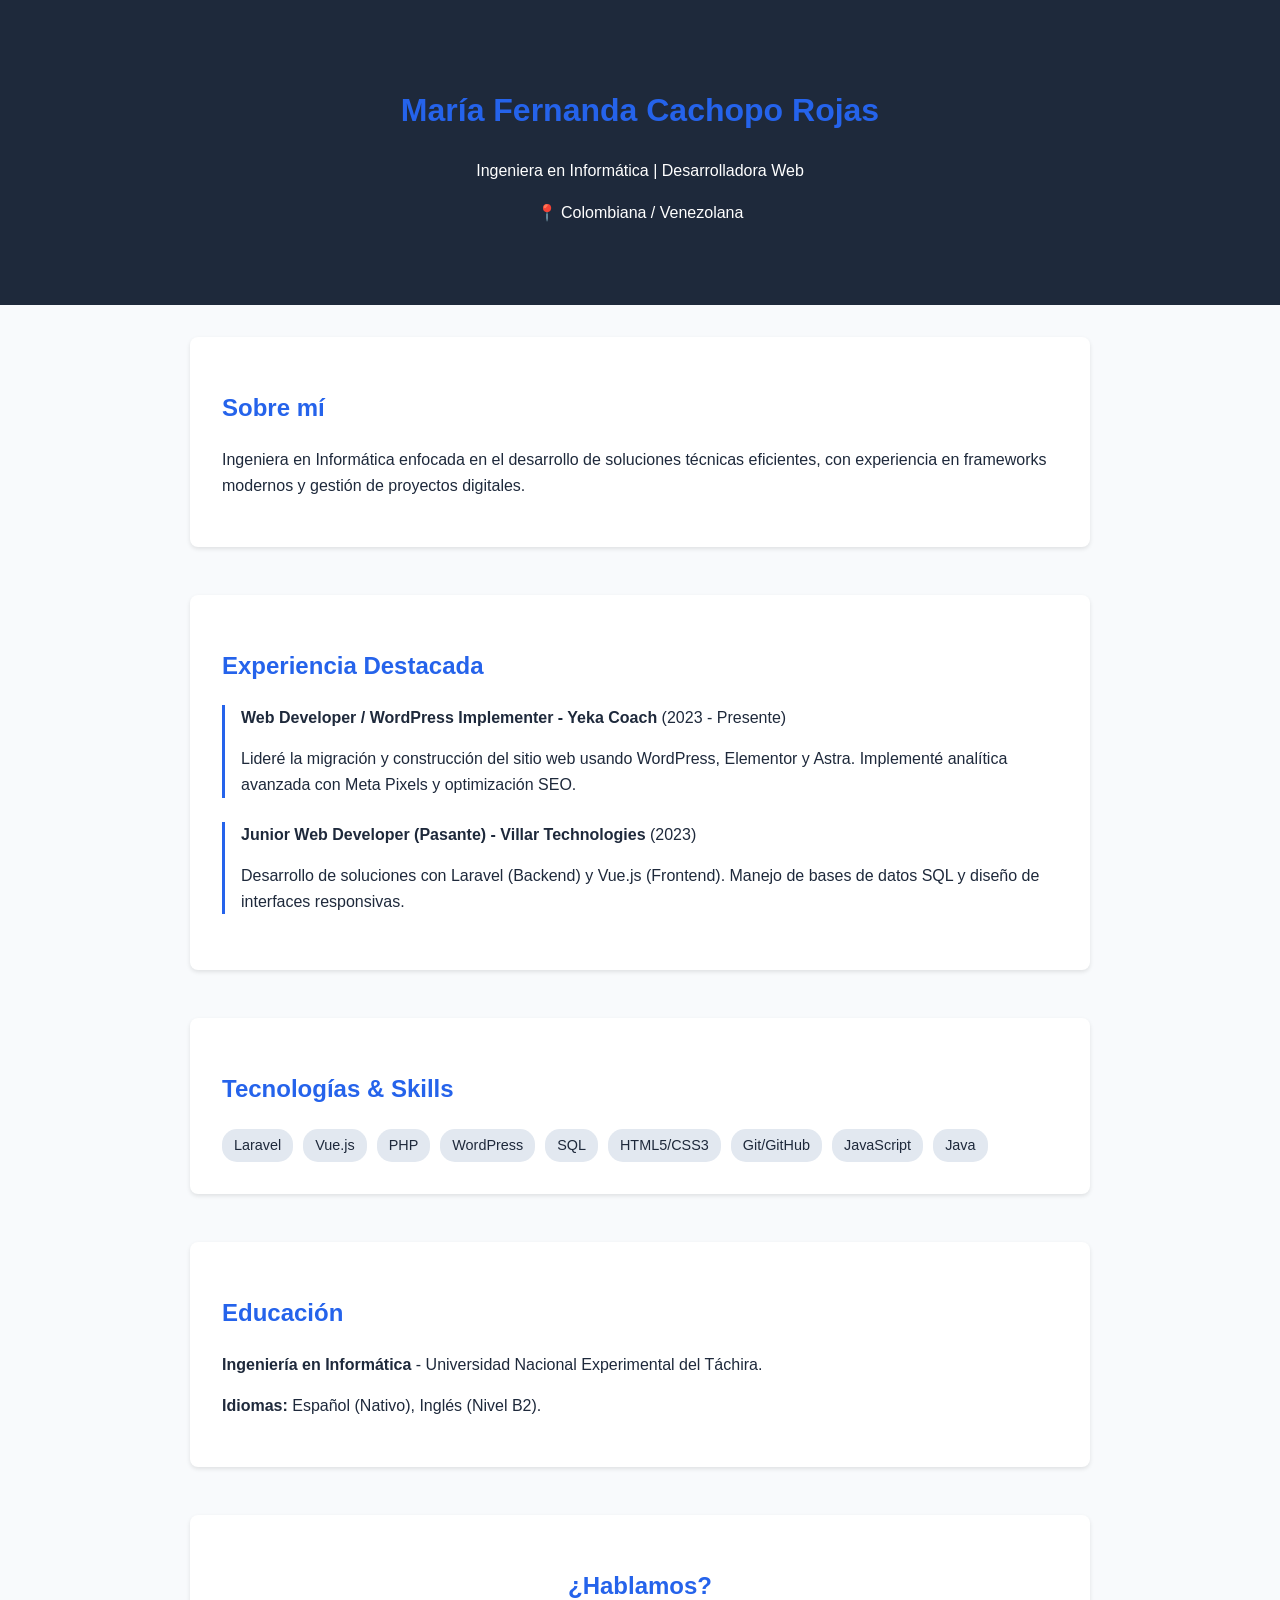
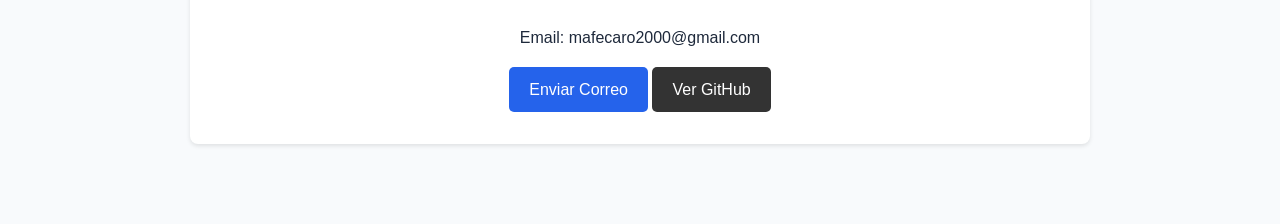
==== index.html @ ff7562c5 "adding Index" ====
<!DOCTYPE html>
<html lang="es">
<head>
    <meta charset="UTF-8">
    <meta name="viewport" content="width=device-width, initial-scale=1.0">
    <title>María Fernanda Cachopo - Portafolio</title>
    <style>
        :root { --primary: #2563eb; --dark: #1e293b; --light: #f8fafc; }
        body { font-family: 'Segoe UI', sans-serif; line-height: 1.6; margin: 0; background: var(--light); color: var(--dark); }
        header { background: var(--dark); color: white; padding: 4rem 2rem; text-align: center; }
        .container { max-width: 900px; margin: auto; padding: 2rem; }
        .section { margin-bottom: 3rem; background: white; padding: 2rem; border-radius: 8px; box-shadow: 0 2px 4px rgba(0,0,0,0.1); }
        h1, h2 { color: var(--primary); }
        .skills { display: flex; flex-wrap: wrap; gap: 10px; }
        .tag { background: #e2e8f0; padding: 5px 12px; border-radius: 15px; font-size: 0.9rem; }
        .exp-item { border-left: 3px solid var(--primary); padding-left: 1rem; margin-bottom: 1.5rem; }
        .contact-btn { display: inline-block; background: var(--primary); color: white; padding: 10px 20px; text-decoration: none; border-radius: 5px; }
    </style>
</head>
<body>

<header>
    <h1>María Fernanda Cachopo Rojas</h1>
    <p>Ingeniera en Informática | Desarrolladora Web</p>
    <p>📍 Colombiana / Venezolana</p>
</header>

<div class="container">
    <section class="section">
        <h2>Sobre mí</h2>
        <p>Ingeniera en Informática enfocada en el desarrollo de soluciones técnicas eficientes, con experiencia en frameworks modernos y gestión de proyectos digitales.</p>
    </section>

    <section class="section">
        <h2>Experiencia Destacada</h2>
        
        <div class="exp-item">
            <strong>Web Developer / WordPress Implementer - Yeka Coach</strong> (2023 - Presente)
            <p>Lideré la migración y construcción del sitio web usando WordPress, Elementor y Astra. Implementé analítica avanzada con Meta Pixels y optimización SEO.</p>
        </div>

        <div class="exp-item">
            <strong>Junior Web Developer (Pasante) - Villar Technologies</strong> (2023)
            <p>Desarrollo de soluciones con Laravel (Backend) y Vue.js (Frontend). Manejo de bases de datos SQL y diseño de interfaces responsivas.</p>
        </div>
    </section>

    <section class="section">
        <h2>Tecnologías & Skills</h2>
        <div class="skills">
            <span class="tag">Laravel</span> <span class="tag">Vue.js</span> <span class="tag">PHP</span> 
            <span class="tag">WordPress</span> <span class="tag">SQL</span> <span class="tag">HTML5/CSS3</span> 
            <span class="tag">Git/GitHub</span> <span class="tag">JavaScript</span> <span class="tag">Java</span>
        </div>
    </section>

    <section class="section">
        <h2>Educación</h2>
        <p><strong>Ingeniería en Informática</strong> - Universidad Nacional Experimental del Táchira.</p>
        <p><strong>Idiomas:</strong> Español (Nativo), Inglés (Nivel B2).</p>
    </section>

    <section class="section" style="text-align: center;">
        <h2>¿Hablamos?</h2>
        <p>Email: mafecaro2000@gmail.com</p>
        <a href="mailto:mafecaro2000@gmail.com" class="contact-btn">Enviar Correo</a>
        <a href="https://github.com/maferCachopo" class="contact-btn" style="background:#333">Ver GitHub</a>
    </section>
</div>

</body>
</html>
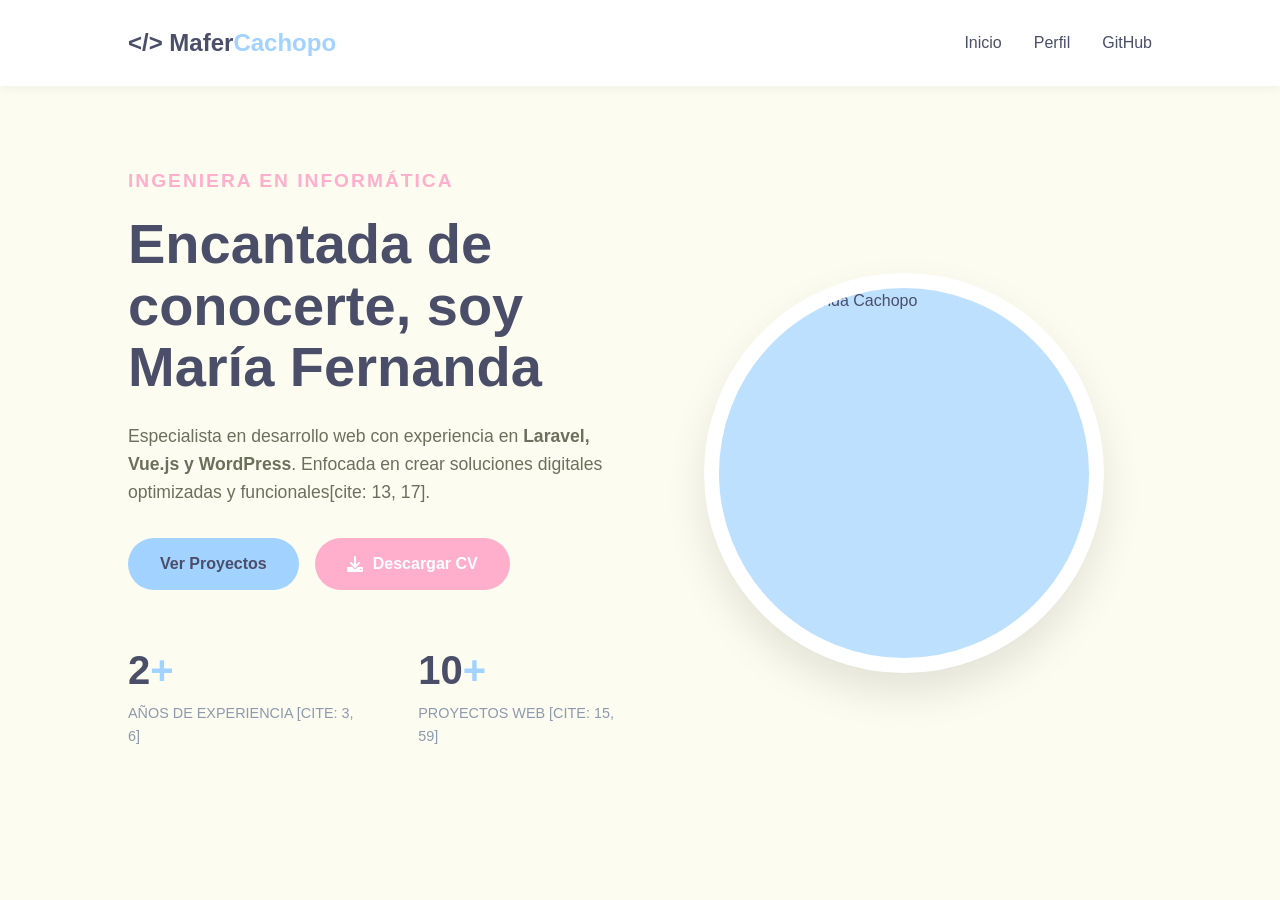
==== commit 3164748c: "modificacion 1" ====
--- a/index.html
+++ b/index.html
@@ -3,70 +3,105 @@
 <head>
     <meta charset="UTF-8">
     <meta name="viewport" content="width=device-width, initial-scale=1.0">
-    <title>María Fernanda Cachopo - Portafolio</title>
+    <title>Mafer Cachopo | Portafolio</title>
+    <link href="https://cdnjs.cloudflare.com/ajax/libs/font-awesome/6.0.0/css/all.min.css" rel="stylesheet">
     <style>
-        :root { --primary: #2563eb; --dark: #1e293b; --light: #f8fafc; }
-        body { font-family: 'Segoe UI', sans-serif; line-height: 1.6; margin: 0; background: var(--light); color: var(--dark); }
-        header { background: var(--dark); color: white; padding: 4rem 2rem; text-align: center; }
-        .container { max-width: 900px; margin: auto; padding: 2rem; }
-        .section { margin-bottom: 3rem; background: white; padding: 2rem; border-radius: 8px; box-shadow: 0 2px 4px rgba(0,0,0,0.1); }
-        h1, h2 { color: var(--primary); }
-        .skills { display: flex; flex-wrap: wrap; gap: 10px; }
-        .tag { background: #e2e8f0; padding: 5px 12px; border-radius: 15px; font-size: 0.9rem; }
-        .exp-item { border-left: 3px solid var(--primary); padding-left: 1rem; margin-bottom: 1.5rem; }
-        .contact-btn { display: inline-block; background: var(--primary); color: white; padding: 10px 20px; text-decoration: none; border-radius: 5px; }
+        :root {
+            --bg-pastel: #fdfcf0; /* Crema muy suave */
+            --primary-pastel: #a2d2ff; /* Azul pastel */
+            --secondary-pastel: #bde0fe; /* Celeste claro */
+            --accent-pastel: #ffafcc; /* Rosa/Coral pastel */
+            --text-dark: #4a4e69; /* Gris azulado oscuro */
+            --white: #ffffff;
+        }
+
+        * { margin: 0; padding: 0; box-sizing: border-box; }
+        body { font-family: 'Segoe UI', Tahoma, Geneva, Verdana, sans-serif; background-color: var(--bg-pastel); color: var(--text-dark); line-height: 1.6; }
+
+        /* Navegación */
+        nav { display: flex; justify-content: space-between; align-items: center; padding: 1.5rem 10%; background: var(--white); box-shadow: 0 2px 10px rgba(0,0,0,0.05); }
+        .logo { font-weight: bold; font-size: 1.5rem; color: var(--text-dark); }
+        .logo span { color: var(--primary-pastel); }
+        .nav-links { list-style: none; display: flex; gap: 2rem; }
+        .nav-links a { text-decoration: none; color: var(--text-dark); font-weight: 500; transition: 0.3s; }
+        .nav-links a:hover { color: var(--accent-pastel); }
+
+        /* Hero Section */
+        .hero { display: flex; align-items: center; justify-content: space-between; padding: 5rem 10%; min-height: 80vh; gap: 2rem; }
+        .hero-content { flex: 1; }
+        .hero-content h2 { font-size: 1.2rem; color: var(--accent-pastel); margin-bottom: 1rem; text-transform: uppercase; letter-spacing: 2px; }
+        .hero-content h1 { font-size: 3.5rem; line-height: 1.1; margin-bottom: 1.5rem; color: var(--text-dark); }
+        .hero-content p { font-size: 1.1rem; margin-bottom: 2rem; max-width: 500px; color: #6b705c; }
+
+        .hero-image { flex: 1; display: flex; justify-content: center; position: relative; }
+        .hero-image img { width: 400px; height: 400px; border-radius: 50%; object-fit: cover; border: 15px solid var(--white); box-shadow: 0 20px 40px rgba(0,0,0,0.1); background: var(--secondary-pastel); }
+
+        /* Botones */
+        .btn-container { display: flex; gap: 1rem; }
+        .btn { padding: 0.8rem 2rem; border-radius: 50px; text-decoration: none; font-weight: 600; transition: 0.4s; border: none; cursor: pointer; display: inline-flex; align-items: center; gap: 10px; }
+        .btn-primary { background-color: var(--primary-pastel); color: var(--text-dark); }
+        .btn-primary:hover { background-color: var(--secondary-pastel); transform: translateY(-3px); }
+        .btn-download { background-color: var(--accent-pastel); color: white; }
+        .btn-download:hover { opacity: 0.9; transform: translateY(-3px); }
+
+        /* Stats */
+        .stats { display: flex; gap: 4rem; margin-top: 3rem; }
+        .stat-item h3 { font-size: 2.5rem; color: var(--text-dark); }
+        .stat-item span { color: var(--primary-pastel); }
+        .stat-item p { font-size: 0.9rem; text-transform: uppercase; color: #8d99ae; }
+
+        @media (max-width: 968px) {
+            .hero { flex-direction: column-reverse; text-align: center; padding: 2rem 5%; }
+            .hero-content h1 { font-size: 2.5rem; }
+            .btn-container { justify-content: center; }
+            .stats { justify-content: center; gap: 2rem; }
+            .hero-image img { width: 300px; height: 300px; }
+        }
     </style>
 </head>
 <body>
 
-<header>
-    <h1>María Fernanda Cachopo Rojas</h1>
-    <p>Ingeniera en Informática | Desarrolladora Web</p>
-    <p>📍 Colombiana / Venezolana</p>
-</header>
+    <nav>
+        <div class="logo"> &lt;/&gt; Mafer<span>Cachopo</span></div>
+        <ul class="nav-links">
+            <li><a href="#">Inicio</a></li>
+            <li><a href="#sobre-mi">Perfil</a></li>
+            <li><a href="https://github.com/maferCachopo">GitHub</a></li>
+        </ul>
+    </nav>
 
-<div class="container">
-    <section class="section">
-        <h2>Sobre mí</h2>
-        <p>Ingeniera en Informática enfocada en el desarrollo de soluciones técnicas eficientes, con experiencia en frameworks modernos y gestión de proyectos digitales.</p>
-    </section>
+    <section class="hero">
+        <div class="hero-content">
+            <h2>Ingeniera en Informática</h2>
+            <h1>Encantada de conocerte, soy María Fernanda</h1>
+            <p>
+                Especialista en desarrollo web con experiencia en <b>Laravel, Vue.js y WordPress</b>. 
+                Enfocada en crear soluciones digitales optimizadas y funcionales[cite: 13, 17].
+            </p>
+            
+            <div class="btn-container">
+                <a href="https://github.com/maferCachopo" class="btn btn-primary">Ver Proyectos</a>
+                <a href="CV_Maria_Fernanda.pdf" download="CV_Mafer_Cachopo.pdf" class="btn btn-download">
+                    <i class="fas fa-download"></i> Descargar CV
+                </a>
+            </div>
 
-    <section class="section">
-        <h2>Experiencia Destacada</h2>
-        
-        <div class="exp-item">
-            <strong>Web Developer / WordPress Implementer - Yeka Coach</strong> (2023 - Presente)
-            <p>Lideré la migración y construcción del sitio web usando WordPress, Elementor y Astra. Implementé analítica avanzada con Meta Pixels y optimización SEO.</p>
+            <div class="stats">
+                <div class="stat-item">
+                    <h3>2<span>+</span></h3>
+                    <p>Años de Experiencia [cite: 3, 6]</p>
+                </div>
+                <div class="stat-item">
+                    <h3>10<span>+</span></h3>
+                    <p>Proyectos Web [cite: 15, 59]</p>
+                </div>
+            </div>
         </div>
 
-        <div class="exp-item">
-            <strong>Junior Web Developer (Pasante) - Villar Technologies</strong> (2023)
-            <p>Desarrollo de soluciones con Laravel (Backend) y Vue.js (Frontend). Manejo de bases de datos SQL y diseño de interfaces responsivas.</p>
+        <div class="hero-image">
+            <img src="https://via.placeholder.com/400x400/bde0fe/4a4e69?text=Mafer" alt="María Fernanda Cachopo">
         </div>
     </section>
 
-    <section class="section">
-        <h2>Tecnologías & Skills</h2>
-        <div class="skills">
-            <span class="tag">Laravel</span> <span class="tag">Vue.js</span> <span class="tag">PHP</span> 
-            <span class="tag">WordPress</span> <span class="tag">SQL</span> <span class="tag">HTML5/CSS3</span> 
-            <span class="tag">Git/GitHub</span> <span class="tag">JavaScript</span> <span class="tag">Java</span>
-        </div>
-    </section>
-
-    <section class="section">
-        <h2>Educación</h2>
-        <p><strong>Ingeniería en Informática</strong> - Universidad Nacional Experimental del Táchira.</p>
-        <p><strong>Idiomas:</strong> Español (Nativo), Inglés (Nivel B2).</p>
-    </section>
-
-    <section class="section" style="text-align: center;">
-        <h2>¿Hablamos?</h2>
-        <p>Email: mafecaro2000@gmail.com</p>
-        <a href="mailto:mafecaro2000@gmail.com" class="contact-btn">Enviar Correo</a>
-        <a href="https://github.com/maferCachopo" class="contact-btn" style="background:#333">Ver GitHub</a>
-    </section>
-</div>
-
 </body>
 </html>
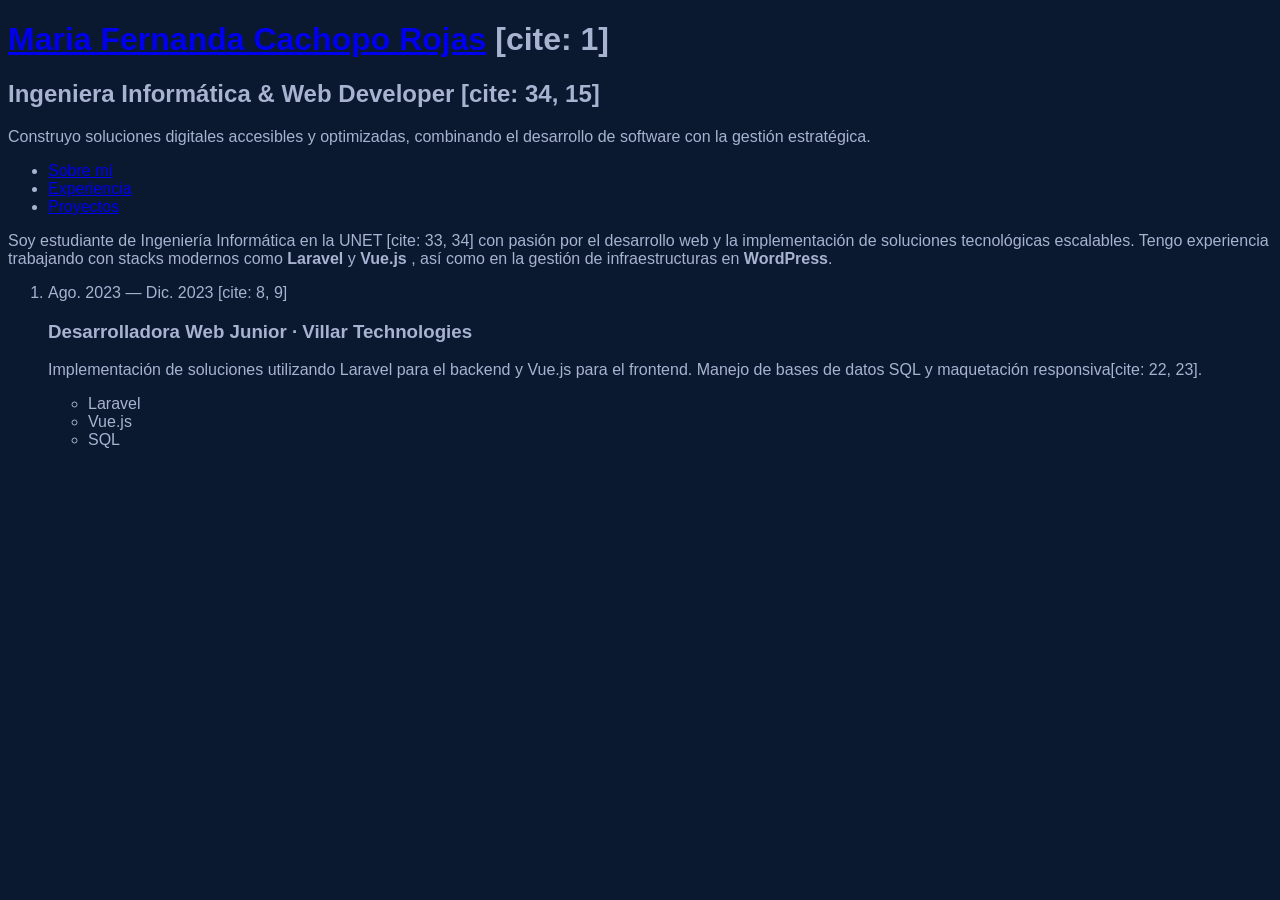
==== commit 2716dad7: "cambios en estilo" ====
--- a/index.html
+++ b/index.html
@@ -3,105 +3,82 @@
 <head>
     <meta charset="UTF-8">
     <meta name="viewport" content="width=device-width, initial-scale=1.0">
-    <title>Mafer Cachopo | Portafolio</title>
-    <link href="https://cdnjs.cloudflare.com/ajax/libs/font-awesome/6.0.0/css/all.min.css" rel="stylesheet">
-    <style>
-        :root {
-            --bg-pastel: #fdfcf0; /* Crema muy suave */
-            --primary-pastel: #a2d2ff; /* Azul pastel */
-            --secondary-pastel: #bde0fe; /* Celeste claro */
-            --accent-pastel: #ffafcc; /* Rosa/Coral pastel */
-            --text-dark: #4a4e69; /* Gris azulado oscuro */
-            --white: #ffffff;
-        }
+    <title>Maria Fernanda Cachopo | Portfolio</title>
+    <link rel="stylesheet" href="style.css">
+</head>
+<body class="bg-slate-900 leading-relaxed text-slate-400 antialiased selection:bg-teal-300 selection:text-teal-900">
+    
+    <div class="mx-auto min-h-screen max-w-screen-xl px-6 py-12 font-sans md:px-12 md:py-20 lg:px-24 lg:py-0">
+        <div class="lg:flex lg:justify-between lg:gap-4">
+            
+            <header class="lg:sticky lg:top-0 lg:flex lg:max-h-screen lg:w-1/2 lg:flex-col lg:justify-between lg:py-24">
+                <div>
+                    <h1 class="text-4xl font-bold tracking-tight text-slate-200 sm:text-5xl">
+                        <a href="/">Maria Fernanda Cachopo Rojas</a> [cite: 1]
+                    </h1>
+                    <h2 class="mt-3 text-lg font-medium tracking-tight text-slate-200 sm:text-xl">
+                        Ingeniera Informática & Web Developer [cite: 34, 15]
+                    </h2>
+                    <p class="mt-4 max-w-xs leading-normal">
+                        Construyo soluciones digitales accesibles y optimizadas, combinando el desarrollo de software con la gestión estratégica. 
+                    </p>
+                    
+                    <nav class="nav hidden lg:block">
+                        <ul class="mt-16 w-max">
+                            <li><a class="group flex items-center py-3" href="#about"><span class="nav-indicator mr-4 h-px w-8 bg-slate-600 transition-all group-hover:w-16 group-hover:bg-slate-200"></span>Sobre mí</a></li>
+                            <li><a class="group flex items-center py-3" href="#experience"><span class="nav-indicator mr-4 h-px w-8 bg-slate-600 transition-all group-hover:w-16 group-hover:bg-slate-200"></span>Experiencia</a></li>
+                            <li><a class="group flex items-center py-3" href="#projects"><span class="nav-indicator mr-4 h-px w-8 bg-slate-600 transition-all group-hover:w-16 group-hover:bg-slate-200"></span>Proyectos</a></li>
+                        </ul>
+                    </nav>
+                </div>
+            </header>
 
-        * { margin: 0; padding: 0; box-sizing: border-box; }
-        body { font-family: 'Segoe UI', Tahoma, Geneva, Verdana, sans-serif; background-color: var(--bg-pastel); color: var(--text-dark); line-height: 1.6; }
+            <main class="pt-24 lg:w-1/2 lg:py-24">
+                <section id="about" class="mb-16 scroll-mt-16 md:mb-24 lg:mb-36 lg:scroll-mt-24">
+                    <p class="mb-4">
+                        Soy estudiante de Ingeniería Informática en la UNET [cite: 33, 34] con pasión por el desarrollo web y la implementación de soluciones tecnológicas escalables. 
+                        Tengo experiencia trabajando con stacks modernos como <strong>Laravel</strong> y <strong>Vue.js</strong> , así como en la gestión de infraestructuras en <strong>WordPress</strong>.
+                    </p>
+                </section>
 
-        /* Navegación */
-        nav { display: flex; justify-content: space-between; align-items: center; padding: 1.5rem 10%; background: var(--white); box-shadow: 0 2px 10px rgba(0,0,0,0.05); }
-        .logo { font-weight: bold; font-size: 1.5rem; color: var(--text-dark); }
-        .logo span { color: var(--primary-pastel); }
-        .nav-links { list-style: none; display: flex; gap: 2rem; }
-        .nav-links a { text-decoration: none; color: var(--text-dark); font-weight: 500; transition: 0.3s; }
-        .nav-links a:hover { color: var(--accent-pastel); }
-
-        /* Hero Section */
-        .hero { display: flex; align-items: center; justify-content: space-between; padding: 5rem 10%; min-height: 80vh; gap: 2rem; }
-        .hero-content { flex: 1; }
-        .hero-content h2 { font-size: 1.2rem; color: var(--accent-pastel); margin-bottom: 1rem; text-transform: uppercase; letter-spacing: 2px; }
-        .hero-content h1 { font-size: 3.5rem; line-height: 1.1; margin-bottom: 1.5rem; color: var(--text-dark); }
-        .hero-content p { font-size: 1.1rem; margin-bottom: 2rem; max-width: 500px; color: #6b705c; }
-
-        .hero-image { flex: 1; display: flex; justify-content: center; position: relative; }
-        .hero-image img { width: 400px; height: 400px; border-radius: 50%; object-fit: cover; border: 15px solid var(--white); box-shadow: 0 20px 40px rgba(0,0,0,0.1); background: var(--secondary-pastel); }
-
-        /* Botones */
-        .btn-container { display: flex; gap: 1rem; }
-        .btn { padding: 0.8rem 2rem; border-radius: 50px; text-decoration: none; font-weight: 600; transition: 0.4s; border: none; cursor: pointer; display: inline-flex; align-items: center; gap: 10px; }
-        .btn-primary { background-color: var(--primary-pastel); color: var(--text-dark); }
-        .btn-primary:hover { background-color: var(--secondary-pastel); transform: translateY(-3px); }
-        .btn-download { background-color: var(--accent-pastel); color: white; }
-        .btn-download:hover { opacity: 0.9; transform: translateY(-3px); }
-
-        /* Stats */
-        .stats { display: flex; gap: 4rem; margin-top: 3rem; }
-        .stat-item h3 { font-size: 2.5rem; color: var(--text-dark); }
-        .stat-item span { color: var(--primary-pastel); }
-        .stat-item p { font-size: 0.9rem; text-transform: uppercase; color: #8d99ae; }
-
-        @media (max-width: 968px) {
-            .hero { flex-direction: column-reverse; text-align: center; padding: 2rem 5%; }
-            .hero-content h1 { font-size: 2.5rem; }
-            .btn-container { justify-content: center; }
-            .stats { justify-content: center; gap: 2rem; }
-            .hero-image img { width: 300px; height: 300px; }
-        }
-    </style>
-</head>
-<body>
-
-    <nav>
-        <div class="logo"> &lt;/&gt; Mafer<span>Cachopo</span></div>
-        <ul class="nav-links">
-            <li><a href="#">Inicio</a></li>
-            <li><a href="#sobre-mi">Perfil</a></li>
-            <li><a href="https://github.com/maferCachopo">GitHub</a></li>
-        </ul>
-    </nav>
-
-    <section class="hero">
-        <div class="hero-content">
-            <h2>Ingeniera en Informática</h2>
-            <h1>Encantada de conocerte, soy María Fernanda</h1>
-            <p>
-                Especialista en desarrollo web con experiencia en <b>Laravel, Vue.js y WordPress</b>. 
-                Enfocada en crear soluciones digitales optimizadas y funcionales[cite: 13, 17].
-            </p>
-            
-            <div class="btn-container">
-                <a href="https://github.com/maferCachopo" class="btn btn-primary">Ver Proyectos</a>
-                <a href="CV_Maria_Fernanda.pdf" download="CV_Mafer_Cachopo.pdf" class="btn btn-download">
-                    <i class="fas fa-download"></i> Descargar CV
-                </a>
-            </div>
-
-            <div class="stats">
-                <div class="stat-item">
-                    <h3>2<span>+</span></h3>
-                    <p>Años de Experiencia [cite: 3, 6]</p>
-                </div>
-                <div class="stat-item">
-                    <h3>10<span>+</span></h3>
-                    <p>Proyectos Web [cite: 15, 59]</p>
-                </div>
-            </div>
+                <section id="experience">
+                    <ol class="group/list">
+                        <li class="mb-12">
+                            <div class="group relative grid pb-1 transition-all sm:grid-cols-8 sm:gap-8 md:gap-4 lg:hover:!opacity-100 lg:group-hover/list:opacity-50">
+                                <header class="z-10 mb-2 mt-1 text-xs font-semibold uppercase tracking-wide text-slate-500 sm:col-span-2">
+                                    Ago. 2023 — Dic. 2023 [cite: 8, 9]
+                                </header>
+                                <div class="z-10 sm:col-span-6">
+                                    <h3 class="font-medium leading-snug text-slate-200">
+                                        Desarrolladora Web Junior · Villar Technologies 
+                                    </h3>
+                                    <p class="mt-2 text-sm leading-normal">
+                                        Implementación de soluciones utilizando Laravel para el backend y Vue.js para el frontend. 
+                                        Manejo de bases de datos SQL y maquetación responsiva[cite: 22, 23].
+                                    </p>
+                                    <ul class="mt-2 flex flex-wrap">
+                                        <li class="mr-1.5 mt-2"><div class="flex items-center rounded-full bg-teal-400/10 px-3 py-1 text-xs font-medium leading-5 text-teal-300">Laravel</div></li>
+                                        <li class="mr-1.5 mt-2"><div class="flex items-center rounded-full bg-teal-400/10 px-3 py-1 text-xs font-medium leading-5 text-teal-300">Vue.js</div></li>
+                                        <li class="mr-1.5 mt-2"><div class="flex items-center rounded-full bg-teal-400/10 px-3 py-1 text-xs font-medium leading-5 text-teal-300">SQL</div></li>
+                                    </ul>
+                                </div>
+                            </div>
+                        </li>
+                    </ol>
+                </section>
+            </main>
         </div>
-
-        <div class="hero-image">
-            <img src="https://via.placeholder.com/400x400/bde0fe/4a4e69?text=Mafer" alt="María Fernanda Cachopo">
-        </div>
-    </section>
+    </div>
+    <script>
+         document.addEventListener('mousemove', (e) => {
+            const x = e.clientX;
+            const y = e.clientY;
+            document.body.style.setProperty('--x', `${x}px`);
+            document.body.style.setProperty('--y', `${y}px`);
+         });
+    </script>
+   
 
 </body>
-</html>+</html>
+
--- a/style.css
+++ b/style.css
@@ -0,0 +1,28 @@
+:root {
+  --navy: #0a192f;
+  --light-slate: #a8b2d1;
+  --teal: #64ffda;
+  --white: #e6f1ff;
+}
+
+body {
+  background-color: var(--navy);
+  color: var(--light-slate);
+  font-family: 'Inter', sans-serif;
+}
+
+/* Efecto de resplandor que sigue al mouse (Opcional con JS) */
+.glow {
+  background: radial-gradient(600px at var(--x) var(--y), rgba(29, 78, 216, 0.15), transparent 80%);
+}
+
+/* Estilo para las etiquetas de tecnologías */
+.tech-tag {
+  display: flex;
+  align-items: center;
+  border-radius: 9999px;
+  background-color: rgba(100, 255, 218, 0.1);
+  padding: 0.25rem 0.75rem;
+  font-size: 0.75rem;
+  color: var(--teal);
+}
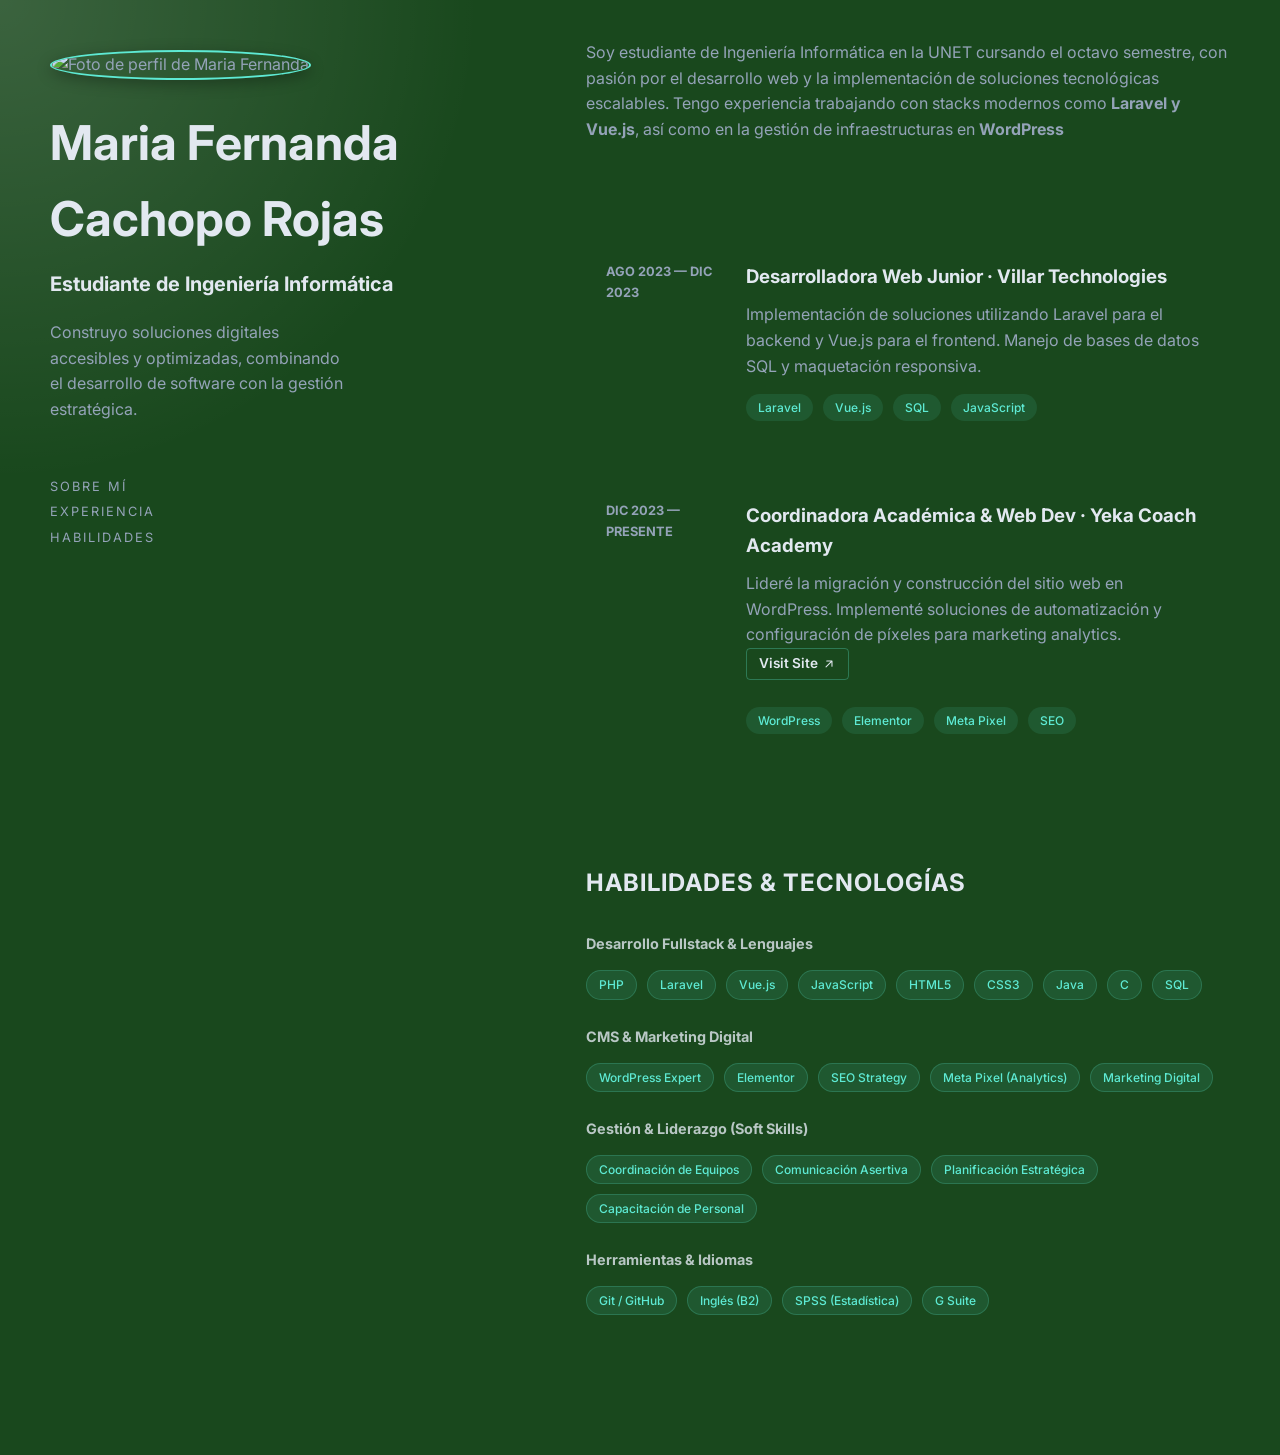
==== commit 162fba3a: "cambios finales" ====
--- a/index.html
+++ b/index.html
@@ -3,82 +3,106 @@
 <head>
     <meta charset="UTF-8">
     <meta name="viewport" content="width=device-width, initial-scale=1.0">
-    <title>Maria Fernanda Cachopo | Portfolio</title>
+    <title>Maria Fernanda Cachopo | Estudiante de Ingeniería Informática</title>
     <link rel="stylesheet" href="style.css">
+    <link href="https://fonts.googleapis.com/css2?family=Inter:wght@400;500;700&display=swap" rel="stylesheet">
 </head>
-<body class="bg-slate-900 leading-relaxed text-slate-400 antialiased selection:bg-teal-300 selection:text-teal-900">
-    
-    <div class="mx-auto min-h-screen max-w-screen-xl px-6 py-12 font-sans md:px-12 md:py-20 lg:px-24 lg:py-0">
-        <div class="lg:flex lg:justify-between lg:gap-4">
-            
-            <header class="lg:sticky lg:top-0 lg:flex lg:max-h-screen lg:w-1/2 lg:flex-col lg:justify-between lg:py-24">
+<body>
+    <div class="glow-container">
+        <div class="container">
+            <header class="sidebar">
                 <div>
-                    <h1 class="text-4xl font-bold tracking-tight text-slate-200 sm:text-5xl">
-                        <a href="/">Maria Fernanda Cachopo Rojas</a> [cite: 1]
-                    </h1>
-                    <h2 class="mt-3 text-lg font-medium tracking-tight text-slate-200 sm:text-xl">
-                        Ingeniera Informática & Web Developer [cite: 34, 15]
-                    </h2>
-                    <p class="mt-4 max-w-xs leading-normal">
-                        Construyo soluciones digitales accesibles y optimizadas, combinando el desarrollo de software con la gestión estratégica. 
-                    </p>
+                    <img src="foto.jpg" alt="Foto de perfil de Maria Fernanda" class="profile-photo">
+                    <h1 class="name">Maria Fernanda Cachopo Rojas</h1>
+                    <h2 class="title">Estudiante de Ingeniería Informática</h2>
+                    <p class="description">Construyo soluciones digitales accesibles y optimizadas, combinando el desarrollo de software con la gestión estratégica.</p>
                     
-                    <nav class="nav hidden lg:block">
-                        <ul class="mt-16 w-max">
-                            <li><a class="group flex items-center py-3" href="#about"><span class="nav-indicator mr-4 h-px w-8 bg-slate-600 transition-all group-hover:w-16 group-hover:bg-slate-200"></span>Sobre mí</a></li>
-                            <li><a class="group flex items-center py-3" href="#experience"><span class="nav-indicator mr-4 h-px w-8 bg-slate-600 transition-all group-hover:w-16 group-hover:bg-slate-200"></span>Experiencia</a></li>
-                            <li><a class="group flex items-center py-3" href="#projects"><span class="nav-indicator mr-4 h-px w-8 bg-slate-600 transition-all group-hover:w-16 group-hover:bg-slate-200"></span>Proyectos</a></li>
+                    <nav class="nav">
+                        <ul>
+                            <li><a href="#about">SOBRE MÍ</a></li>
+                            <li><a href="#experience">EXPERIENCIA</a></li>
+                            <li><a href="#skills">HABILIDADES</a></li>
                         </ul>
                     </nav>
                 </div>
             </header>
 
-            <main class="pt-24 lg:w-1/2 lg:py-24">
-                <section id="about" class="mb-16 scroll-mt-16 md:mb-24 lg:mb-36 lg:scroll-mt-24">
-                    <p class="mb-4">
-                        Soy estudiante de Ingeniería Informática en la UNET [cite: 33, 34] con pasión por el desarrollo web y la implementación de soluciones tecnológicas escalables. 
-                        Tengo experiencia trabajando con stacks modernos como <strong>Laravel</strong> y <strong>Vue.js</strong> , así como en la gestión de infraestructuras en <strong>WordPress</strong>.
-                    </p>
+            <main class="content">
+                <section id="about">
+                    <p>Soy estudiante de Ingeniería Informática en la UNET cursando el octavo semestre, con pasión por el desarrollo web y la implementación de soluciones tecnológicas escalables. Tengo experiencia trabajando con stacks modernos como <strong>Laravel y Vue.js</strong>, así como en la gestión de infraestructuras en <strong>WordPress</strong></p>
                 </section>
 
                 <section id="experience">
-                    <ol class="group/list">
-                        <li class="mb-12">
-                            <div class="group relative grid pb-1 transition-all sm:grid-cols-8 sm:gap-8 md:gap-4 lg:hover:!opacity-100 lg:group-hover/list:opacity-50">
-                                <header class="z-10 mb-2 mt-1 text-xs font-semibold uppercase tracking-wide text-slate-500 sm:col-span-2">
-                                    Ago. 2023 — Dic. 2023 [cite: 8, 9]
-                                </header>
-                                <div class="z-10 sm:col-span-6">
-                                    <h3 class="font-medium leading-snug text-slate-200">
-                                        Desarrolladora Web Junior · Villar Technologies 
-                                    </h3>
-                                    <p class="mt-2 text-sm leading-normal">
-                                        Implementación de soluciones utilizando Laravel para el backend y Vue.js para el frontend. 
-                                        Manejo de bases de datos SQL y maquetación responsiva[cite: 22, 23].
-                                    </p>
-                                    <ul class="mt-2 flex flex-wrap">
-                                        <li class="mr-1.5 mt-2"><div class="flex items-center rounded-full bg-teal-400/10 px-3 py-1 text-xs font-medium leading-5 text-teal-300">Laravel</div></li>
-                                        <li class="mr-1.5 mt-2"><div class="flex items-center rounded-full bg-teal-400/10 px-3 py-1 text-xs font-medium leading-5 text-teal-300">Vue.js</div></li>
-                                        <li class="mr-1.5 mt-2"><div class="flex items-center rounded-full bg-teal-400/10 px-3 py-1 text-xs font-medium leading-5 text-teal-300">SQL</div></li>
-                                    </ul>
-                                </div>
+                    <div class="experience-item">
+                        <div class="date">AGO 2023 — DIC 2023</div>
+                        <div class="details">
+                            <h3>Desarrolladora Web Junior · Villar Technologies</h3>
+                            <p>Implementación de soluciones utilizando Laravel para el backend y Vue.js para el frontend. Manejo de bases de datos SQL y maquetación responsiva.</p>
+                            <div class="tags">
+                                <span>Laravel</span><span>Vue.js</span><span>SQL</span><span>JavaScript</span>
                             </div>
-                        </li>
-                    </ol>
+                        </div>
+                    </div>
+
+                    <div class="experience-item">
+                        <div class="date">DIC 2023 — PRESENTE</div>
+                        <div class="details">
+                            <h3>Coordinadora Académica & Web Dev · Yeka Coach Academy</h3>
+                            <p>Lideré la migración y construcción del sitio web en WordPress. Implementé soluciones de automatización y configuración de píxeles para marketing analytics.</p>
+                            <a href="https://yekacoach.com/" target="_blank" class="visit-btn">
+                                Visit Site 
+                                <svg xmlns="http://www.w3.org/2000/svg" viewBox="0 0 20 20" fill="currentColor" class="inline-block h-4 w-4 shrink-0 transition-transform group-hover/link:-translate-y-1 group-hover/link:translate-x-1 motion-reduce:transition-none ml-1 translate-y-px" aria-hidden="true"><path fill-rule="evenodd" d="M5.22 14.78a.75.75 0 001.06 0l7.22-7.22v5.69a.75.75 0 001.5 0v-7.5a.75.75 0 00-.75-.75h-7.5a.75.75 0 000 1.5h5.69l-7.22 7.22a.75.75 0 000 1.06z" clip-rule="evenodd"></path></svg>
+                            </a>
+                            <div class="tags">
+                                <span>WordPress</span><span>Elementor</span><span>Meta Pixel</span><span>SEO</span>
+                            </div>
+                        </div>
+                    </div>
+                </section>
+
+                <section id="skills" class="skills-section">
+                    <h2 class="section-title">Habilidades & Tecnologías</h2>
+
+                    <div class="skill-group">
+                        <h3>Desarrollo Fullstack & Lenguajes</h3>
+                        <div class="tags">
+                            <span>PHP</span><span>Laravel</span><span>Vue.js</span><span>JavaScript</span>
+                            <span>HTML5</span><span>CSS3</span><span>Java</span><span>C</span><span>SQL</span>
+                        </div>
+                    </div>
+
+                    <div class="skill-group">
+                        <h3>CMS & Marketing Digital</h3>
+                        <div class="tags">
+                            <span>WordPress Expert</span><span>Elementor</span><span>SEO Strategy</span>
+                            <span>Meta Pixel (Analytics)</span><span>Marketing Digital</span>
+                        </div>
+                    </div>
+
+                    <div class="skill-group">
+                        <h3>Gestión & Liderazgo (Soft Skills)</h3>
+                        <div class="tags">
+                            <span>Coordinación de Equipos</span><span>Comunicación Asertiva</span>
+                            <span>Planificación Estratégica</span><span>Capacitación de Personal</span>
+                        </div>
+                    </div>
+
+                    <div class="skill-group">
+                        <h3>Herramientas & Idiomas</h3>
+                        <div class="tags">
+                            <span>Git / GitHub</span><span>Inglés (B2)</span><span>SPSS (Estadística)</span><span>G Suite</span>
+                        </div>
+                    </div>
                 </section>
             </main>
         </div>
     </div>
+
     <script>
-         document.addEventListener('mousemove', (e) => {
-            const x = e.clientX;
-            const y = e.clientY;
-            document.body.style.setProperty('--x', `${x}px`);
-            document.body.style.setProperty('--y', `${y}px`);
-         });
+        document.addEventListener('mousemove', (e) => {
+            document.body.style.setProperty('--x', `${e.clientX}px`);
+            document.body.style.setProperty('--y', `${e.clientY}px`);
+        });
     </script>
-   
-
 </body>
-</html>
-
+</html>
--- a/style.css
+++ b/style.css
@@ -1,19 +1,90 @@
 :root {
-  --navy: #0a192f;
-  --light-slate: #a8b2d1;
-  --teal: #64ffda;
-  --white: #e6f1ff;
+    --bg-color: #19481d;
+    --text-main: #e2e8f0;
+    --text-dim: #94a3b8;
+    --accent: #5eead4;
 }
 
+* { margin: 0; padding: 0; box-sizing: border-box; }
+
 body {
-  background-color: var(--navy);
-  color: var(--light-slate);
-  font-family: 'Inter', sans-serif;
+    background-color: var(--bg-color);
+    color: var(--text-dim);
+    font-family: 'Inter', sans-serif;
+    line-height: 1.6;
+    overflow-x: hidden;
+    /* Efecto de luz */
+    background-image: radial-gradient(600px at var(--x, 0px) var(--y, 0px), rgba(255, 255, 255, 0.15), transparent 80%);
+    background-attachment: fixed;
 }
 
-/* Efecto de resplandor que sigue al mouse (Opcional con JS) */
-.glow {
-  background: radial-gradient(600px at var(--x) var(--y), rgba(29, 78, 216, 0.15), transparent 80%);
+.container {
+    max-width: 1200px;
+    margin: 0 auto;
+    display: flex;
+    padding: 0 10px;
+}
+
+.sidebar {
+    width: 50%;
+    height: 100vh;
+    position: sticky;
+    top: 0;
+    padding: 50px 0;
+    display: flex;
+    flex-direction: column;
+    justify-content: space-between;
+}
+
+.name { color: var(--text-main); font-size: 3rem; }
+.title { color: var(--text-main); font-size: 1.25rem; margin-top: 10px; }
+.description { max-width: 300px; margin-top: 20px; }
+
+.content { width: 60%; padding: 100px 0; }
+
+section { margin-bottom: 100px; }
+
+/* Items de Experiencia */
+.experience-item {
+    display: flex;
+    gap: 20px;
+    margin-bottom: 40px;
+    padding: 20px;
+    border-radius: 8px;
+    transition: background 0.3s;
+}
+
+.experience-item:hover { background: rgba(255, 255, 255, 0.05); }
+
+.date { font-size: 0.8rem; min-width: 120px; font-weight: bold; }
+.details h3 { color: var(--text-main); margin-bottom: 10px; }
+
+.tags { display: flex; flex-wrap: wrap; gap: 10px; margin-top: 15px; }
+.tags span {
+    background: rgba(94, 234, 212, 0.1);
+    color: var(--accent);
+    padding: 4px 12px;
+    border-radius: 20px;
+    font-size: 0.75rem;
+    font-weight: 500;
+}
+
+/* Navegación lateral */
+.nav ul { list-style: none; margin-top: 50px; }
+.nav a {
+    text-decoration: none;
+    color: var(--text-dim);
+    font-size: 0.8rem;
+    letter-spacing: 2px;
+    transition: 0.3s;
+}
+.nav a:hover { color: var(--text-main); padding-left: 10px; }
+
+/* Responsivo para móviles */
+@media (max-width: 1024px) {
+    .container { flex-direction: column; }
+    .sidebar { width: 100%; height: auto; position: relative; padding: 50px 0; }
+    .content { width: 100%; padding: 0; }
 }
 
 /* Estilo para las etiquetas de tecnologías */
@@ -25,4 +96,82 @@
   padding: 0.25rem 0.75rem;
   font-size: 0.75rem;
   color: var(--teal);
+}
+
+.description { max-width: 300px; margin-top: 20px; }
+
+/* --- NUEVOS ESTILOS PARA LA FOTO --- */
+.profile-photo {
+    width: 160px;          
+    height: 160px;         
+    border-radius: 50%;    /* ¡Esto es la magia que lo hace redondo! */
+    object-fit: cover;     /* Asegura que la imagen no se deforme si no es cuadrada */
+    
+    margin-bottom: 25px;   
+    border: 2px solid var(--accent);
+    
+    box-shadow: 0px 4px 15px rgba(0, 0, 0, 0.3);
+}
+
+.content { width: 60%; padding: 40px 0; }
+
+.visit-btn {
+    display: inline-flex;
+    align-items: center;
+    margin-bottom: 12px;
+    color: var(--text-main);
+    text-decoration: none;
+    font-size: 0.85rem;
+    font-weight: 600;
+    transition: color 0.3s ease;
+    border: 1px solid rgba(94, 234, 212, 0.3);
+    padding: 4px 12px;
+    border-radius: 4px;
+}
+
+.visit-btn:hover {
+    color: var(--accent);
+    background-color: rgba(94, 234, 212, 0.1);
+    border-color: var(--accent);
+}
+
+.visit-btn svg {
+    margin-left: 4px;
+    width: 14px;
+    height: 14px;
+}
+
+.skills-section {
+    padding-top: 10px;
+}
+
+.section-title {
+    color: var(--text-main);
+    font-size: 1.5rem;
+    margin-bottom: 30px;
+    text-transform: uppercase;
+    letter-spacing: 1px;
+}
+
+.skill-group {
+    margin-bottom: 25px;
+}
+
+.skill-group h3 {
+    color: var(--text-main);
+    font-size: 0.9rem;
+    margin-bottom: 12px;
+    opacity: 0.8;
+}
+
+/* Reutilizamos la clase .tags que ya definimos, pero podemos darle un toque extra aquí */
+.skills-section .tags span {
+    border: 1px solid rgba(94, 234, 212, 0.2);
+    transition: all 0.3s ease;
+}
+
+.skills-section .tags span:hover {
+    background: rgba(94, 234, 212, 0.2);
+    border-color: var(--accent);
+    transform: translateY(-2px);
 }
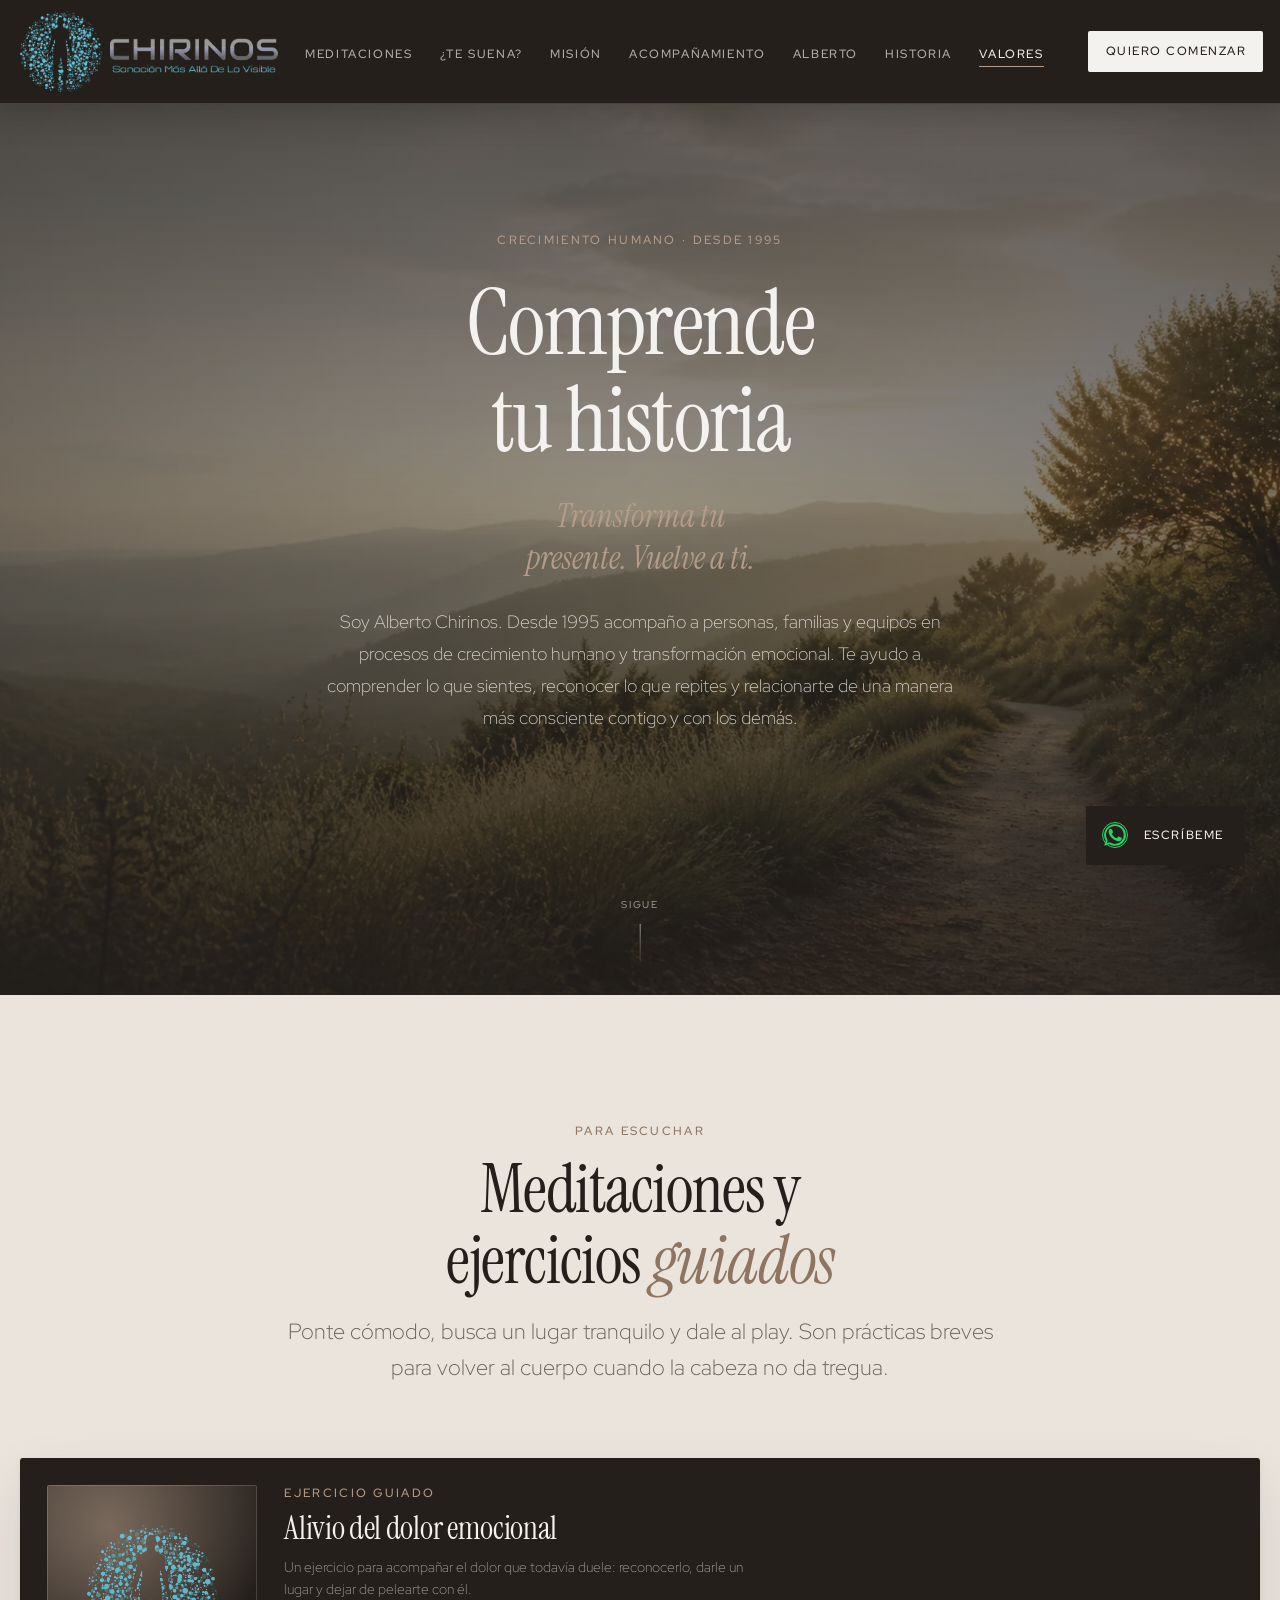
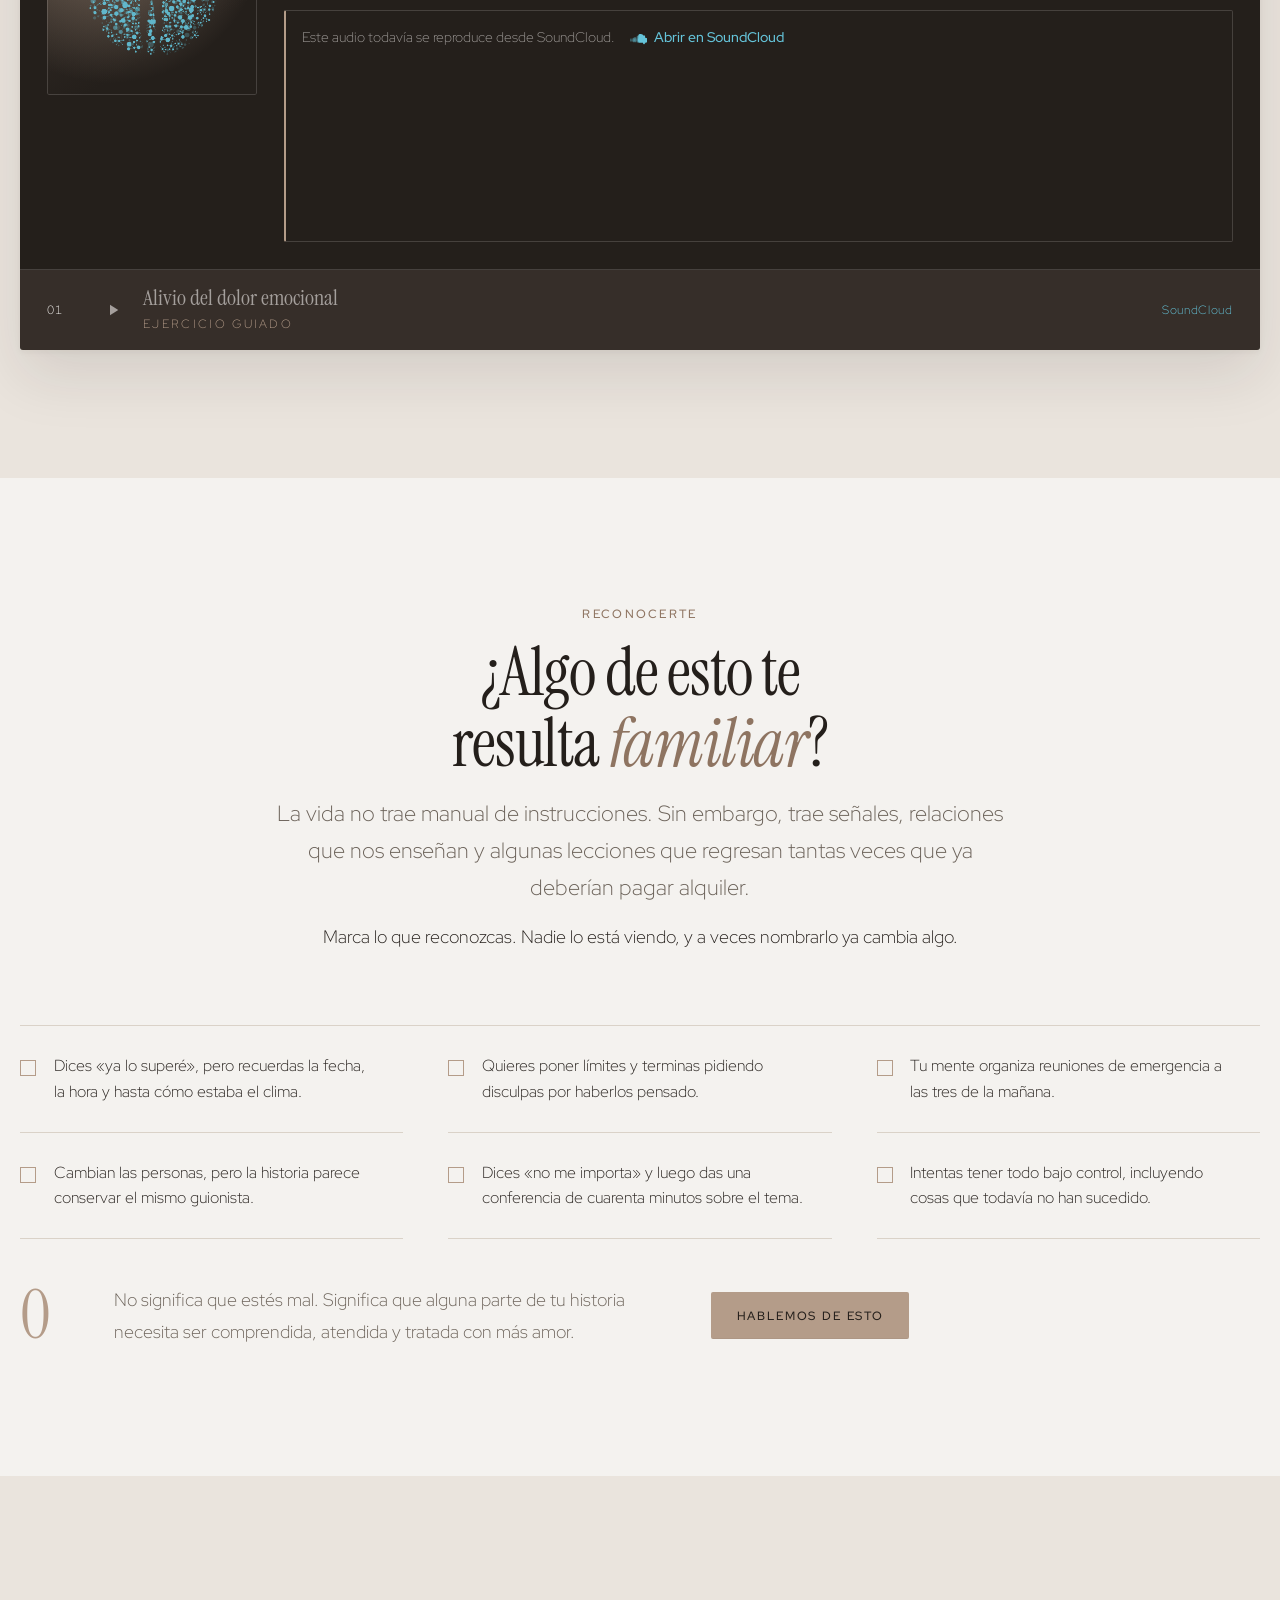
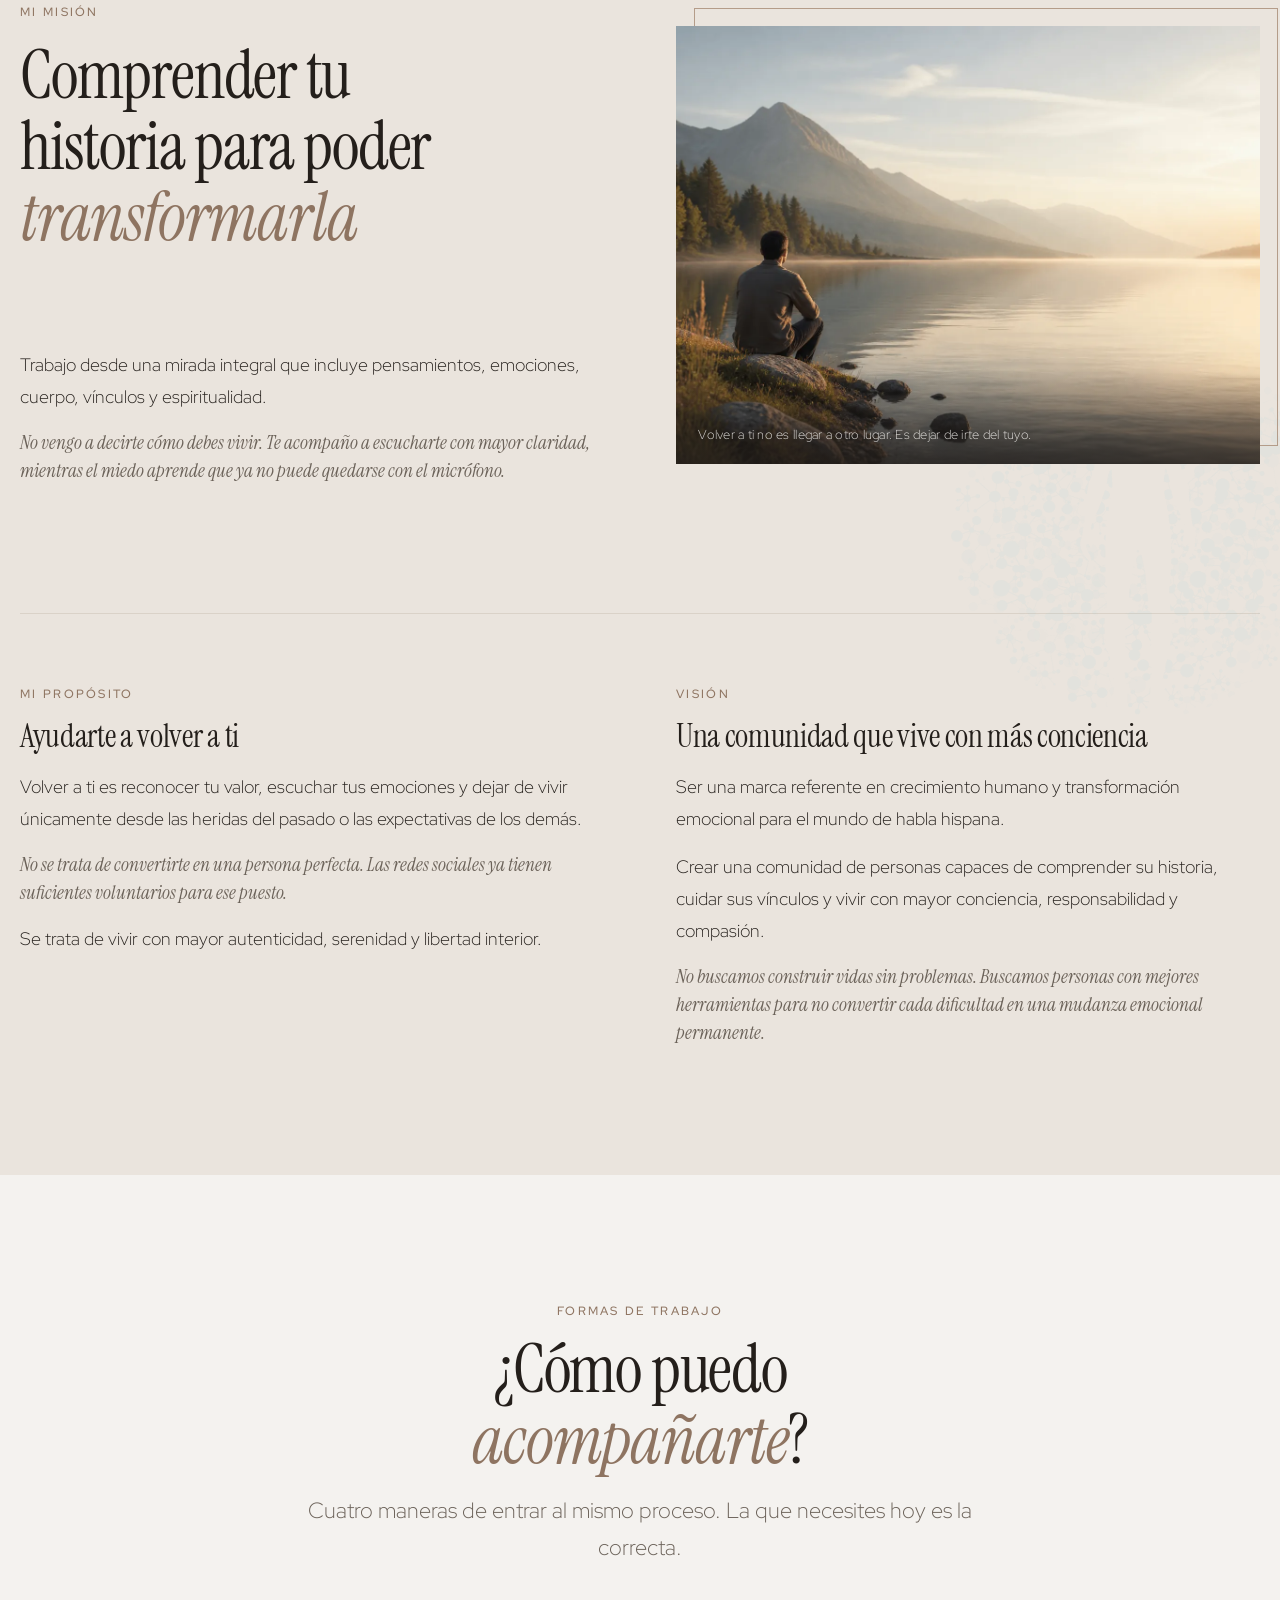
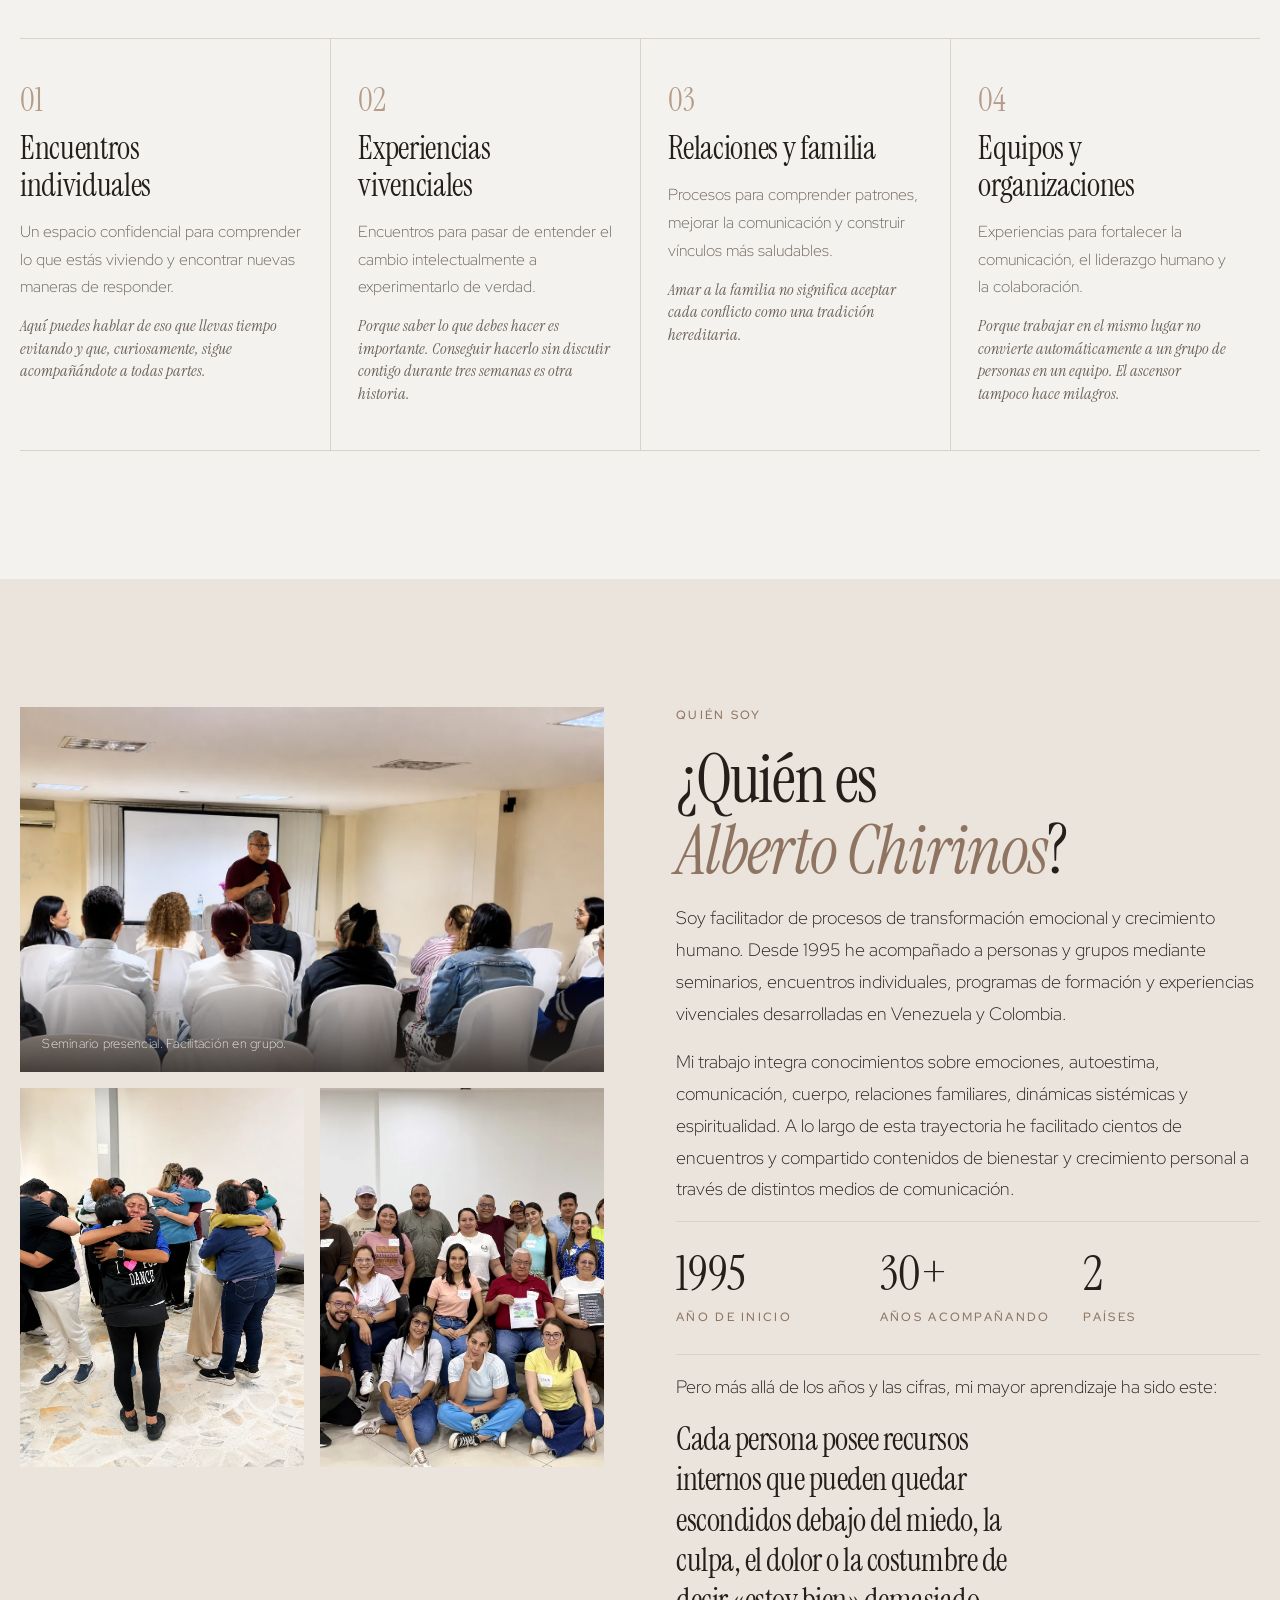
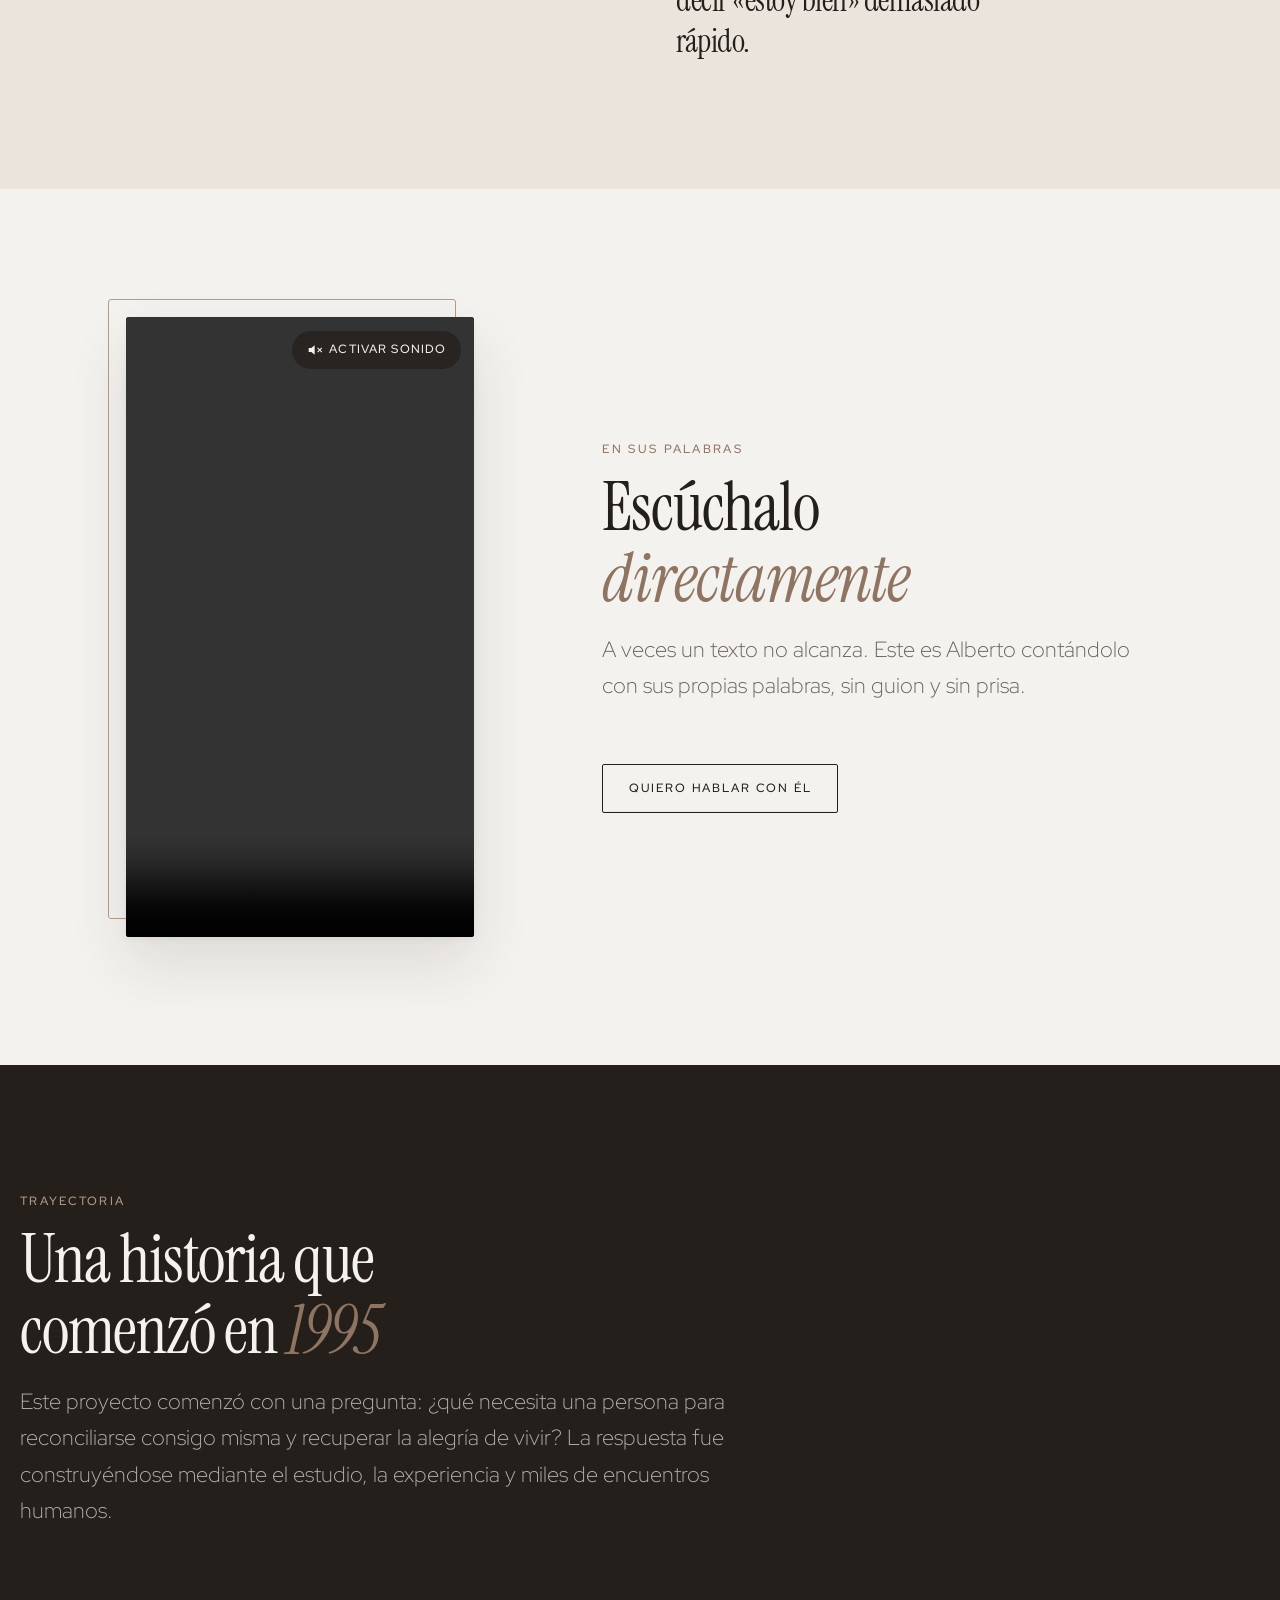
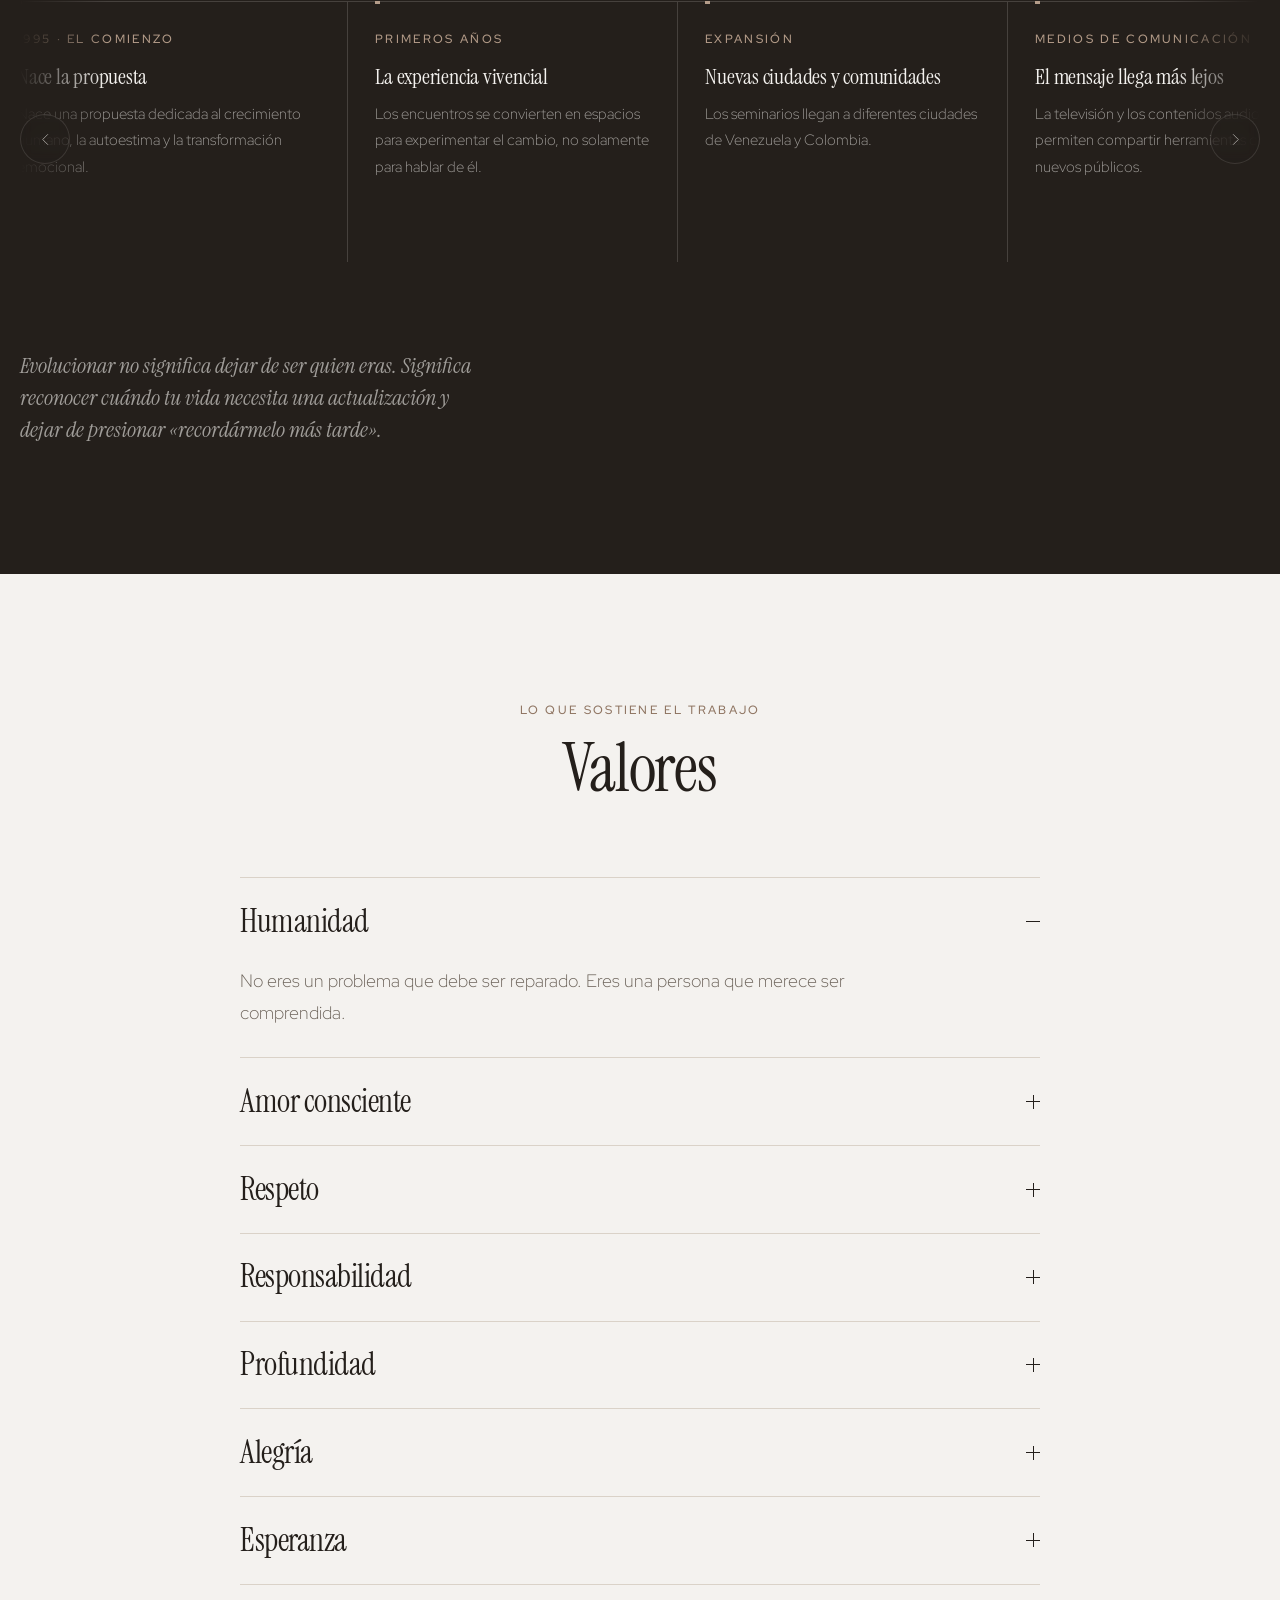
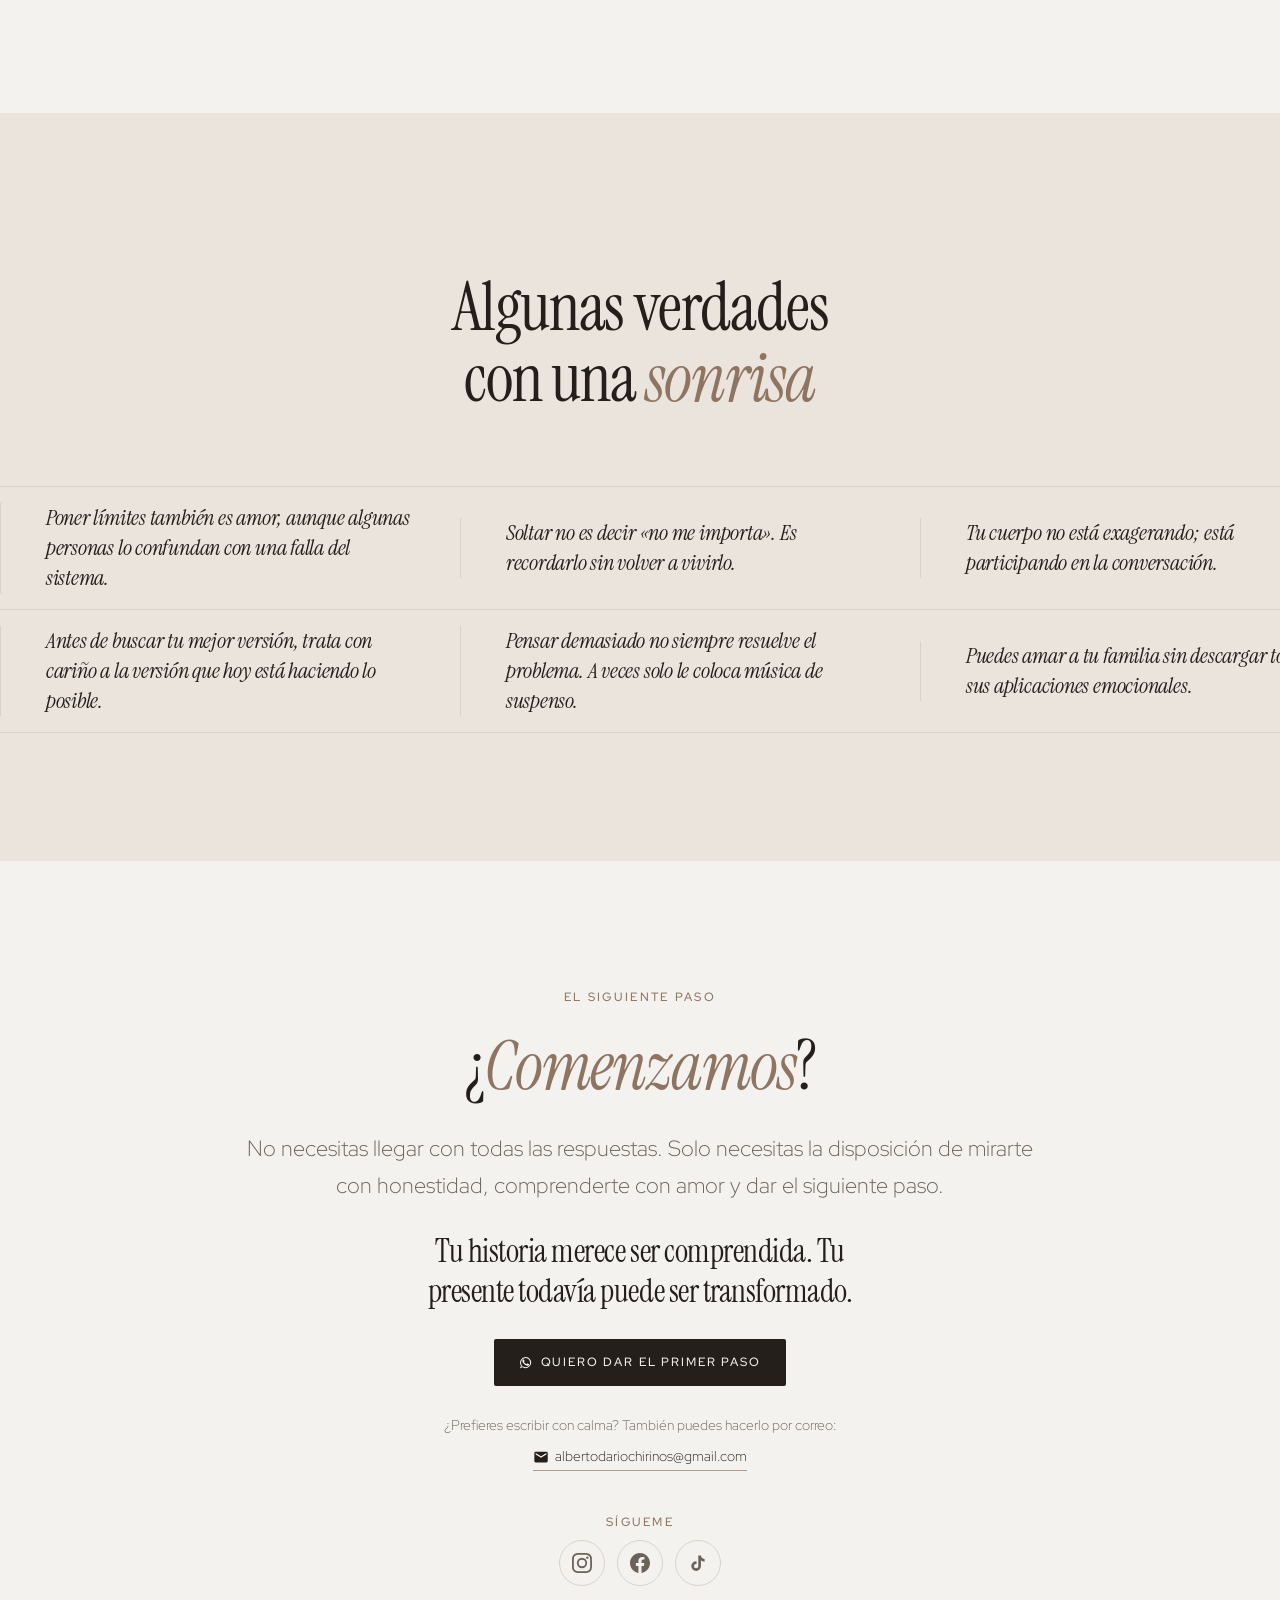
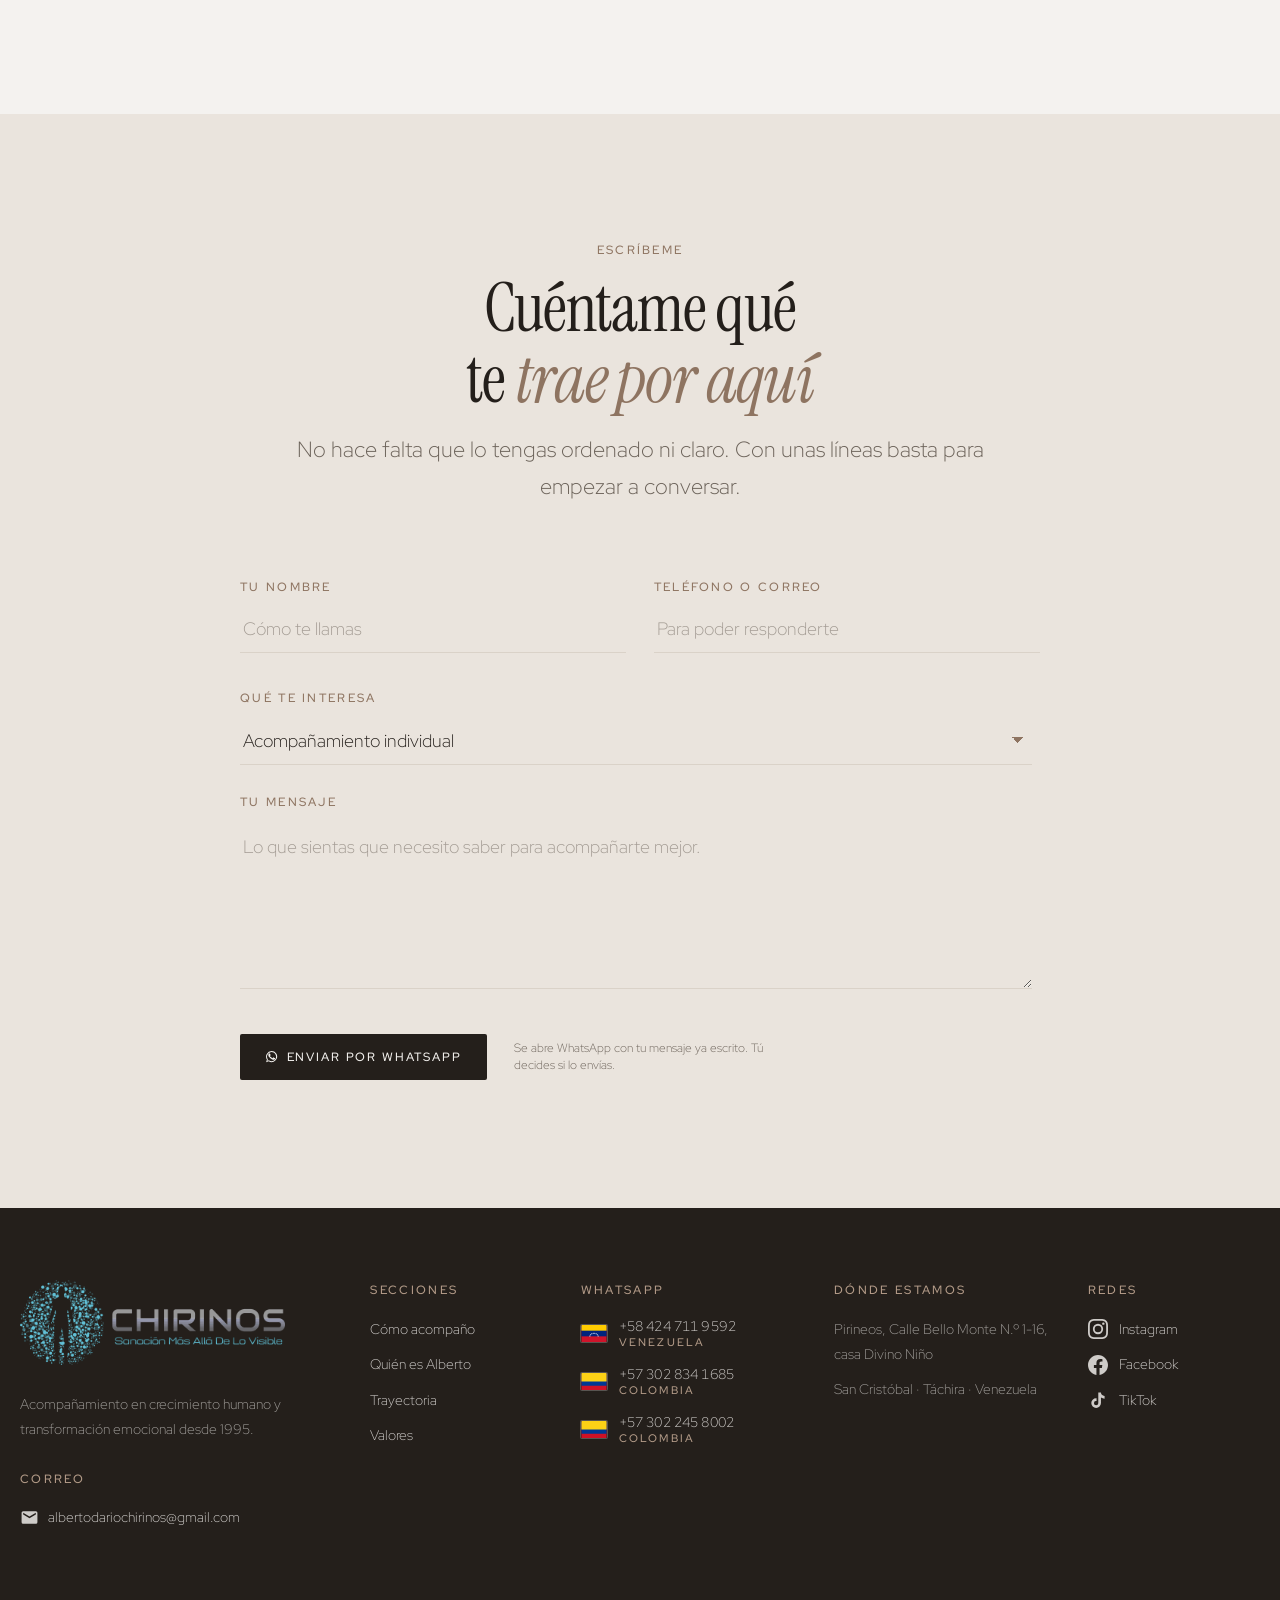
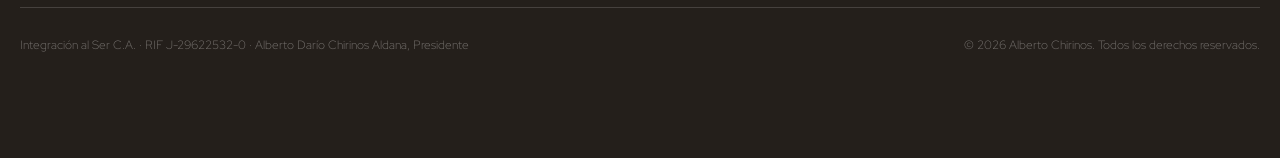
==== commit 97562a7a: "Reemplaza el portafolio por la landing de Alberto Chirinos El portafolio anterior (index.html, style" ====
--- a/index.html
+++ b/index.html
@@ -1,108 +1,903 @@
-<!DOCTYPE html>
-<html lang="es">
-<head>
-    <meta charset="UTF-8">
-    <meta name="viewport" content="width=device-width, initial-scale=1.0">
-    <title>Maria Fernanda Cachopo | Estudiante de Ingeniería Informática</title>
-    <link rel="stylesheet" href="style.css">
-    <link href="https://fonts.googleapis.com/css2?family=Inter:wght@400;500;700&display=swap" rel="stylesheet">
-</head>
-<body>
-    <div class="glow-container">
-        <div class="container">
-            <header class="sidebar">
-                <div>
-                    <img src="foto.jpg" alt="Foto de perfil de Maria Fernanda" class="profile-photo">
-                    <h1 class="name">Maria Fernanda Cachopo Rojas</h1>
-                    <h2 class="title">Estudiante de Ingeniería Informática</h2>
-                    <p class="description">Construyo soluciones digitales accesibles y optimizadas, combinando el desarrollo de software con la gestión estratégica.</p>
-                    
-                    <nav class="nav">
-                        <ul>
-                            <li><a href="#about">SOBRE MÍ</a></li>
-                            <li><a href="#experience">EXPERIENCIA</a></li>
-                            <li><a href="#skills">HABILIDADES</a></li>
-                        </ul>
-                    </nav>
-                </div>
-            </header>
-
-            <main class="content">
-                <section id="about">
-                    <p>Soy estudiante de Ingeniería Informática en la UNET cursando el octavo semestre, con pasión por el desarrollo web y la implementación de soluciones tecnológicas escalables. Tengo experiencia trabajando con stacks modernos como <strong>Laravel y Vue.js</strong>, así como en la gestión de infraestructuras en <strong>WordPress</strong></p>
-                </section>
-
-                <section id="experience">
-                    <div class="experience-item">
-                        <div class="date">AGO 2023 — DIC 2023</div>
-                        <div class="details">
-                            <h3>Desarrolladora Web Junior · Villar Technologies</h3>
-                            <p>Implementación de soluciones utilizando Laravel para el backend y Vue.js para el frontend. Manejo de bases de datos SQL y maquetación responsiva.</p>
-                            <div class="tags">
-                                <span>Laravel</span><span>Vue.js</span><span>SQL</span><span>JavaScript</span>
-                            </div>
-                        </div>
-                    </div>
-
-                    <div class="experience-item">
-                        <div class="date">DIC 2023 — PRESENTE</div>
-                        <div class="details">
-                            <h3>Coordinadora Académica & Web Dev · Yeka Coach Academy</h3>
-                            <p>Lideré la migración y construcción del sitio web en WordPress. Implementé soluciones de automatización y configuración de píxeles para marketing analytics.</p>
-                            <a href="https://yekacoach.com/" target="_blank" class="visit-btn">
-                                Visit Site 
-                                <svg xmlns="http://www.w3.org/2000/svg" viewBox="0 0 20 20" fill="currentColor" class="inline-block h-4 w-4 shrink-0 transition-transform group-hover/link:-translate-y-1 group-hover/link:translate-x-1 motion-reduce:transition-none ml-1 translate-y-px" aria-hidden="true"><path fill-rule="evenodd" d="M5.22 14.78a.75.75 0 001.06 0l7.22-7.22v5.69a.75.75 0 001.5 0v-7.5a.75.75 0 00-.75-.75h-7.5a.75.75 0 000 1.5h5.69l-7.22 7.22a.75.75 0 000 1.06z" clip-rule="evenodd"></path></svg>
-                            </a>
-                            <div class="tags">
-                                <span>WordPress</span><span>Elementor</span><span>Meta Pixel</span><span>SEO</span>
-                            </div>
-                        </div>
-                    </div>
-                </section>
-
-                <section id="skills" class="skills-section">
-                    <h2 class="section-title">Habilidades & Tecnologías</h2>
-
-                    <div class="skill-group">
-                        <h3>Desarrollo Fullstack & Lenguajes</h3>
-                        <div class="tags">
-                            <span>PHP</span><span>Laravel</span><span>Vue.js</span><span>JavaScript</span>
-                            <span>HTML5</span><span>CSS3</span><span>Java</span><span>C</span><span>SQL</span>
-                        </div>
-                    </div>
-
-                    <div class="skill-group">
-                        <h3>CMS & Marketing Digital</h3>
-                        <div class="tags">
-                            <span>WordPress Expert</span><span>Elementor</span><span>SEO Strategy</span>
-                            <span>Meta Pixel (Analytics)</span><span>Marketing Digital</span>
-                        </div>
-                    </div>
-
-                    <div class="skill-group">
-                        <h3>Gestión & Liderazgo (Soft Skills)</h3>
-                        <div class="tags">
-                            <span>Coordinación de Equipos</span><span>Comunicación Asertiva</span>
-                            <span>Planificación Estratégica</span><span>Capacitación de Personal</span>
-                        </div>
-                    </div>
-
-                    <div class="skill-group">
-                        <h3>Herramientas & Idiomas</h3>
-                        <div class="tags">
-                            <span>Git / GitHub</span><span>Inglés (B2)</span><span>SPSS (Estadística)</span><span>G Suite</span>
-                        </div>
-                    </div>
-                </section>
-            </main>
-        </div>
-    </div>
-
-    <script>
-        document.addEventListener('mousemove', (e) => {
-            document.body.style.setProperty('--x', `${e.clientX}px`);
-            document.body.style.setProperty('--y', `${e.clientY}px`);
-        });
-    </script>
-</body>
-</html>+<!DOCTYPE html>
+<html lang="es">
+<head>
+<meta charset="UTF-8">
+<meta name="viewport" content="width=device-width, initial-scale=1">
+<title>Alberto Chirinos | Comprende tu historia. Vuelve a ti.</title>
+<meta name="description" content="Desde 1995, Alberto Chirinos acompaña a personas, familias y equipos en procesos de crecimiento humano y transformación emocional. Encuentros individuales, experiencias vivenciales y trabajo con familias y organizaciones.">
+<meta name="author" content="Alberto Chirinos — Integración al Ser C.A.">
+<meta name="theme-color" content="#F4F2EF">
+
+<meta property="og:type" content="website">
+<meta property="og:locale" content="es_VE">
+<meta property="og:title" content="Alberto Chirinos | Comprende tu historia. Vuelve a ti.">
+<meta property="og:description" content="Acompañamiento en crecimiento humano y transformación emocional desde 1995.">
+<meta property="og:image" content="assets/img/hero-camino.jpg">
+
+<link rel="icon" href="assets/img/favicon.ico" sizes="32x32">
+<link rel="icon" href="assets/img/favicon.png" type="image/png" sizes="180x180">
+<link rel="apple-touch-icon" href="assets/img/favicon.png">
+
+<script>document.documentElement.classList.add('js');</script>
+
+<link rel="preconnect" href="https://fonts.googleapis.com">
+<link rel="preconnect" href="https://fonts.gstatic.com" crossorigin>
+<link rel="stylesheet" href="https://fonts.googleapis.com/css2?family=Instrument+Serif:ital@0;1&family=Red+Hat+Display:ital,wght@0,300..700;1,300..500&display=swap">
+
+<link rel="stylesheet" href="assets/css/tokens.css">
+<link rel="stylesheet" href="assets/css/base.css">
+<link rel="stylesheet" href="assets/css/layout.css">
+<link rel="stylesheet" href="assets/css/components.css">
+<link rel="stylesheet" href="assets/css/sections.css">
+</head>
+
+<body>
+<a class="skip-link" href="#contenido">Saltar al contenido</a>
+
+<!-- Banderas como SVG: Windows no dibuja los emoji de bandera, muestra las
+     letras del país. Se definen una vez y se reutilizan con <use>. -->
+<svg width="0" height="0" aria-hidden="true" focusable="false" style="position:absolute">
+  <symbol id="bandera-ve" viewBox="0 0 30 20">
+    <rect width="30" height="20" fill="#CF142B"/>
+    <rect width="30" height="13.34" fill="#00247D"/>
+    <rect width="30" height="6.67" fill="#FFCC00"/>
+    <g fill="#fff">
+      <circle cx="10.11" cy="13.02" r="0.62"/><circle cx="11.02" cy="11.46" r="0.62"/>
+      <circle cx="12.40" cy="10.30" r="0.62"/><circle cx="14.10" cy="9.68" r="0.62"/>
+      <circle cx="15.90" cy="9.68" r="0.62"/><circle cx="17.60" cy="10.30" r="0.62"/>
+      <circle cx="18.98" cy="11.46" r="0.62"/><circle cx="19.89" cy="13.02" r="0.62"/>
+    </g>
+  </symbol>
+  <symbol id="bandera-co" viewBox="0 0 30 20">
+    <rect width="30" height="20" fill="#CE1126"/>
+    <rect width="30" height="15" fill="#003893"/>
+    <rect width="30" height="10" fill="#FCD116"/>
+  </symbol>
+
+  <!-- Iconos de redes. Se pintan con currentColor, así heredan el color
+       del sitio donde estén (pie oscuro, sección clara…). -->
+  <symbol id="ico-instagram" viewBox="0 0 24 24">
+    <path fill="currentColor" d="M12 2.16c3.2 0 3.58.01 4.85.07 1.17.05 1.8.25 2.23.41.56.22.96.48 1.38.9.42.42.68.82.9 1.38.16.42.36 1.06.41 2.23.06 1.27.07 1.65.07 4.85s-.01 3.58-.07 4.85c-.05 1.17-.25 1.8-.41 2.23-.22.56-.48.96-.9 1.38-.42.42-.82.68-1.38.9-.42.16-1.06.36-2.23.41-1.27.06-1.65.07-4.85.07s-3.58-.01-4.85-.07c-1.17-.05-1.8-.25-2.23-.41-.56-.22-.96-.48-1.38-.9-.42-.42-.68-.82-.9-1.38-.16-.42-.36-1.06-.41-2.23-.06-1.27-.07-1.65-.07-4.85s.01-3.58.07-4.85c.05-1.17.25-1.8.41-2.23.22-.56.48-.96.9-1.38.42-.42.82-.68 1.38-.9.42-.16 1.06-.36 2.23-.41 1.27-.06 1.65-.07 4.85-.07M12 0C8.74 0 8.33.01 7.05.07 5.78.13 4.9.33 4.14.63c-.79.3-1.46.72-2.13 1.38C1.35 2.68.93 3.35.63 4.14.33 4.9.13 5.78.07 7.05.01 8.33 0 8.74 0 12s.01 3.67.07 4.95c.06 1.27.26 2.15.56 2.91.3.79.72 1.46 1.38 2.13.67.66 1.34 1.08 2.13 1.38.76.3 1.64.5 2.91.56C8.33 23.99 8.74 24 12 24s3.67-.01 4.95-.07c1.27-.06 2.15-.26 2.91-.56.79-.3 1.46-.72 2.13-1.38.66-.67 1.08-1.34 1.38-2.13.3-.76.5-1.64.56-2.91.06-1.28.07-1.69.07-4.95s-.01-3.67-.07-4.95c-.06-1.27-.26-2.15-.56-2.91-.3-.79-.72-1.46-1.38-2.13C21.32 1.35 20.65.93 19.86.63c-.76-.3-1.64-.5-2.91-.56C15.67.01 15.26 0 12 0z"/>
+    <path fill="currentColor" d="M12 5.84a6.16 6.16 0 1 0 0 12.32 6.16 6.16 0 0 0 0-12.32zm0 10.16a4 4 0 1 1 0-8 4 4 0 0 1 0 8z"/>
+    <circle fill="currentColor" cx="18.41" cy="5.59" r="1.44"/>
+  </symbol>
+  <symbol id="ico-facebook" viewBox="0 0 24 24">
+    <path fill="currentColor" d="M24 12.07C24 5.4 18.63 0 12 0S0 5.4 0 12.07C0 18.1 4.39 23.09 10.12 24v-8.44H7.08v-3.49h3.04V9.41c-.01-3.02 1.79-4.69 4.53-4.69 1.31 0 2.68.24 2.68.24v2.97h-1.51c-1.49 0-1.96.93-1.96 1.89v2.25h3.33l-.53 3.49h-2.8V24C19.61 23.09 24 18.1 24 12.07z"/>
+  </symbol>
+  <symbol id="ico-tiktok" viewBox="0 0 24 24">
+    <path fill="currentColor" d="M16.6 5.82a4.28 4.28 0 0 1-1.05-2.82h-3.2v12.85a2.6 2.6 0 0 1-2.6 2.5 2.6 2.6 0 0 1-2.6-2.6 2.6 2.6 0 0 1 3.1-2.55V9.93a5.8 5.8 0 0 0-.5-.03A5.79 5.79 0 0 0 3.96 15.7 5.79 5.79 0 0 0 9.75 21.5a5.79 5.79 0 0 0 5.8-5.79V9.01a7.45 7.45 0 0 0 4.36 1.4V7.2a4.3 4.3 0 0 1-3.3-1.39z"/>
+  </symbol>
+  <symbol id="ico-correo" viewBox="0 0 24 24">
+    <path fill="currentColor" d="M20 4H4a2 2 0 0 0-2 2v12a2 2 0 0 0 2 2h16a2 2 0 0 0 2-2V6a2 2 0 0 0-2-2zm0 4.24-8 4.76-8-4.76V6l8 4.76L20 6z"/>
+  </symbol>
+  <symbol id="ico-soundcloud" viewBox="0 0 24 24">
+    <path fill="currentColor" d="M1.2 13.2c-.1 0-.2.1-.2.2l-.2 1.9.2 1.9c0 .1.1.2.2.2s.2-.1.2-.2l.2-1.9-.2-1.9c0-.1-.1-.2-.2-.2zm1.6-.7c-.1 0-.2.1-.2.2l-.2 2.6.2 2.5c0 .1.1.2.2.2.1 0 .2-.1.2-.2l.3-2.5-.3-2.6c0-.1-.1-.2-.2-.2zm1.7-.5c-.1 0-.3.1-.3.3l-.2 3 .2 2.5c0 .2.1.3.3.3.1 0 .3-.1.3-.3l.2-2.5-.2-3c0-.2-.1-.3-.3-.3zm1.8-.5c-.2 0-.3.1-.3.3l-.2 3.6.2 2.4c0 .2.1.3.3.3s.3-.1.3-.3l.2-2.4-.2-3.6c0-.2-.1-.3-.3-.3zm2.1.3c0-.2-.2-.4-.4-.4s-.4.2-.4.4l-.2 3.6.2 2.4c0 .2.2.4.4.4s.4-.2.4-.4l.2-2.4zm1.5-2.5c-.2 0-.4.2-.4.4l-.2 6.1.2 2.3c0 .2.2.4.4.4s.4-.2.4-.4l.2-2.3-.2-6.1c0-.2-.2-.4-.4-.4zm1.8-.6c-.3 0-.5.2-.5.5l-.2 6.7.2 2.3c0 .3.2.5.5.5s.5-.2.5-.5l.2-2.3-.2-6.7c0-.3-.2-.5-.5-.5zm1.8.2c-.3 0-.5.2-.5.5l-.1 6.5.1 2.2c0 .3.2.5.5.5s.5-.2.5-.5l.2-2.2-.2-6.5c0-.3-.2-.5-.5-.5zm1.9-1.4c-.3 0-.5.2-.5.6l-.1 7.9.1 2.2c0 .3.2.6.5.6.3 0 .6-.3.6-.6l.1-2.2-.1-7.9c0-.3-.3-.6-.6-.6zm2.5 10.6-.1 2.1c0 .3.3.6.6.6s.6-.3.6-.6l.1-2.1-.1-8.7c0-.3-.3-.6-.6-.6s-.6.3-.6.6zm2.2-9.4c-.4 0-.6.3-.6.6l-.1 8.8.1 2.1c0 .3.3.6.6.6s.6-.3.6-.6l.1-2.1-.1-8.8c0-.3-.3-.6-.6-.6zM21.4 12c-.5 0-.9.1-1.3.3-.3-3-2.8-5.3-5.9-5.3-.7 0-1.5.1-2.1.4-.2.1-.3.2-.3.4v10.6c0 .2.2.4.4.4h9.2c1.8 0 3.3-1.5 3.3-3.4 0-1.9-1.5-3.4-3.3-3.4z"/>
+  </symbol>
+</svg>
+
+<!-- ====================== Cabecera ====================== -->
+<header class="header" id="header">
+  <div class="header__inner">
+    <a class="brand" href="#inicio" aria-label="Alberto Chirinos — inicio">
+      <img src="assets/img/logo-chirinos.png" alt="Chirinos — Sanación más allá de lo visible"
+           width="1400" height="444">
+    </a>
+
+    <nav class="nav" aria-label="Navegación principal">
+      <ul class="nav__list" id="nav-list">
+        <li><a class="nav__link" href="#meditaciones">Meditaciones</a></li>
+        <li><a class="nav__link" href="#reconoces">¿Te suena?</a></li>
+        <li><a class="nav__link" href="#mision">Misión</a></li>
+        <li><a class="nav__link" href="#acompanamiento">Acompañamiento</a></li>
+        <li><a class="nav__link" href="#alberto">Alberto</a></li>
+        <li><a class="nav__link" href="#historia">Historia</a></li>
+        <li><a class="nav__link" href="#valores">Valores</a></li>
+        <li class="nav__cta"><a class="btn btn--sm" data-wa data-wa-msg="hola">Quiero comenzar</a></li>
+      </ul>
+      <a class="btn btn--sm" data-wa data-wa-msg="hola">Quiero comenzar</a>
+      <button class="nav__toggle" id="nav-toggle" type="button"
+              aria-expanded="false" aria-controls="nav-list" aria-label="Abrir menú">
+        <span></span>
+      </button>
+    </nav>
+  </div>
+</header>
+
+<main id="contenido">
+
+<!-- ====================== Hero ====================== -->
+<section class="hero" id="inicio">
+  <div class="hero__bg">
+    <picture>
+      <source srcset="assets/img/hero-camino.webp" type="image/webp">
+      <img src="assets/img/hero-camino.jpg" alt="" fetchpriority="high" width="1718" height="915">
+    </picture>
+  </div>
+
+  <div class="wrap">
+    <div class="hero__inner">
+      <p class="eyebrow" data-reveal>Crecimiento humano · desde 1995</p>
+
+      <h1 data-reveal style="--delay:80ms">Comprende tu historia</h1>
+      <p class="hero__claim" data-reveal style="--delay:150ms">
+        Transforma tu presente. Vuelve a ti.
+      </p>
+
+      <p data-reveal style="--delay:220ms">
+        Soy Alberto Chirinos. Desde 1995 acompaño a personas, familias y equipos en procesos
+        de crecimiento humano y transformación emocional. Te ayudo a comprender lo que sientes,
+        reconocer lo que repites y relacionarte de una manera más consciente contigo y con los demás.
+      </p>
+
+      <div class="hero__actions" data-reveal style="--delay:300ms">
+        <a class="btn btn--light" data-wa data-wa-msg="hola">
+          <svg viewBox="0 0 24 24" fill="currentColor" aria-hidden="true"><path d="M17.5 14.4c-.3-.2-1.8-.9-2-1-.3-.1-.5-.2-.7.1-.2.3-.7 1-.9 1.2-.2.2-.3.2-.6.1-.3-.2-1.3-.5-2.4-1.5-.9-.8-1.5-1.8-1.7-2.1-.2-.3 0-.5.1-.6l.5-.5c.1-.2.2-.3.3-.5 0-.2 0-.4 0-.5 0-.2-.7-1.6-.9-2.2-.2-.6-.5-.5-.7-.5h-.6c-.2 0-.5.1-.8.4-.3.3-1 1-1 2.5s1.1 2.9 1.2 3.1c.1.2 2.1 3.2 5.1 4.5.7.3 1.3.5 1.7.6.7.2 1.4.2 1.9.1.6-.1 1.8-.7 2-1.5.3-.7.3-1.3.2-1.5 0-.1-.2-.2-.5-.3z"/><path d="M12 2A10 10 0 0 0 3.5 17.3L2 22l4.8-1.5A10 10 0 1 0 12 2zm0 18.2c-1.6 0-3.1-.4-4.4-1.2l-.3-.2-2.9.9.9-2.8-.2-.3a8.2 8.2 0 1 1 6.9 3.6z"/></svg>
+          Quiero comenzar
+        </a>
+        <a class="btn btn--outline" href="#acompanamiento"
+           style="border-color: rgba(244,242,239,.45); color: var(--bone)">Cómo acompaño</a>
+      </div>
+
+      <p class="hero__note" data-reveal style="--delay:380ms">
+        Presencial y en línea · Venezuela y Colombia
+      </p>
+    </div>
+  </div>
+
+  <a class="scroll-hint" href="#meditaciones" aria-label="Ir a la siguiente sección">Sigue</a>
+</section>
+
+<!-- ====================== Meditaciones (reproductor) ====================== -->
+<!-- La lista de pistas y todo lo que dice el reproductor sale de
+     MEDITACIONES, en assets/js/config.js. Aquí solo está el armazón. -->
+<section class="section section--linen" id="meditaciones">
+  <div class="wrap">
+    <div class="section__head section__head--center">
+      <p class="eyebrow" data-reveal>Para escuchar</p>
+      <h2 data-reveal style="--delay:60ms">
+        Meditaciones y ejercicios <span class="accent">guiados</span>
+      </h2>
+      <p class="lead" data-reveal style="--delay:120ms">
+        Ponte cómodo, busca un lugar tranquilo y dale al play. Son prácticas
+        breves para volver al cuerpo cuando la cabeza no da tregua.
+      </p>
+    </div>
+
+    <div class="player" id="player" data-reveal style="--delay:180ms">
+      <div class="player__now">
+        <div class="player__art">
+          <img id="player-portada" src="assets/img/isotipo.png" alt="" width="200" height="200">
+          <span class="eq" aria-hidden="true"><i></i><i></i><i></i><i></i></span>
+        </div>
+
+        <div class="player__meta">
+          <p class="player__tipo eyebrow" id="player-tipo">Ejercicio guiado</p>
+          <h3 class="player__titulo" id="player-titulo">Alivio del dolor emocional</h3>
+          <p class="player__desc" id="player-desc"></p>
+
+          <!-- Respaldo mientras no esté el mp3: el audio suena igual, pero
+               desde SoundCloud. El JS crea el iframe solo si hace falta. -->
+          <div class="player__aviso" id="player-aviso" hidden>
+            <p class="player__aviso-txt">
+              Este audio todavía se reproduce desde SoundCloud.
+              <a href="#" target="_blank" rel="noopener">
+                <svg viewBox="0 0 24 24" aria-hidden="true"><use href="#ico-soundcloud"/></svg>
+                Abrir en SoundCloud
+              </a>
+            </p>
+            <div class="player__sc" id="player-sc"></div>
+          </div>
+
+          <div class="player__seekrow">
+            <span class="player__time" id="player-actual">0:00</span>
+            <input class="player__seek" id="player-seek" type="range"
+                   min="0" max="100" step="0.1" value="0"
+                   aria-label="Avanzar o retroceder en el audio">
+            <span class="player__time" id="player-total">--:--</span>
+          </div>
+
+          <div class="player__ctrl">
+            <button class="player__btn" id="player-prev" type="button" aria-label="Pista anterior">
+              <svg viewBox="0 0 24 24" fill="currentColor" aria-hidden="true"><path d="M6 6h2v12H6zm3.5 6L18 6v12z"/></svg>
+            </button>
+
+            <button class="player__btn player__btn--play" id="player-play" type="button"
+                    aria-label="Reproducir" aria-pressed="false">
+              <svg class="ico-play" viewBox="0 0 24 24" fill="currentColor" aria-hidden="true"><path d="M8 5v14l11-7z"/></svg>
+              <svg class="ico-pause" viewBox="0 0 24 24" fill="currentColor" aria-hidden="true"><path d="M7 5h3.5v14H7zm6.5 0H17v14h-3.5z"/></svg>
+            </button>
+
+            <button class="player__btn" id="player-next" type="button" aria-label="Pista siguiente">
+              <svg viewBox="0 0 24 24" fill="currentColor" aria-hidden="true"><path d="M16 6h2v12h-2zM6 6l8.5 6L6 18z"/></svg>
+            </button>
+
+            <span class="player__vol">
+              <svg viewBox="0 0 24 24" fill="currentColor" aria-hidden="true"><path d="M4 9v6h4l5 4V5L8 9zm12.5 3a4 4 0 0 0-2.5-3.7v7.4a4 4 0 0 0 2.5-3.7z"/></svg>
+              <input class="player__range" id="player-vol" type="range"
+                     min="0" max="100" value="85" aria-label="Volumen">
+            </span>
+          </div>
+        </div>
+      </div>
+
+      <ol class="player__lista" id="player-lista"></ol>
+
+      <audio id="player-audio" preload="metadata"></audio>
+    </div>
+  </div>
+</section>
+
+<!-- ====================== ¿Te resulta familiar? ====================== -->
+<section class="section" id="reconoces">
+  <div class="wrap">
+    <div class="section__head section__head--center">
+      <p class="eyebrow" data-reveal>Reconocerte</p>
+      <h2 data-reveal style="--delay:60ms">¿Algo de esto te resulta <span class="accent">familiar</span>?</h2>
+      <p class="lead" data-reveal style="--delay:120ms">
+        La vida no trae manual de instrucciones. Sin embargo, trae señales, relaciones que nos
+        enseñan y algunas lecciones que regresan tantas veces que ya deberían pagar alquiler.
+      </p>
+      <p data-reveal style="--delay:170ms">
+        Marca lo que reconozcas. Nadie lo está viendo, y a veces nombrarlo ya cambia algo.
+      </p>
+    </div>
+
+    <div class="echo__grid" id="echo-grid">
+      <button class="echo" type="button" aria-pressed="false" data-reveal>
+        <span class="echo__dot" aria-hidden="true"></span>
+        <span>Dices «ya lo superé», pero recuerdas la fecha, la hora y hasta cómo estaba el clima.</span>
+      </button>
+      <button class="echo" type="button" aria-pressed="false" data-reveal style="--delay:60ms">
+        <span class="echo__dot" aria-hidden="true"></span>
+        <span>Quieres poner límites y terminas pidiendo disculpas por haberlos pensado.</span>
+      </button>
+      <button class="echo" type="button" aria-pressed="false" data-reveal style="--delay:120ms">
+        <span class="echo__dot" aria-hidden="true"></span>
+        <span>Tu mente organiza reuniones de emergencia a las tres de la mañana.</span>
+      </button>
+      <button class="echo" type="button" aria-pressed="false" data-reveal style="--delay:180ms">
+        <span class="echo__dot" aria-hidden="true"></span>
+        <span>Cambian las personas, pero la historia parece conservar el mismo guionista.</span>
+      </button>
+      <button class="echo" type="button" aria-pressed="false" data-reveal style="--delay:240ms">
+        <span class="echo__dot" aria-hidden="true"></span>
+        <span>Dices «no me importa» y luego das una conferencia de cuarenta minutos sobre el tema.</span>
+      </button>
+      <button class="echo" type="button" aria-pressed="false" data-reveal style="--delay:300ms">
+        <span class="echo__dot" aria-hidden="true"></span>
+        <span>Intentas tener todo bajo control, incluyendo cosas que todavía no han sucedido.</span>
+      </button>
+    </div>
+
+    <div class="echo__meter" data-reveal>
+      <span class="echo__count" id="echo-count" aria-hidden="true">0</span>
+      <p class="echo__msg" id="echo-msg" role="status">
+        No significa que estés mal. Significa que alguna parte de tu historia necesita ser
+        comprendida, atendida y tratada con más amor.
+      </p>
+      <a class="btn btn--taupe" data-wa data-wa-msg="reconoces">Hablemos de esto</a>
+    </div>
+  </div>
+</section>
+
+<!-- ====================== Misión, propósito y visión ====================== -->
+<section class="section section--linen" id="mision">
+  <img class="watermark" src="assets/img/isotipo.png" alt="" aria-hidden="true" width="512" height="512">
+  <div class="wrap">
+    <div class="split">
+      <div class="split__body">
+        <p class="eyebrow" data-reveal>Mi misión</p>
+        <h2 data-reveal style="--delay:60ms">Comprender tu historia para poder <span class="accent">transformarla</span></h2>
+        <p data-reveal style="--delay:120ms">
+          Acompañarte a comprender tu historia, transformar patrones emocionales y fortalecer
+          la relación contigo mismo.
+        </p>
+        <p data-reveal style="--delay:170ms">
+          Trabajo desde una mirada integral que incluye pensamientos, emociones, cuerpo,
+          vínculos y espiritualidad.
+        </p>
+        <p class="wink" data-reveal style="--delay:220ms">
+          No vengo a decirte cómo debes vivir. Te acompaño a escucharte con mayor claridad,
+          mientras el miedo aprende que ya no puede quedarse con el micrófono.
+        </p>
+      </div>
+
+      <div class="split__media" data-reveal style="--delay:140ms">
+        <figure class="figure" style="aspect-ratio: 4/3">
+          <picture>
+            <source srcset="assets/img/volver-a-ti.webp" type="image/webp">
+            <img src="assets/img/volver-a-ti.jpg" alt="Persona sentada frente a un lago en calma al amanecer" loading="lazy" width="1400" height="933">
+          </picture>
+          <figcaption>Volver a ti no es llegar a otro lugar. Es dejar de irte del tuyo.</figcaption>
+        </figure>
+      </div>
+    </div>
+
+    <div class="duo">
+      <div class="duo__card" data-reveal>
+        <p class="eyebrow">Mi propósito</p>
+        <h3>Ayudarte a volver a ti</h3>
+        <p>Volver a ti es reconocer tu valor, escuchar tus emociones y dejar de vivir únicamente
+           desde las heridas del pasado o las expectativas de los demás.</p>
+        <p class="wink">No se trata de convertirte en una persona perfecta. Las redes sociales
+           ya tienen suficientes voluntarios para ese puesto.</p>
+        <p>Se trata de vivir con mayor autenticidad, serenidad y libertad interior.</p>
+      </div>
+
+      <div class="duo__card" data-reveal style="--delay:100ms">
+        <p class="eyebrow">Visión</p>
+        <h3>Una comunidad que vive con más conciencia</h3>
+        <p>Ser una marca referente en crecimiento humano y transformación emocional para el
+           mundo de habla hispana.</p>
+        <p>Crear una comunidad de personas capaces de comprender su historia, cuidar sus
+           vínculos y vivir con mayor conciencia, responsabilidad y compasión.</p>
+        <p class="wink">No buscamos construir vidas sin problemas. Buscamos personas con mejores
+           herramientas para no convertir cada dificultad en una mudanza emocional permanente.</p>
+      </div>
+    </div>
+  </div>
+</section>
+
+<!-- ====================== Acompañamiento ====================== -->
+<section class="section" id="acompanamiento">
+  <div class="wrap">
+    <div class="section__head section__head--center">
+      <p class="eyebrow" data-reveal>Formas de trabajo</p>
+      <h2 data-reveal style="--delay:60ms">¿Cómo puedo <span class="accent">acompañarte</span>?</h2>
+      <p class="lead" data-reveal style="--delay:120ms">
+        Cuatro maneras de entrar al mismo proceso. La que necesites hoy es la correcta.
+      </p>
+    </div>
+
+    <div class="services">
+      <article class="service" data-reveal>
+        <span class="service__num" aria-hidden="true">01</span>
+        <h3>Encuentros individuales</h3>
+        <p>Un espacio confidencial para comprender lo que estás viviendo y encontrar nuevas
+           maneras de responder.</p>
+        <p class="wink">Aquí puedes hablar de eso que llevas tiempo evitando y que, curiosamente,
+           sigue acompañándote a todas partes.</p>
+      </article>
+
+      <article class="service" data-reveal style="--delay:80ms">
+        <span class="service__num" aria-hidden="true">02</span>
+        <h3>Experiencias vivenciales</h3>
+        <p>Encuentros para pasar de entender el cambio intelectualmente a experimentarlo de verdad.</p>
+        <p class="wink">Porque saber lo que debes hacer es importante. Conseguir hacerlo sin
+           discutir contigo durante tres semanas es otra historia.</p>
+      </article>
+
+      <article class="service" data-reveal style="--delay:160ms">
+        <span class="service__num" aria-hidden="true">03</span>
+        <h3>Relaciones y familia</h3>
+        <p>Procesos para comprender patrones, mejorar la comunicación y construir vínculos
+           más saludables.</p>
+        <p class="wink">Amar a la familia no significa aceptar cada conflicto como una
+           tradición hereditaria.</p>
+      </article>
+
+      <article class="service" data-reveal style="--delay:240ms">
+        <span class="service__num" aria-hidden="true">04</span>
+        <h3>Equipos y organizaciones</h3>
+        <p>Experiencias para fortalecer la comunicación, el liderazgo humano y la colaboración.</p>
+        <p class="wink">Porque trabajar en el mismo lugar no convierte automáticamente a un
+           grupo de personas en un equipo. El ascensor tampoco hace milagros.</p>
+      </article>
+    </div>
+  </div>
+</section>
+
+<!-- ====================== Quién es Alberto ====================== -->
+<section class="section section--linen" id="alberto">
+  <div class="wrap">
+    <div class="split split--top">
+      <div class="bio__media" data-reveal>
+        <figure class="figure">
+          <picture>
+            <source srcset="assets/img/alberto-seminario.webp" type="image/webp">
+            <img src="assets/img/alberto-seminario.jpg" alt="Alberto Chirinos facilitando un seminario ante un grupo de participantes" loading="lazy" width="1400" height="824">
+          </picture>
+          <figcaption>Seminario presencial. Facilitación en grupo.</figcaption>
+        </figure>
+        <figure class="figure">
+          <picture>
+            <source srcset="assets/img/encuentro-abrazo.webp" type="image/webp">
+            <img src="assets/img/encuentro-abrazo.jpg" alt="Participantes abrazándose durante una experiencia vivencial" loading="lazy" width="1086" height="1448">
+          </picture>
+        </figure>
+        <figure class="figure">
+          <picture>
+            <source srcset="assets/img/grupo-taller.webp" type="image/webp">
+            <img src="assets/img/grupo-taller.jpg" alt="Grupo de participantes al cierre de un taller" loading="lazy" width="1400" height="1015">
+          </picture>
+        </figure>
+      </div>
+
+      <div class="split__body">
+        <p class="eyebrow" data-reveal>Quién soy</p>
+        <h2 data-reveal style="--delay:60ms">¿Quién es <span class="accent">Alberto Chirinos</span>?</h2>
+        <p data-reveal style="--delay:120ms">
+          Soy facilitador de procesos de transformación emocional y crecimiento humano.
+          Desde 1995 he acompañado a personas y grupos mediante seminarios, encuentros
+          individuales, programas de formación y experiencias vivenciales desarrolladas
+          en Venezuela y Colombia.
+        </p>
+        <p data-reveal style="--delay:170ms">
+          Mi trabajo integra conocimientos sobre emociones, autoestima, comunicación, cuerpo,
+          relaciones familiares, dinámicas sistémicas y espiritualidad. A lo largo de esta
+          trayectoria he facilitado cientos de encuentros y compartido contenidos de bienestar
+          y crecimiento personal a través de distintos medios de comunicación.
+        </p>
+
+        <div class="stats" data-reveal style="--delay:220ms">
+          <div class="stat">
+            <span class="stat__num" data-count="1995" data-plain>1995</span>
+            <span class="stat__label">Año de inicio</span>
+          </div>
+          <div class="stat">
+            <span class="stat__num" data-count="30" data-suffix="+">0+</span>
+            <span class="stat__label">Años acompañando</span>
+          </div>
+          <div class="stat">
+            <span class="stat__num" data-count="2">0</span>
+            <span class="stat__label">Países</span>
+          </div>
+        </div>
+
+        <p data-reveal style="--delay:270ms">
+          Pero más allá de los años y las cifras, mi mayor aprendizaje ha sido este:
+        </p>
+        <p class="pullquote" data-reveal style="--delay:310ms">
+          Cada persona posee recursos internos que pueden quedar escondidos debajo del miedo,
+          la culpa, el dolor o la costumbre de decir «estoy bien» demasiado rápido.
+        </p>
+      </div>
+    </div>
+  </div>
+</section>
+
+<!-- ====================== Video ====================== -->
+<!-- Vertical (720×1280), tal como llegó. El marco lo trata como un reel:
+     alto fijo y ancho proporcional, sin recortarlo. Para cambiarlo, sustituye
+     assets/video/alberto-mensaje.mp4 (o el src de aquí abajo). -->
+<section class="section" id="video">
+  <div class="wrap">
+    <div class="videoblock">
+      <!-- Arranca solo al llegar a la sección. Los navegadores solo permiten
+           el arranque automático si va en silencio, de ahí el botón de sonido. -->
+      <div class="videoblock__media" data-reveal style="--delay:160ms">
+        <video id="video-alberto" controls playsinline muted preload="metadata"
+               width="720" height="1280"
+               aria-label="Mensaje en video de Alberto Chirinos">
+          <source src="assets/video/alberto-mensaje.mp4" type="video/mp4">
+          Tu navegador no puede reproducir este video.
+        </video>
+        <button class="videoblock__sonido" id="video-sonido" type="button" aria-pressed="false">
+          <svg class="ico-mudo" viewBox="0 0 24 24" fill="currentColor" aria-hidden="true"><path d="M4 9v6h4l5 4V5L8 9zm15.5 3-2.7-2.7 1.1-1.1 2.7 2.7 2.7-2.7 1.1 1.1-2.7 2.7 2.7 2.7-1.1 1.1-2.7-2.7-2.7 2.7-1.1-1.1z"/></svg>
+          <svg class="ico-sonando" viewBox="0 0 24 24" fill="currentColor" aria-hidden="true"><path d="M4 9v6h4l5 4V5L8 9zm12.5 3a4 4 0 0 0-2.5-3.7v7.4a4 4 0 0 0 2.5-3.7zM14 3.2v2.1a6.8 6.8 0 0 1 0 13.4v2.1a8.9 8.9 0 0 0 0-17.6z"/></svg>
+          <span class="videoblock__sonido-txt">Activar sonido</span>
+        </button>
+      </div>
+      <div class="videoblock__txt">
+        <p class="eyebrow" data-reveal>En sus palabras</p>
+        <h2 data-reveal style="--delay:60ms">Escúchalo <span class="accent">directamente</span></h2>
+        <p class="lead" data-reveal style="--delay:120ms">
+          A veces un texto no alcanza. Este es Alberto contándolo con sus propias
+          palabras, sin guion y sin prisa.
+        </p>
+        <p class="wink" data-reveal style="--delay:180ms">
+          Cuatro minutos. Ponle sonido.
+        </p>
+        <div data-reveal style="--delay:240ms">
+          <a class="btn btn--outline" href="#comenzamos">Quiero hablar con él</a>
+        </div>
+      </div>
+
+    </div>
+  </div>
+</section>
+
+<!-- ====================== Historia / línea de tiempo ====================== -->
+<section class="section section--ink" id="historia">
+  <div class="wrap">
+    <div class="section__head">
+      <p class="eyebrow" data-reveal>Trayectoria</p>
+      <h2 data-reveal style="--delay:60ms">Una historia que comenzó en <span class="accent">1995</span></h2>
+      <p class="lead" data-reveal style="--delay:120ms">
+        Este proyecto comenzó con una pregunta: ¿qué necesita una persona para reconciliarse
+        consigo misma y recuperar la alegría de vivir? La respuesta fue construyéndose mediante
+        el estudio, la experiencia y miles de encuentros humanos.
+      </p>
+    </div>
+
+    <div class="timeline-wrap">
+      <div class="timeline" id="timeline" tabindex="0" role="region"
+           aria-label="Línea de tiempo de la trayectoria, desplazable horizontalmente">
+        <article class="milestone">
+          <span class="milestone__when">1995 · El comienzo</span>
+          <h3>Nace la propuesta</h3>
+          <p>Nace una propuesta dedicada al crecimiento humano, la autoestima y la
+             transformación emocional.</p>
+        </article>
+        <article class="milestone">
+          <span class="milestone__when">Primeros años</span>
+          <h3>La experiencia vivencial</h3>
+          <p>Los encuentros se convierten en espacios para experimentar el cambio, no
+             solamente para hablar de él.</p>
+        </article>
+        <article class="milestone">
+          <span class="milestone__when">Expansión</span>
+          <h3>Nuevas ciudades y comunidades</h3>
+          <p>Los seminarios llegan a diferentes ciudades de Venezuela y Colombia.</p>
+        </article>
+        <article class="milestone">
+          <span class="milestone__when">Medios de comunicación</span>
+          <h3>El mensaje llega más lejos</h3>
+          <p>La televisión y los contenidos audiovisuales permiten compartir herramientas
+             con nuevos públicos.</p>
+        </article>
+        <article class="milestone">
+          <span class="milestone__when">Profundización</span>
+          <h3>Una mirada más integral</h3>
+          <p>El trabajo incorpora dimensiones emocionales, corporales, familiares,
+             relacionales y espirituales.</p>
+        </article>
+        <article class="milestone">
+          <span class="milestone__when">Hoy</span>
+          <h3>La marca Alberto Chirinos</h3>
+          <p>Una nueva etapa con lenguaje contemporáneo, experiencias presenciales,
+             contenidos digitales y una comunidad orientada a vivir con mayor conciencia.</p>
+        </article>
+      </div>
+
+      <button class="timeline__btn timeline__btn--prev" type="button" data-rail="prev"
+              aria-controls="timeline" aria-label="Ver hitos anteriores">
+        <svg viewBox="0 0 24 24" fill="none" stroke="currentColor" stroke-width="1.4" stroke-linecap="round" stroke-linejoin="round"><path d="M15 5l-7 7 7 7"/></svg>
+      </button>
+      <button class="timeline__btn timeline__btn--next" type="button" data-rail="next"
+              aria-controls="timeline" aria-label="Ver hitos siguientes">
+        <svg viewBox="0 0 24 24" fill="none" stroke="currentColor" stroke-width="1.4" stroke-linecap="round" stroke-linejoin="round"><path d="M9 5l7 7-7 7"/></svg>
+      </button>
+    </div>
+
+    <p class="wink" style="margin-top: var(--space-xl); max-width: 46ch; font-size: var(--step-1)" data-reveal>
+      Evolucionar no significa dejar de ser quien eras. Significa reconocer cuándo tu vida
+      necesita una actualización y dejar de presionar «recordármelo más tarde».
+    </p>
+  </div>
+</section>
+
+<!-- ====================== Valores ====================== -->
+<section class="section" id="valores">
+  <div class="wrap wrap--tight">
+    <div class="section__head section__head--center">
+      <p class="eyebrow" data-reveal>Lo que sostiene el trabajo</p>
+      <h2 data-reveal style="--delay:60ms">Valores</h2>
+    </div>
+
+    <div class="values" id="values" data-reveal>
+      <div class="value">
+        <button class="value__btn" type="button" aria-expanded="true" aria-controls="v1">
+          <span class="value__name">Humanidad</span>
+          <span class="value__sign" aria-hidden="true"></span>
+        </button>
+        <div class="value__panel" id="v1" data-open="true"><div>
+          <p>No eres un problema que debe ser reparado. Eres una persona que merece ser comprendida.</p>
+        </div></div>
+      </div>
+
+      <div class="value">
+        <button class="value__btn" type="button" aria-expanded="false" aria-controls="v2">
+          <span class="value__name">Amor consciente</span>
+          <span class="value__sign" aria-hidden="true"></span>
+        </button>
+        <div class="value__panel" id="v2" data-open="false"><div>
+          <p>Amar también significa poner límites, decir la verdad y dejar de desaparecer de tu
+             propia vida para complacer a todos.</p>
+        </div></div>
+      </div>
+
+      <div class="value">
+        <button class="value__btn" type="button" aria-expanded="false" aria-controls="v3">
+          <span class="value__name">Respeto</span>
+          <span class="value__sign" aria-hidden="true"></span>
+        </button>
+        <div class="value__panel" id="v3" data-open="false"><div>
+          <p>Cada proceso tiene su ritmo. Comparar tu camino con el de otra persona es como
+             enfadarte con una planta porque el árbol vecino creció primero.</p>
+        </div></div>
+      </div>
+
+      <div class="value">
+        <button class="value__btn" type="button" aria-expanded="false" aria-controls="v4">
+          <span class="value__name">Responsabilidad</span>
+          <span class="value__sign" aria-hidden="true"></span>
+        </button>
+        <div class="value__panel" id="v4" data-open="false"><div>
+          <p>Tu historia explica muchas cosas, pero no tiene que decidirlo todo.</p>
+        </div></div>
+      </div>
+
+      <div class="value">
+        <button class="value__btn" type="button" aria-expanded="false" aria-controls="v5">
+          <span class="value__name">Profundidad</span>
+          <span class="value__sign" aria-hidden="true"></span>
+        </button>
+        <div class="value__panel" id="v5" data-open="false"><div>
+          <p>No buscamos esconder los síntomas debajo de una frase positiva. Primero escuchamos
+             lo que vienen a decirnos.</p>
+        </div></div>
+      </div>
+
+      <div class="value">
+        <button class="value__btn" type="button" aria-expanded="false" aria-controls="v6">
+          <span class="value__name">Alegría</span>
+          <span class="value__sign" aria-hidden="true"></span>
+        </button>
+        <div class="value__panel" id="v6" data-open="false"><div>
+          <p>La transformación puede ser profunda sin sentirse como un documental triste de
+             cuatro horas.</p>
+        </div></div>
+      </div>
+
+      <div class="value">
+        <button class="value__btn" type="button" aria-expanded="false" aria-controls="v7">
+          <span class="value__name">Esperanza</span>
+          <span class="value__sign" aria-hidden="true"></span>
+        </button>
+        <div class="value__panel" id="v7" data-open="false"><div>
+          <p>No siempre podemos cambiar lo que ocurrió, pero sí podemos transformar la relación
+             que tenemos con ello.</p>
+        </div></div>
+      </div>
+    </div>
+  </div>
+</section>
+
+<!-- ====================== Verdades con una sonrisa ====================== -->
+<section class="section section--linen" id="verdades">
+  <div class="wrap">
+    <div class="section__head section__head--center">
+      <p class="eyebrow" data-reveal>Para llevar</p>
+      <h2 data-reveal style="--delay:60ms">Algunas verdades con una <span class="accent">sonrisa</span></h2>
+    </div>
+  </div>
+
+  <div class="marquee__row" aria-hidden="true">
+    <div class="marquee" style="--duration:72s" data-marquee>
+      <p class="truth">Poner límites también es amor, aunque algunas personas lo confundan con una falla del sistema.</p>
+      <p class="truth">Soltar no es decir «no me importa». Es recordarlo sin volver a vivirlo.</p>
+      <p class="truth">Tu cuerpo no está exagerando; está participando en la conversación.</p>
+      <p class="truth">No todo lo que heredaste tiene que convertirse en tradición.</p>
+      <p class="truth">Si cambian los personajes, pero se repite la historia, quizás necesitas hablar con el guionista.</p>
+    </div>
+  </div>
+
+  <div class="marquee__row" aria-hidden="true">
+    <div class="marquee marquee--reverse" style="--duration:64s" data-marquee>
+      <p class="truth">Antes de buscar tu mejor versión, trata con cariño a la versión que hoy está haciendo lo posible.</p>
+      <p class="truth">Pensar demasiado no siempre resuelve el problema. A veces solo le coloca música de suspenso.</p>
+      <p class="truth">Puedes amar a tu familia sin descargar todas sus aplicaciones emocionales.</p>
+      <p class="truth">La paz interior no elimina los problemas; evita que les prepares una habitación permanente.</p>
+    </div>
+  </div>
+</section>
+
+<!-- ====================== Cierre / CTA ====================== -->
+<section class="section" id="comenzamos">
+  <div class="wrap wrap--tight">
+    <div class="closing">
+      <p class="eyebrow" data-reveal>El siguiente paso</p>
+      <h2 data-reveal style="--delay:60ms">¿<span class="accent">Comenzamos</span>?</h2>
+      <p class="lead" data-reveal style="--delay:120ms">
+        No necesitas llegar con todas las respuestas. Solo necesitas la disposición de mirarte
+        con honestidad, comprenderte con amor y dar el siguiente paso.
+      </p>
+      <p class="pullquote pullquote--center" data-reveal style="--delay:180ms">
+        Tu historia merece ser comprendida. Tu presente todavía puede ser transformado.
+      </p>
+
+      <a class="btn" data-wa data-wa-msg="primer-paso" data-reveal style="--delay:240ms">
+        <svg viewBox="0 0 24 24" fill="currentColor" aria-hidden="true"><path d="M17.5 14.4c-.3-.2-1.8-.9-2-1-.3-.1-.5-.2-.7.1-.2.3-.7 1-.9 1.2-.2.2-.3.2-.6.1-.3-.2-1.3-.5-2.4-1.5-.9-.8-1.5-1.8-1.7-2.1-.2-.3 0-.5.1-.6l.5-.5c.1-.2.2-.3.3-.5 0-.2 0-.4 0-.5 0-.2-.7-1.6-.9-2.2-.2-.6-.5-.5-.7-.5h-.6c-.2 0-.5.1-.8.4-.3.3-1 1-1 2.5s1.1 2.9 1.2 3.1c.1.2 2.1 3.2 5.1 4.5.7.3 1.3.5 1.7.6.7.2 1.4.2 1.9.1.6-.1 1.8-.7 2-1.5.3-.7.3-1.3.2-1.5 0-.1-.2-.2-.5-.3z"/><path d="M12 2A10 10 0 0 0 3.5 17.3L2 22l4.8-1.5A10 10 0 1 0 12 2zm0 18.2c-1.6 0-3.1-.4-4.4-1.2l-.3-.2-2.9.9.9-2.8-.2-.3a8.2 8.2 0 1 1 6.9 3.6z"/></svg>
+        Quiero dar el primer paso
+      </a>
+
+      <p class="closing__alt" data-reveal style="--delay:300ms">
+        ¿Prefieres escribir con calma? También puedes hacerlo por correo:
+        <a data-mail data-mail-asunto="primer-paso" href="mailto:albertodariochirinos@gmail.com">
+          <svg viewBox="0 0 24 24" aria-hidden="true"><use href="#ico-correo"/></svg>
+          <span data-mail-visible>albertodariochirinos@gmail.com</span>
+        </a>
+      </p>
+
+      <div class="closing__redes" data-reveal style="--delay:360ms">
+        <p class="eyebrow">Sígueme</p>
+        <div class="redes" data-redes></div>
+      </div>
+    </div>
+  </div>
+</section>
+
+<!-- ====================== Formulario ====================== -->
+<!-- La página es estática: no hay servidor que reciba nada. Al enviar, el
+     formulario arma el mensaje y abre WhatsApp con todo escrito; así el
+     botón no deja a nadie plantado. Ver assets/js/formulario.js. -->
+<section class="section section--linen" id="contacto">
+  <div class="wrap wrap--tight">
+    <div class="section__head section__head--center">
+      <p class="eyebrow" data-reveal>Escríbeme</p>
+      <h2 data-reveal style="--delay:60ms">Cuéntame qué te <span class="accent">trae por aquí</span></h2>
+      <p class="lead" data-reveal style="--delay:120ms">
+        No hace falta que lo tengas ordenado ni claro. Con unas líneas basta
+        para empezar a conversar.
+      </p>
+    </div>
+
+    <form class="form" id="form-contacto" novalidate data-reveal style="--delay:180ms">
+      <div class="form__row">
+        <p class="field">
+          <label class="field__label" for="f-nombre">Tu nombre</label>
+          <input class="field__input" id="f-nombre" name="nombre" type="text"
+                 autocomplete="name" required placeholder="Cómo te llamas">
+          <span class="field__error" data-error-for="f-nombre"></span>
+        </p>
+
+        <p class="field">
+          <label class="field__label" for="f-contacto">Teléfono o correo</label>
+          <input class="field__input" id="f-contacto" name="contacto" type="text"
+                 autocomplete="tel" required placeholder="Para poder responderte">
+          <span class="field__error" data-error-for="f-contacto"></span>
+        </p>
+      </div>
+
+      <p class="field">
+        <label class="field__label" for="f-tema">Qué te interesa</label>
+        <select class="field__input" id="f-tema" name="tema">
+          <option>Acompañamiento individual</option>
+          <option>Acompañamiento de pareja o familia</option>
+          <option>Experiencia vivencial o taller</option>
+          <option>Trabajo con equipos y organizaciones</option>
+          <option>Todavía no lo sé</option>
+        </select>
+      </p>
+
+      <p class="field">
+        <label class="field__label" for="f-mensaje">Tu mensaje</label>
+        <textarea class="field__input field__input--area" id="f-mensaje" name="mensaje"
+                  rows="5" required
+                  placeholder="Lo que sientas que necesito saber para acompañarte mejor."></textarea>
+        <span class="field__error" data-error-for="f-mensaje"></span>
+      </p>
+
+      <div class="form__pie">
+        <button class="btn" type="submit">
+          <svg viewBox="0 0 24 24" fill="currentColor" aria-hidden="true"><path d="M17.5 14.4c-.3-.2-1.8-.9-2-1-.3-.1-.5-.2-.7.1-.2.3-.7 1-.9 1.2-.2.2-.3.2-.6.1-.3-.2-1.3-.5-2.4-1.5-.9-.8-1.5-1.8-1.7-2.1-.2-.3 0-.5.1-.6l.5-.5c.1-.2.2-.3.3-.5 0-.2 0-.4 0-.5 0-.2-.7-1.6-.9-2.2-.2-.6-.5-.5-.7-.5h-.6c-.2 0-.5.1-.8.4-.3.3-1 1-1 2.5s1.1 2.9 1.2 3.1c.1.2 2.1 3.2 5.1 4.5.7.3 1.3.5 1.7.6.7.2 1.4.2 1.9.1.6-.1 1.8-.7 2-1.5.3-.7.3-1.3.2-1.5 0-.1-.2-.2-.5-.3z"/><path d="M12 2A10 10 0 0 0 3.5 17.3L2 22l4.8-1.5A10 10 0 1 0 12 2zm0 18.2c-1.6 0-3.1-.4-4.4-1.2l-.3-.2-2.9.9.9-2.8-.2-.3a8.2 8.2 0 1 1 6.9 3.6z"/></svg>
+          Enviar por WhatsApp
+        </button>
+        <p class="form__nota">
+          Se abre WhatsApp con tu mensaje ya escrito. Tú decides si lo envías.
+        </p>
+      </div>
+
+      <p class="form__ok" id="form-ok" role="status" hidden></p>
+    </form>
+  </div>
+</section>
+
+</main>
+
+<!-- ====================== Pie ====================== -->
+<footer class="footer">
+  <div class="wrap">
+    <div class="footer__grid">
+      <div>
+        <img class="footer__logo" src="assets/img/logo-chirinos.png"
+             alt="Chirinos — Sanación más allá de lo visible" width="1400" height="444" loading="lazy">
+        <p style="max-width: 34ch">
+          Acompañamiento en crecimiento humano y transformación emocional desde 1995.
+        </p>
+
+        <p class="footer__title footer__title--gap">Correo</p>
+        <a class="footer__mail" data-mail href="mailto:albertodariochirinos@gmail.com">
+          <svg viewBox="0 0 24 24" aria-hidden="true"><use href="#ico-correo"/></svg>
+          <span data-mail-visible>albertodariochirinos@gmail.com</span>
+        </a>
+      </div>
+
+      <div>
+        <p class="footer__title">Secciones</p>
+        <ul class="footer__list">
+          <li><a href="#acompanamiento">Cómo acompaño</a></li>
+          <li><a href="#alberto">Quién es Alberto</a></li>
+          <li><a href="#historia">Trayectoria</a></li>
+          <li><a href="#valores">Valores</a></li>
+        </ul>
+      </div>
+
+      <div>
+        <p class="footer__title">WhatsApp</p>
+        <ul class="tel-list">
+          <li>
+            <a class="tel" data-wa data-wa-num="0" data-wa-msg="hola">
+              <svg class="tel__flag" viewBox="0 0 30 20" aria-hidden="true"><use href="#bandera-ve"/></svg>
+              <span class="tel__num" data-wa-visible="0">+58 424 711 9592</span>
+              <span class="tel__pais">Venezuela</span>
+            </a>
+          </li>
+          <li>
+            <a class="tel" data-wa data-wa-num="1" data-wa-msg="hola">
+              <svg class="tel__flag" viewBox="0 0 30 20" aria-hidden="true"><use href="#bandera-co"/></svg>
+              <span class="tel__num" data-wa-visible="1">+57 302 834 1685</span>
+              <span class="tel__pais">Colombia</span>
+            </a>
+          </li>
+          <li>
+            <a class="tel" data-wa data-wa-num="2" data-wa-msg="hola">
+              <svg class="tel__flag" viewBox="0 0 30 20" aria-hidden="true"><use href="#bandera-co"/></svg>
+              <span class="tel__num" data-wa-visible="2">+57 302 245 8002</span>
+              <span class="tel__pais">Colombia</span>
+            </a>
+          </li>
+        </ul>
+      </div>
+
+      <div>
+        <p class="footer__title">Dónde estamos</p>
+        <ul class="footer__list">
+          <li>Pirineos, Calle Bello Monte N.º 1-16,<br>casa Divino Niño</li>
+          <li>San Cristóbal · Táchira · Venezuela</li>
+        </ul>
+      </div>
+
+      <div>
+        <p class="footer__title">Redes</p>
+        <div class="redes redes--lista" data-redes data-redes-texto></div>
+      </div>
+    </div>
+
+    <div class="footer__bottom">
+      <span>Integración al Ser C.A. · RIF J-29622532-0 · Alberto Darío Chirinos Aldana, Presidente</span>
+      <span>&copy; <span id="year">2026</span> Alberto Chirinos. Todos los derechos reservados.</span>
+    </div>
+  </div>
+</footer>
+
+<!-- Botón flotante de WhatsApp: despliega los números disponibles -->
+<div class="fab" id="fab">
+  <div class="fab__panel" id="fab-panel" hidden>
+    <p class="fab__title">Escríbenos por WhatsApp</p>
+    <a class="fab__opt" data-wa data-wa-num="0" data-wa-msg="flotante">
+      <svg class="tel__flag" viewBox="0 0 30 20" aria-hidden="true"><use href="#bandera-ve"/></svg>
+      <span class="fab__opt-txt">
+        <span class="tel__num" data-wa-visible="0">+58 424 711 9592</span>
+        <span class="tel__pais">Venezuela</span>
+      </span>
+    </a>
+    <a class="fab__opt" data-wa data-wa-num="1" data-wa-msg="flotante">
+      <svg class="tel__flag" viewBox="0 0 30 20" aria-hidden="true"><use href="#bandera-co"/></svg>
+      <span class="fab__opt-txt">
+        <span class="tel__num" data-wa-visible="1">+57 302 834 1685</span>
+        <span class="tel__pais">Colombia</span>
+      </span>
+    </a>
+    <a class="fab__opt" data-wa data-wa-num="2" data-wa-msg="flotante">
+      <svg class="tel__flag" viewBox="0 0 30 20" aria-hidden="true"><use href="#bandera-co"/></svg>
+      <span class="fab__opt-txt">
+        <span class="tel__num" data-wa-visible="2">+57 302 245 8002</span>
+        <span class="tel__pais">Colombia</span>
+      </span>
+    </a>
+  </div>
+
+  <button class="fab__btn" id="fab-btn" type="button"
+          aria-expanded="false" aria-controls="fab-panel">
+    <span class="fab__icon" aria-hidden="true">
+      <svg viewBox="0 0 24 24"><path d="M17.5 14.4c-.3-.2-1.8-.9-2-1-.3-.1-.5-.2-.7.1-.2.3-.7 1-.9 1.2-.2.2-.3.2-.6.1-.3-.2-1.3-.5-2.4-1.5-.9-.8-1.5-1.8-1.7-2.1-.2-.3 0-.5.1-.6l.5-.5c.1-.2.2-.3.3-.5 0-.2 0-.4 0-.5 0-.2-.7-1.6-.9-2.2-.2-.6-.5-.5-.7-.5h-.6c-.2 0-.5.1-.8.4-.3.3-1 1-1 2.5s1.1 2.9 1.2 3.1c.1.2 2.1 3.2 5.1 4.5.7.3 1.3.5 1.7.6.7.2 1.4.2 1.9.1.6-.1 1.8-.7 2-1.5.3-.7.3-1.3.2-1.5 0-.1-.2-.2-.5-.3z"/><path d="M12 2A10 10 0 0 0 3.5 17.3L2 22l4.8-1.5A10 10 0 1 0 12 2zm0 18.2c-1.6 0-3.1-.4-4.4-1.2l-.3-.2-2.9.9.9-2.8-.2-.3a8.2 8.2 0 1 1 6.9 3.6z"/></svg>
+    </span>
+    <span class="fab__label">Escríbeme</span>
+  </button>
+</div>
+
+<script type="module" src="assets/js/main.js"></script>
+</body>
+</html>
--- a/assets/css/tokens.css
+++ b/assets/css/tokens.css
@@ -0,0 +1,68 @@
+/* ==========================================================================
+   tokens.css — Sistema de diseño Alberto Chirinos
+   Editorial cálido: neutros greige, espresso y un acento taupe.
+   El cian del manual de marca (#65C4DA) se reserva al logotipo y a los
+   estados interactivos, para que no compita con la paleta.
+   ========================================================================== */
+
+:root {
+  /* ---- Color ---- */
+  --bone:        #F4F2EF;  /* fondo base */
+  --linen:       #EAE4DD;  /* franjas alternas */
+  --paper:       #FFFFFF;  /* superficies elevadas */
+
+  --ink:         #241F1B;  /* texto y paneles oscuros */
+  --ink-mid:     #4A423B;  /* texto sobre fondo oscuro atenuado */
+  --ink-soft:    #6B6259;  /* texto secundario */
+  --rule:        #DAD2C8;  /* filetes sobre claro */
+  --rule-dark:   rgba(244, 242, 239, 0.16);
+
+  --taupe:       #B49C89;  /* acento: etiquetas, filetes, detalles */
+  --taupe-deep:  #8E7461;  /* acento con contraste para texto */
+  --taupe-soft:  #E4D9D0;  /* relleno tenue */
+
+  --cyan:        #65C4DA;  /* marca: logotipo y acentos sobre oscuro */
+  --cyan-deep:   #2E7C8E;  /* marca legible sobre claro */
+
+  --whatsapp:    #25D366;
+
+  /* ---- Tipografía ----
+     Instrument Serif recoge el aire editorial de alto contraste;
+     Red Hat Display sostiene el texto corrido y las etiquetas. */
+  --font-display: "Instrument Serif", "Bodoni Moda", Georgia, serif;
+  --font-body:    "Red Hat Display", "Helvetica Neue", Arial, sans-serif;
+
+  --step--2: 0.72rem;
+  --step--1: clamp(0.8rem, 0.77rem + 0.13vw, 0.88rem);
+  --step-0:  clamp(1rem, 0.96rem + 0.2vw, 1.12rem);
+  --step-1:  clamp(1.18rem, 1.1rem + 0.36vw, 1.4rem);
+  --step-2:  clamp(1.5rem, 1.3rem + 0.9vw, 2.15rem);
+  --step-3:  clamp(2rem, 1.6rem + 1.8vw, 3.1rem);
+  --step-4:  clamp(2.5rem, 1.85rem + 2.9vw, 4.4rem);
+  --step-5:  clamp(3rem, 2rem + 4.6vw, 6rem);
+
+  /* ---- Ritmo ---- */
+  --space-2xs: 0.35rem;
+  --space-xs:  0.6rem;
+  --space-s:   1rem;
+  --space-m:   1.7rem;
+  --space-l:   2.8rem;
+  --space-xl:  4.5rem;
+  --space-2xl: clamp(4.5rem, 10vw, 9rem);
+
+  --measure:    66ch;
+  --wrap:       1240px;
+  --wrap-tight: 800px;
+
+  --radius-s: 2px;
+  --radius-m: 3px;
+
+  --shadow-s: 0 1px 2px rgba(36, 31, 27, 0.04), 0 10px 30px rgba(36, 31, 27, 0.06);
+  --shadow-m: 0 2px 6px rgba(36, 31, 27, 0.05), 0 26px 60px rgba(36, 31, 27, 0.11);
+
+  --ease: cubic-bezier(0.22, 0.61, 0.36, 1);
+  --header-h: 104px;
+
+  /* Etiquetas en versalitas: el gesto que sostiene todo el estilo. */
+  --track-label: 0.2em;
+}
--- a/assets/css/base.css
+++ b/assets/css/base.css
@@ -0,0 +1,141 @@
+/* ==========================================================================
+   base.css — reset y tipografía base
+   ========================================================================== */
+
+*,
+*::before,
+*::after { box-sizing: border-box; }
+
+html {
+  scroll-behavior: smooth;
+  scroll-padding-top: calc(var(--header-h) + 1rem);
+  -webkit-text-size-adjust: 100%;
+  overflow-x: clip;
+}
+
+body {
+  margin: 0;
+  background: var(--bone);
+  color: var(--ink);
+  font-family: var(--font-body);
+  font-size: var(--step-0);
+  font-weight: 300;
+  line-height: 1.78;
+  -webkit-font-smoothing: antialiased;
+  text-rendering: optimizeLegibility;
+}
+
+body.is-locked { overflow: hidden; }
+
+h1, h2, h3, h4 {
+  font-family: var(--font-display);
+  font-weight: 400;
+  line-height: 1.06;
+  letter-spacing: -0.018em;
+  text-wrap: balance;
+  margin: 0;
+}
+
+h1 { font-size: var(--step-5); }
+h2 { font-size: var(--step-4); }
+h3 { font-size: var(--step-2); line-height: 1.14; letter-spacing: -0.01em; }
+h4 { font-size: var(--step-1); letter-spacing: -0.005em; }
+
+p { margin: 0; max-width: var(--measure); }
+
+a {
+  color: var(--taupe-deep);
+  text-decoration-thickness: 1px;
+  text-underline-offset: 0.25em;
+  transition: color 0.25s var(--ease);
+}
+a:hover { color: var(--ink); }
+
+img {
+  max-width: 100%;
+  height: auto;
+  display: block;
+}
+
+ul, ol { margin: 0; padding: 0; list-style: none; }
+
+button {
+  font: inherit;
+  color: inherit;
+  background: none;
+  border: 0;
+  cursor: pointer;
+}
+
+:focus-visible {
+  outline: 2px solid var(--taupe-deep);
+  outline-offset: 3px;
+}
+
+::selection {
+  background: var(--taupe-soft);
+  color: var(--ink);
+}
+
+/* --- Utilidades tipográficas --- */
+
+/* Versalitas espaciadas: la etiqueta que estructura cada sección. */
+.eyebrow {
+  font-family: var(--font-body);
+  font-size: var(--step--2);
+  font-weight: 500;
+  letter-spacing: var(--track-label);
+  text-transform: uppercase;
+  color: var(--taupe-deep);
+  line-height: 1.4;
+  margin: 0;
+}
+
+.lead {
+  font-size: var(--step-1);
+  line-height: 1.65;
+  color: var(--ink-soft);
+  font-weight: 300;
+}
+
+/* Los remates con humor del texto original, en cursiva serif. */
+.wink {
+  font-family: var(--font-display);
+  font-style: italic;
+  font-size: 1.08em;
+  line-height: 1.45;
+  color: var(--ink-soft);
+  letter-spacing: 0;
+}
+
+/* Palabra destacada dentro de un titular. */
+.accent {
+  font-style: italic;
+  color: var(--taupe-deep);
+}
+
+.rule {
+  border: 0;
+  border-top: 1px solid var(--rule);
+  margin: 0;
+}
+
+.skip-link {
+  position: absolute;
+  left: -9999px;
+  top: 0;
+  z-index: 200;
+  background: var(--ink);
+  color: var(--bone);
+  padding: 0.8rem 1.2rem;
+}
+.skip-link:focus { left: 0; }
+
+.sr-only {
+  position: absolute;
+  width: 1px; height: 1px;
+  padding: 0; margin: -1px;
+  overflow: hidden;
+  clip: rect(0 0 0 0);
+  white-space: nowrap;
+}
--- a/assets/css/layout.css
+++ b/assets/css/layout.css
@@ -0,0 +1,268 @@
+/* ==========================================================================
+   layout.css — contenedores, cabecera, secciones y pie
+   ========================================================================== */
+
+.wrap {
+  width: min(100% - 2.5rem, var(--wrap));
+  margin-inline: auto;
+}
+.wrap--tight { width: min(100% - 2.5rem, var(--wrap-tight)); }
+
+.section {
+  position: relative;
+  padding-block: var(--space-2xl);
+}
+.section--linen { background: var(--linen); }
+.section--ink {
+  background: var(--ink);
+  color: rgba(244, 242, 239, 0.72);
+}
+.section--ink h2,
+.section--ink h3 { color: var(--bone); }
+.section--ink .eyebrow { color: var(--taupe); }
+.section--ink .lead { color: rgba(244, 242, 239, 0.68); }
+.section--ink .wink { color: rgba(244, 242, 239, 0.6); }
+.section--ink .rule { border-color: var(--rule-dark); }
+
+/* Cabecera de sección: etiqueta, filete fino y titular. */
+.section__head {
+  display: flex;
+  flex-direction: column;
+  gap: var(--space-s);
+  margin-bottom: var(--space-xl);
+  max-width: 60ch;
+}
+.section__head h2 { max-width: 16ch; }
+.section__head .eyebrow { align-self: flex-start; }
+
+.section__head--center {
+  margin-inline: auto;
+  align-items: center;
+  text-align: center;
+  max-width: 62ch;
+}
+.section__head--center h2 { max-width: 20ch; }
+.section__head--center p { margin-inline: auto; text-align: center; }
+
+/* --- Cabecera --- */
+.header {
+  position: fixed;
+  inset: 0 0 auto 0;
+  z-index: 100;
+  height: var(--header-h);
+  display: flex;
+  align-items: center;
+  background: var(--ink);
+  color: var(--bone);
+  border-bottom: 1px solid var(--rule-dark);
+  transition: box-shadow 0.4s var(--ease);
+}
+.header.is-stuck { box-shadow: 0 8px 30px rgba(36, 31, 27, 0.28); }
+
+.header__inner {
+  width: min(100% - 2.5rem, var(--wrap));
+  margin-inline: auto;
+  display: flex;
+  align-items: center;
+  justify-content: space-between;
+  gap: var(--space-m);
+}
+
+/* Logotipo completo, tal cual se entregó. La cabecera es alta para darle
+   sitio: el tagline necesita todo el ancho posible. */
+.brand {
+  display: inline-flex;
+  align-items: center;
+  flex: none;
+}
+.brand img {
+  width: 258px;
+  height: auto;
+  transition: opacity 0.3s var(--ease);
+}
+.brand:hover img { opacity: 0.7; }
+
+/* --- Navegación --- */
+.nav {
+  display: flex;
+  align-items: center;
+  gap: var(--space-l);
+}
+/* Sobre el marrón, el CTA se invierte a claro. */
+.nav .btn {
+  --btn-bg: var(--bone);
+  --btn-fg: var(--ink);
+  --btn-hover: var(--taupe);
+}
+
+.nav__list {
+  display: flex;
+  align-items: center;
+  gap: var(--space-m);
+}
+/* El CTA vive en la barra en escritorio y dentro del menú en móvil. */
+.nav__cta { display: none; }
+.nav__link {
+  position: relative;
+  font-size: var(--step--2);
+  font-weight: 500;
+  letter-spacing: 0.14em;
+  text-transform: uppercase;
+  color: rgba(244, 242, 239, 0.68);
+  text-decoration: none;
+  padding-block: 0.5rem;
+  white-space: nowrap;
+  transition: color 0.25s var(--ease);
+}
+.nav__link::after {
+  content: "";
+  position: absolute;
+  left: 0; bottom: 0.15rem;
+  width: 100%;
+  height: 1px;
+  background: var(--taupe);
+  transform: scaleX(0);
+  transform-origin: left;
+  transition: transform 0.35s var(--ease);
+}
+.nav__link:hover,
+.nav__link.is-active { color: var(--bone); }
+.nav__link:hover::after,
+.nav__link.is-active::after { transform: scaleX(1); }
+
+.nav__toggle {
+  display: none;
+  width: 44px; height: 44px;
+  place-items: center;
+  border: 1px solid var(--rule-dark);
+}
+.nav__toggle span {
+  display: block;
+  width: 18px; height: 1px;
+  background: var(--bone);
+  position: relative;
+  transition: background 0.2s var(--ease);
+}
+.nav__toggle span::before,
+.nav__toggle span::after {
+  content: "";
+  position: absolute;
+  left: 0;
+  width: 18px; height: 1px;
+  background: var(--bone);
+  transition: transform 0.3s var(--ease);
+}
+.nav__toggle span::before { top: -6px; }
+.nav__toggle span::after  { top: 6px; }
+.nav__toggle[aria-expanded="true"] span { background: transparent; }
+.nav__toggle[aria-expanded="true"] span::before { transform: translateY(6px) rotate(45deg); }
+.nav__toggle[aria-expanded="true"] span::after  { transform: translateY(-6px) rotate(-45deg); }
+
+/* --- Pie --- */
+.footer {
+  background: var(--ink);
+  color: rgba(244, 242, 239, 0.6);
+  padding-block: var(--space-xl) calc(var(--space-l) + 3.5rem);
+  font-size: var(--step--1);
+  font-weight: 300;
+}
+.footer a { color: rgba(244, 242, 239, 0.82); text-decoration: none; }
+.footer a:hover { color: var(--cyan); }
+
+/* Cinco columnas, una por bloque: cada título arranca a la misma altura.
+   Apilar dos títulos en una columna descoloca todo lo que va debajo. */
+.footer__grid {
+  display: grid;
+  grid-template-columns: 1.5fr 0.85fr 1.05fr 1.05fr 0.8fr;
+  gap: var(--space-l) var(--space-m);
+  align-items: start;
+}
+.footer__logo { width: 265px; max-width: 62vw; margin-bottom: var(--space-m); }
+.footer__title {
+  font-size: var(--step--2);
+  font-weight: 500;
+  letter-spacing: var(--track-label);
+  text-transform: uppercase;
+  color: var(--taupe);
+  margin-bottom: var(--space-s);
+}
+.footer__list { display: flex; flex-direction: column; gap: 0.65rem; }
+
+.footer__bottom {
+  margin-top: var(--space-xl);
+  padding-top: var(--space-m);
+  border-top: 1px solid var(--rule-dark);
+  display: flex;
+  flex-wrap: wrap;
+  gap: var(--space-s) var(--space-m);
+  justify-content: space-between;
+  font-size: 0.76rem;
+  color: rgba(244, 242, 239, 0.4);
+}
+
+/* --- Responsive --- */
+@media (max-width: 1080px) {
+  .nav { gap: var(--space-m); }
+  .nav__list { gap: 1.05rem; }
+  .nav__link { letter-spacing: 0.1em; }
+}
+
+/* Cinco bloques: en tres columnas quedan 3 + 2, sin dejar ninguno solo.
+   Por debajo de 860 el logotipo (265 px) ya no cabe en una tercera parte. */
+@media (max-width: 1180px) {
+  .footer__grid { grid-template-columns: 1.4fr 1fr 1fr; }
+}
+
+@media (max-width: 860px) {
+  .footer__grid { grid-template-columns: 1fr 1fr; }
+}
+
+@media (max-width: 900px) {
+  :root { --header-h: 84px; }
+  .nav__toggle { display: grid; }
+
+  .nav__list {
+    position: fixed;
+    inset: 0;
+    flex-direction: column;
+    justify-content: center;
+    gap: var(--space-m);
+    background: var(--ink);
+    padding: var(--space-2xl) var(--space-m);
+    opacity: 0;
+    visibility: hidden;
+    transform: translateY(-10px);
+    transition: opacity 0.35s var(--ease), transform 0.35s var(--ease),
+                visibility 0.35s;
+  }
+  .nav__list.is-open {
+    opacity: 1;
+    visibility: visible;
+    transform: none;
+  }
+  .nav__list .nav__link {
+    font-family: var(--font-display);
+    font-size: var(--step-2);
+    text-transform: none;
+    letter-spacing: -0.01em;
+    color: var(--bone);
+  }
+  .nav__list .nav__link::after { display: none; }
+  .nav > .btn { display: none; }
+  .nav__cta { display: block; margin-top: var(--space-s); }
+  .nav__toggle { z-index: 2; }
+  .brand img { width: 196px; }
+}
+
+@media (max-width: 620px) {
+  .footer__grid { grid-template-columns: 1fr; }
+}
+
+@media (prefers-reduced-motion: reduce) {
+  html { scroll-behavior: auto; }
+  *, *::before, *::after {
+    animation-duration: 0.01ms !important;
+    animation-iteration-count: 1 !important;
+    transition-duration: 0.01ms !important;
+  }
+}
--- a/assets/css/components.css
+++ b/assets/css/components.css
@@ -0,0 +1,1091 @@
+/* ==========================================================================
+   components.css — botones, tarjetas, acordeón, línea de tiempo, marquesina
+   ========================================================================== */
+
+/* --- Botones: rectangulares, versalitas espaciadas --- */
+.btn {
+  --btn-bg: var(--ink);
+  --btn-fg: var(--bone);
+  --btn-hover: var(--taupe-deep);
+  display: inline-flex;
+  align-items: center;
+  justify-content: center;
+  gap: 0.7em;
+  padding: 1.15em 2.2em;
+  background: var(--btn-bg);
+  color: var(--btn-fg);
+  font-size: var(--step--2);
+  font-weight: 500;
+  letter-spacing: 0.16em;
+  text-transform: uppercase;
+  text-decoration: none;
+  white-space: nowrap;
+  border-radius: var(--radius-s);
+  position: relative;
+  overflow: hidden;
+  isolation: isolate;
+  transition: color 0.35s var(--ease);
+}
+.btn::before {
+  content: "";
+  position: absolute;
+  inset: 0;
+  z-index: -1;
+  background: var(--btn-hover);
+  transform: translateY(100%);
+  transition: transform 0.45s var(--ease);
+}
+.btn:hover { color: var(--btn-fg); }
+.btn:hover::before { transform: translateY(0); }
+.btn svg { width: 1.15em; height: 1.15em; flex: none; }
+
+.btn--taupe { --btn-bg: var(--taupe); --btn-fg: var(--ink); --btn-hover: var(--ink); }
+.btn--taupe:hover { color: var(--bone); }
+
+.btn--outline {
+  --btn-bg: transparent;
+  --btn-fg: var(--ink);
+  --btn-hover: var(--ink);
+  border: 1px solid var(--ink);
+}
+.btn--outline:hover { color: var(--bone); }
+
+.btn--light {
+  --btn-bg: var(--bone);
+  --btn-fg: var(--ink);
+  --btn-hover: var(--taupe);
+}
+
+.btn--sm { padding: 0.9em 1.5em; letter-spacing: 0.13em; }
+
+/* --- Números de contacto (pie y desplegable) --- */
+.tel-list { display: flex; flex-direction: column; gap: 0.9rem; }
+.tel {
+  display: grid;
+  grid-template-columns: auto 1fr;
+  column-gap: 0.75rem;
+  align-items: center;
+  text-decoration: none;
+}
+.tel__flag {
+  grid-row: span 2;
+  width: 26px;
+  height: 17px;
+  border-radius: 1px;
+  box-shadow: 0 0 0 1px rgba(36, 31, 27, 0.15);
+}
+.tel__num {
+  font-variant-numeric: tabular-nums;
+  letter-spacing: 0.01em;
+  line-height: 1.3;
+}
+.tel__pais {
+  font-size: 0.68rem;
+  font-weight: 500;
+  letter-spacing: var(--track-label);
+  text-transform: uppercase;
+  color: var(--taupe);
+  line-height: 1.4;
+}
+.footer .tel__num { color: rgba(244, 242, 239, 0.82); transition: color 0.25s var(--ease); }
+.footer .tel:hover .tel__num { color: var(--cyan); }
+.footer .tel__flag { box-shadow: 0 0 0 1px rgba(244, 242, 239, 0.25); }
+
+/* --- Botón flotante de WhatsApp --- */
+.fab {
+  position: fixed;
+  right: clamp(1rem, 3vw, 2.2rem);
+  bottom: clamp(1rem, 3vw, 2.2rem);
+  z-index: 90;
+  display: flex;
+  flex-direction: column;
+  align-items: flex-end;
+  gap: 0.7rem;
+  opacity: 0;
+  visibility: hidden;
+  transform: translateY(12px);
+  transition: opacity 0.4s var(--ease), transform 0.4s var(--ease), visibility 0.4s;
+}
+.fab.is-visible { opacity: 1; visibility: visible; transform: none; }
+
+.fab__btn {
+  display: inline-flex;
+  align-items: center;
+  gap: 0.85rem;
+  padding: 0.9rem 1.3rem 0.9rem 0.9rem;
+  background: var(--ink);
+  color: var(--bone);
+  font-size: var(--step--2);
+  font-weight: 500;
+  letter-spacing: 0.14em;
+  text-transform: uppercase;
+  border-radius: var(--radius-s);
+  box-shadow: var(--shadow-m);
+  transition: background 0.3s var(--ease);
+}
+.fab__btn:hover { background: var(--taupe-deep); }
+.fab__icon {
+  position: relative;
+  width: 30px;
+  height: 30px;
+  display: grid;
+  place-items: center;
+  flex: none;
+}
+.fab__icon svg { width: 26px; height: 26px; fill: var(--whatsapp); }
+.fab__icon::after {
+  content: "";
+  position: absolute;
+  inset: 2px;
+  border-radius: 50%;
+  border: 1px solid var(--whatsapp);
+  animation: pulse 3s var(--ease) infinite;
+  pointer-events: none;
+}
+/* Con el desplegable abierto el latido sobra: ya tiene la atención. */
+.fab.is-open .fab__icon::after { animation: none; opacity: 0; }
+@keyframes pulse {
+  0%   { transform: scale(1);   opacity: 0.65; }
+  70%  { transform: scale(1.8); opacity: 0; }
+  100% { transform: scale(1.8); opacity: 0; }
+}
+
+.fab__panel {
+  width: min(19rem, calc(100vw - 2.5rem));
+  padding: 1.1rem 1.1rem 0.6rem;
+  background: var(--paper);
+  border: 1px solid var(--rule);
+  border-radius: var(--radius-m);
+  box-shadow: var(--shadow-m);
+  transform-origin: bottom right;
+  animation: desplegar 0.32s var(--ease);
+}
+.fab__panel[hidden] { display: none; }
+@keyframes desplegar {
+  from { opacity: 0; transform: translateY(10px) scale(0.97); }
+  to   { opacity: 1; transform: none; }
+}
+.fab__title {
+  font-size: 0.66rem;
+  font-weight: 500;
+  letter-spacing: var(--track-label);
+  text-transform: uppercase;
+  color: var(--taupe-deep);
+  margin-bottom: 0.4rem;
+}
+.fab__opt {
+  display: flex;
+  align-items: center;
+  gap: 0.8rem;
+  padding: 0.7rem 0;
+  text-decoration: none;
+  color: var(--ink);
+  border-top: 1px solid var(--rule);
+  transition: color 0.25s var(--ease);
+}
+.fab__opt:hover { color: var(--taupe-deep); }
+.fab__opt-txt { display: flex; flex-direction: column; }
+.fab__opt .tel__num { font-size: 0.98rem; }
+
+@media (max-width: 560px) {
+  .fab__label { display: none; }
+  .fab__btn { padding: 0.85rem; }
+}
+
+/* --- Lista de resonancia --- */
+/* Tres columnas fijas: las seis frases caen en dos filas completas. */
+.echo__grid {
+  display: grid;
+  grid-template-columns: repeat(3, 1fr);
+  column-gap: var(--space-l);
+  border-top: 1px solid var(--rule);
+}
+@media (max-width: 900px) { .echo__grid { grid-template-columns: repeat(2, 1fr); } }
+@media (max-width: 620px) { .echo__grid { grid-template-columns: 1fr; } }
+
+.echo {
+  position: relative;
+  text-align: left;
+  display: flex;
+  align-items: flex-start;
+  gap: 1.1rem;
+  padding: 1.7rem 1.6rem 1.7rem 0;
+  border-bottom: 1px solid var(--rule);
+  font-family: var(--font-body);
+  font-size: 1rem;
+  font-weight: 300;
+  line-height: 1.6;
+  color: var(--ink);
+  transition: color 0.3s var(--ease), padding-left 0.4s var(--ease);
+}
+.echo:hover { padding-left: 0.6rem; color: var(--taupe-deep); }
+.echo__dot {
+  flex: none;
+  width: 16px;
+  height: 16px;
+  margin-top: 0.42em;
+  border: 1px solid var(--taupe);
+  display: grid;
+  place-items: center;
+  transition: background 0.3s var(--ease), border-color 0.3s var(--ease);
+}
+.echo__dot::after {
+  content: "";
+  width: 6px;
+  height: 6px;
+  background: var(--bone);
+  transform: scale(0);
+  transition: transform 0.3s var(--ease);
+}
+.echo[aria-pressed="true"] { color: var(--ink); }
+.echo[aria-pressed="true"] .echo__dot {
+  background: var(--cyan-deep);
+  border-color: var(--cyan-deep);
+}
+.echo[aria-pressed="true"] .echo__dot::after { transform: scale(1); }
+
+.echo__meter {
+  margin-top: var(--space-l);
+  display: flex;
+  flex-wrap: wrap;
+  align-items: center;
+  gap: var(--space-s) var(--space-l);
+}
+.echo__count {
+  font-family: var(--font-display);
+  font-size: var(--step-4);
+  line-height: 0.9;
+  color: var(--taupe);
+  font-variant-numeric: tabular-nums;
+  min-width: 1.6ch;
+}
+.echo__msg {
+  flex: 1 1 26ch;
+  color: var(--ink-soft);
+  max-width: 46ch;
+}
+
+/* --- Servicios numerados --- */
+.services {
+  display: grid;
+  grid-template-columns: repeat(auto-fit, minmax(280px, 1fr));
+  border-top: 1px solid var(--rule);
+}
+.service {
+  position: relative;
+  padding: var(--space-l) var(--space-m) var(--space-l) 0;
+  border-bottom: 1px solid var(--rule);
+  display: flex;
+  flex-direction: column;
+  gap: 0.9rem;
+  transition: background 0.4s var(--ease);
+}
+.service + .service {
+  border-left: 1px solid var(--rule);
+  padding-left: var(--space-m);
+}
+.service__num {
+  font-family: var(--font-display);
+  font-size: var(--step-2);
+  line-height: 1;
+  color: var(--taupe);
+  font-variant-numeric: tabular-nums;
+}
+.service h3 { max-width: 14ch; }
+.service p { color: var(--ink-soft); font-size: 0.97rem; }
+.service::after {
+  content: "";
+  position: absolute;
+  left: 0;
+  bottom: -1px;
+  width: 100%;
+  height: 1px;
+  background: var(--taupe-deep);
+  transform: scaleX(0);
+  transform-origin: left;
+  transition: transform 0.55s var(--ease);
+}
+.service:hover::after { transform: scaleX(1); }
+
+/* --- Estadísticas --- */
+.stats {
+  display: grid;
+  grid-template-columns: repeat(auto-fit, minmax(130px, 1fr));
+  gap: var(--space-m);
+  padding-block: var(--space-m);
+  border-block: 1px solid var(--rule);
+}
+.stat__num {
+  font-family: var(--font-display);
+  font-size: var(--step-3);
+  line-height: 1;
+  color: var(--ink);
+  font-variant-numeric: tabular-nums;
+  display: block;
+}
+.stat__label {
+  font-size: var(--step--2);
+  font-weight: 500;
+  letter-spacing: var(--track-label);
+  text-transform: uppercase;
+  color: var(--taupe-deep);
+  margin-top: 0.7rem;
+  display: block;
+  line-height: 1.5;
+}
+
+/* --- Línea de tiempo --- */
+.timeline-wrap { position: relative; }
+
+.timeline {
+  display: flex;
+  overflow-x: auto;
+  padding-bottom: var(--space-s);
+  /* Sin barra de desplazamiento: el riel avanza solo y hay flechas. */
+  scrollbar-width: none;
+  -ms-overflow-style: none;
+  /* Los extremos se desvanecen bajo las flechas, así nada se corta en seco. */
+  -webkit-mask-image: linear-gradient(90deg, transparent 0, #000 7%, #000 93%, transparent 100%);
+  mask-image: linear-gradient(90deg, transparent 0, #000 7%, #000 93%, transparent 100%);
+}
+.timeline::-webkit-scrollbar { display: none; }
+
+.milestone {
+  flex: 0 0 min(82vw, 330px);
+  position: relative;
+  padding: var(--space-m) var(--space-m) var(--space-m) 0;
+  border-top: 1px solid var(--rule-dark);
+}
+.milestone + .milestone {
+  border-left: 1px solid var(--rule-dark);
+  padding-left: var(--space-m);
+}
+.milestone::before {
+  content: "";
+  position: absolute;
+  top: -3px;
+  left: 0;
+  width: 5px;
+  height: 5px;
+  background: var(--taupe);
+  transition: transform 0.4s var(--ease);
+}
+.milestone + .milestone::before { left: var(--space-m); }
+.milestone:hover::before { transform: scale(1.9); }
+.milestone__when {
+  font-size: var(--step--2);
+  font-weight: 500;
+  letter-spacing: var(--track-label);
+  text-transform: uppercase;
+  color: var(--taupe);
+  display: block;
+  margin-bottom: 0.9rem;
+}
+.milestone h3 { font-size: var(--step-1); margin-bottom: 0.7rem; }
+.milestone p { color: rgba(244, 242, 239, 0.6); font-size: 0.94rem; }
+
+/* Flechas sobre el riel, una en cada extremo. Semitransparentes para no tapar. */
+.timeline__btn {
+  position: absolute;
+  top: 50%;
+  z-index: 2;
+  width: 50px;
+  height: 50px;
+  transform: translateY(-50%);
+  display: grid;
+  place-items: center;
+  color: var(--bone);
+  background: rgba(36, 31, 27, 0.45);
+  border: 1px solid rgba(244, 242, 239, 0.22);
+  border-radius: 50%;
+  backdrop-filter: blur(6px);
+  -webkit-backdrop-filter: blur(6px);
+  opacity: 0.55;
+  transition: opacity 0.3s var(--ease), background 0.3s var(--ease),
+              border-color 0.3s var(--ease), color 0.3s var(--ease);
+}
+.timeline__btn--prev { left: 0; }
+.timeline__btn--next { right: 0; }
+.timeline-wrap:hover .timeline__btn { opacity: 0.85; }
+.timeline__btn:hover,
+.timeline__btn:focus-visible {
+  opacity: 1;
+  background: var(--taupe);
+  border-color: var(--taupe);
+  color: var(--ink);
+}
+.timeline__btn svg { width: 17px; height: 17px; }
+
+@media (max-width: 700px) {
+  /* En pantallas estrechas las flechas se encogen y se pegan al borde, y el
+     desvanecido es más ancho para que nunca corten una palabra a la mitad. */
+  .timeline__btn { width: 40px; height: 40px; opacity: 0.75; }
+  .timeline__btn svg { width: 14px; height: 14px; }
+  .timeline__btn--prev { left: -4px; }
+  .timeline__btn--next { right: -4px; }
+  .timeline {
+    -webkit-mask-image: linear-gradient(90deg, transparent 0, #000 15%, #000 85%, transparent 100%);
+    mask-image: linear-gradient(90deg, transparent 0, #000 15%, #000 85%, transparent 100%);
+  }
+}
+
+/* --- Valores (acordeón) --- */
+.values { border-top: 1px solid var(--rule); }
+.value { border-bottom: 1px solid var(--rule); }
+.value__btn {
+  width: 100%;
+  display: flex;
+  align-items: center;
+  justify-content: space-between;
+  gap: var(--space-m);
+  padding: 1.6rem 0;
+  text-align: left;
+  transition: color 0.3s var(--ease);
+}
+.value__btn:hover { color: var(--taupe-deep); }
+.value__name {
+  font-family: var(--font-display);
+  font-size: var(--step-2);
+  line-height: 1.1;
+  letter-spacing: -0.015em;
+}
+.value__sign {
+  flex: none;
+  width: 14px;
+  height: 14px;
+  position: relative;
+}
+.value__sign::before,
+.value__sign::after {
+  content: "";
+  position: absolute;
+  background: currentColor;
+  transition: opacity 0.3s var(--ease), transform 0.3s var(--ease);
+}
+.value__sign::before {
+  top: 50%;
+  left: 0;
+  width: 14px;
+  height: 1px;
+  margin-top: -0.5px;
+}
+.value__sign::after {
+  left: 50%;
+  top: 0;
+  width: 1px;
+  height: 14px;
+  margin-left: -0.5px;
+}
+.value__btn[aria-expanded="true"] .value__sign::after {
+  opacity: 0;
+  transform: scaleY(0);
+}
+
+.value__panel {
+  display: grid;
+  grid-template-rows: 0fr;
+  transition: grid-template-rows 0.45s var(--ease);
+}
+.value__panel[data-open="true"] { grid-template-rows: 1fr; }
+.value__panel > div { overflow: hidden; }
+.value__panel p {
+  padding-bottom: 1.8rem;
+  color: var(--ink-soft);
+  max-width: 58ch;
+}
+
+/* --- Marquesina de "verdades" --- */
+.marquee__row {
+  overflow: hidden;
+  padding-block: var(--space-s);
+  border-block: 1px solid var(--rule);
+}
+.marquee__row + .marquee__row { border-top: 0; }
+.marquee {
+  display: flex;
+  align-items: center;
+  width: max-content;
+  animation: slide var(--duration, 60s) linear infinite;
+}
+.marquee--reverse { animation-direction: reverse; }
+.marquee__row:hover .marquee { animation-play-state: paused; }
+@keyframes slide {
+  from { transform: translateX(0); }
+  to   { transform: translateX(-50%); }
+}
+
+.truth {
+  flex: none;
+  max-width: 46ch;
+  padding-inline: var(--space-l);
+  font-family: var(--font-display);
+  font-size: var(--step-1);
+  font-style: italic;
+  line-height: 1.35;
+  letter-spacing: -0.01em;
+  color: var(--ink);
+  border-left: 1px solid var(--rule);
+}
+
+/* --- Cita destacada --- */
+.pullquote {
+  font-family: var(--font-display);
+  font-size: var(--step-2);
+  line-height: 1.25;
+  letter-spacing: -0.015em;
+  max-width: 24ch;
+  color: var(--ink);
+  margin: 0;
+}
+.pullquote--center { max-width: 30ch; margin-inline: auto; text-align: center; }
+
+/* --- Figura con foto --- */
+.figure {
+  position: relative;
+  overflow: hidden;
+  background: var(--linen);
+  margin: 0;
+}
+.figure img {
+  width: 100%;
+  height: 100%;
+  object-fit: cover;
+  transition: transform 1.4s var(--ease);
+}
+.figure:hover img { transform: scale(1.05); }
+.figure figcaption {
+  position: absolute;
+  left: 0;
+  right: 0;
+  bottom: 0;
+  padding: 3.5rem 1.4rem 1.2rem;
+  background: linear-gradient(transparent, rgba(36, 31, 27, 0.8));
+  color: rgba(244, 242, 239, 0.92);
+  font-size: 0.8rem;
+  letter-spacing: 0.02em;
+  line-height: 1.5;
+}
+
+/* --- Aparición progresiva ---
+   Solo se oculta bajo .js: si el JavaScript no llega a ejecutarse, el
+   contenido se ve igualmente en lugar de quedarse invisible. */
+.js [data-reveal] {
+  opacity: 0;
+  transform: translateY(18px);
+  transition: opacity 0.8s var(--ease), transform 0.8s var(--ease);
+  transition-delay: var(--delay, 0ms);
+}
+.js [data-reveal].is-in { opacity: 1; transform: none; }
+
+@media (max-width: 700px) {
+  .service + .service { border-left: 0; padding-left: 0; }
+  .truth { border-left: 0; padding-inline: var(--space-m); }
+}
+
+@media (prefers-reduced-motion: reduce) {
+  .js [data-reveal] { opacity: 1; transform: none; }
+  .marquee { animation: none; }
+  .fab__icon::after { display: none; }
+}
+
+/* --- Reproductor de meditaciones ---
+   Panel espresso sobre la franja lino: se lee como un objeto, no como una
+   sección más. El taupe hace de acento (progreso, botón de play, pista activa). */
+.player {
+  --player-fg: var(--bone);
+  --player-dim: rgba(244, 242, 239, 0.58);
+  margin-top: var(--space-l);
+  background: var(--ink);
+  color: var(--player-fg);
+  border-radius: var(--radius-m);
+  box-shadow: var(--shadow-m);
+  overflow: hidden;
+}
+
+.player__now {
+  display: grid;
+  grid-template-columns: 210px 1fr;
+  gap: var(--space-m);
+  padding: var(--space-m);
+}
+
+/* Portada: el isotipo sobre un degradado taupe, a falta de arte por pista. */
+.player__art {
+  position: relative;
+  aspect-ratio: 1;
+  display: grid;
+  place-items: center;
+  border-radius: var(--radius-s);
+  background:
+    radial-gradient(120% 120% at 30% 20%, rgba(180, 156, 137, 0.55), transparent 62%),
+    linear-gradient(150deg, #3a322c, #241f1b 70%);
+  box-shadow: inset 0 0 0 1px var(--rule-dark);
+  overflow: hidden;
+}
+.player__art img {
+  width: 62%;
+  height: auto;
+  opacity: 0.92;
+}
+
+.player__meta {
+  display: flex;
+  flex-direction: column;
+  gap: var(--space-xs);
+  min-width: 0;
+}
+.player__tipo { color: var(--taupe); }
+.player__titulo {
+  font-family: var(--font-display);
+  font-size: var(--step-2);
+  line-height: 1.1;
+  color: var(--player-fg);
+  margin: 0;
+}
+.player__desc {
+  color: var(--player-dim);
+  font-size: var(--step--1);
+  line-height: 1.6;
+  max-width: 52ch;
+  margin: 0;
+}
+
+/* Respaldo cuando el mp3 aún no está subido: el audio suena desde SoundCloud. */
+.player__aviso {
+  display: grid;
+  gap: 0.7rem;
+  margin: 0;
+  padding: 0.85rem 1rem;
+  border: 1px solid var(--rule-dark);
+  border-left: 2px solid var(--taupe);
+  border-radius: var(--radius-s);
+  font-size: var(--step--1);
+  color: var(--player-dim);
+}
+.player__aviso-txt {
+  display: flex;
+  flex-wrap: wrap;
+  align-items: center;
+  gap: 0.4rem 0.9rem;
+  margin: 0;
+}
+.player__sc iframe {
+  display: block;
+  width: 100%;
+  border: 0;
+  border-radius: var(--radius-s);
+}
+/* Mientras manda SoundCloud, nuestra botonera sobra: dos reproductores
+   uno encima de otro (y el nuestro apagado) solo confunden. */
+.player.is-unavailable .player__seekrow,
+.player.is-unavailable .player__ctrl { display: none; }
+/* display:flex pisa al atributo hidden del navegador: hay que repetirlo. */
+.player__aviso[hidden] { display: none; }
+.player__aviso a {
+  display: inline-flex;
+  align-items: center;
+  gap: 0.45em;
+  color: var(--cyan);
+  text-decoration: none;
+  font-weight: 500;
+}
+.player__aviso a:hover { text-decoration: underline; }
+.player__aviso svg { width: 1.25em; height: 1.25em; }
+
+/* --- Barra de progreso y volumen --- */
+.player__seekrow {
+  display: grid;
+  grid-template-columns: auto 1fr auto;
+  align-items: center;
+  gap: 0.8rem;
+  margin-top: auto;
+  padding-top: var(--space-xs);
+}
+.player__time {
+  font-size: var(--step--2);
+  font-variant-numeric: tabular-nums;
+  letter-spacing: 0.06em;
+  color: var(--player-dim);
+}
+
+/* El relleno se pinta con --fill, que actualiza el JS en cada fotograma. */
+.player__seek,
+.player__range {
+  --fill: 0%;
+  -webkit-appearance: none;
+  appearance: none;
+  width: 100%;
+  height: 4px;
+  border-radius: 2px;
+  background: linear-gradient(
+    to right,
+    var(--taupe) var(--fill),
+    rgba(244, 242, 239, 0.18) var(--fill)
+  );
+  cursor: pointer;
+}
+.player__seek:disabled { cursor: default; opacity: 0.4; }
+
+.player__seek::-webkit-slider-thumb,
+.player__range::-webkit-slider-thumb {
+  -webkit-appearance: none;
+  width: 13px;
+  height: 13px;
+  border-radius: 50%;
+  background: var(--bone);
+  border: 0;
+  box-shadow: 0 1px 4px rgba(0, 0, 0, 0.45);
+  transition: transform 0.2s var(--ease);
+}
+.player__seek::-moz-range-thumb,
+.player__range::-moz-range-thumb {
+  width: 13px;
+  height: 13px;
+  border-radius: 50%;
+  background: var(--bone);
+  border: 0;
+  box-shadow: 0 1px 4px rgba(0, 0, 0, 0.45);
+}
+.player__seek:hover::-webkit-slider-thumb { transform: scale(1.25); }
+.player__seek:focus-visible,
+.player__range:focus-visible { outline: 2px solid var(--cyan); outline-offset: 4px; }
+
+/* --- Botonera --- */
+.player__ctrl {
+  display: flex;
+  align-items: center;
+  gap: 0.6rem;
+  padding-top: var(--space-2xs);
+}
+.player__btn {
+  display: grid;
+  place-items: center;
+  width: 40px;
+  height: 40px;
+  border: 0;
+  border-radius: 50%;
+  background: transparent;
+  color: var(--player-dim);
+  cursor: pointer;
+  transition: color 0.25s var(--ease), background 0.25s var(--ease);
+}
+.player__btn svg { width: 22px; height: 22px; }
+.player__btn:hover { color: var(--player-fg); background: rgba(244, 242, 239, 0.08); }
+.player__btn:disabled { opacity: 0.3; cursor: default; }
+.player__btn:disabled:hover { background: transparent; color: var(--player-dim); }
+
+.player__btn--play {
+  width: 54px;
+  height: 54px;
+  background: var(--taupe);
+  color: var(--ink);
+}
+.player__btn--play svg { width: 26px; height: 26px; }
+.player__btn--play:hover {
+  background: var(--bone);
+  color: var(--ink);
+  transform: scale(1.05);
+}
+.player__btn--play:disabled:hover { transform: none; background: var(--taupe); }
+
+/* Un solo botón: play o pausa según el estado del audio. */
+.player__btn--play .ico-pause,
+.player.is-playing .player__btn--play .ico-play { display: none; }
+.player.is-playing .player__btn--play .ico-pause { display: block; }
+
+/* El volumen va junto a la botonera, no pegado al borde derecho: ahí es donde
+   flota el botón de WhatsApp y lo taparía. */
+.player__vol {
+  display: flex;
+  align-items: center;
+  gap: 0.5rem;
+  margin-left: var(--space-s);
+  color: var(--player-dim);
+}
+.player__vol svg { width: 20px; height: 20px; flex: none; }
+.player__vol .player__range { width: 90px; }
+.player.is-muted .player__vol { color: rgba(244, 242, 239, 0.3); }
+
+/* --- Lista de pistas --- */
+.player__lista {
+  list-style: none;
+  margin: 0;
+  padding: 0;
+  border-top: 1px solid var(--rule-dark);
+}
+.track + .track { border-top: 1px solid var(--rule-dark); }
+
+.track__btn {
+  display: grid;
+  grid-template-columns: 2.2rem 2rem 1fr auto;
+  align-items: center;
+  gap: 0.9rem;
+  width: 100%;
+  padding: 0.95rem var(--space-m);
+  background: transparent;
+  border: 0;
+  color: var(--player-dim);
+  text-align: left;
+  cursor: pointer;
+  transition: background 0.25s var(--ease), color 0.25s var(--ease);
+}
+.track__btn:hover { background: rgba(244, 242, 239, 0.05); color: var(--player-fg); }
+
+.track__n {
+  font-size: var(--step--2);
+  font-variant-numeric: tabular-nums;
+  letter-spacing: 0.1em;
+  color: var(--taupe);
+}
+.track__icon { display: grid; place-items: center; }
+.track__icon svg { width: 18px; height: 18px; }
+.track__pause { display: none; }
+
+.track__txt { display: grid; gap: 0.15rem; min-width: 0; }
+.track__titulo {
+  font-family: var(--font-display);
+  font-size: var(--step-1);
+  line-height: 1.2;
+  color: var(--player-fg);
+}
+.track__tipo {
+  font-size: var(--step--2);
+  letter-spacing: var(--track-label);
+  text-transform: uppercase;
+  color: var(--taupe);
+}
+.track__dur {
+  font-size: var(--step--2);
+  font-variant-numeric: tabular-nums;
+  letter-spacing: 0.06em;
+}
+
+.track.is-current .track__btn { background: rgba(180, 156, 137, 0.12); }
+.track.is-current .track__n { color: var(--player-fg); }
+.player.is-playing .track.is-current .track__play { display: none; }
+.player.is-playing .track.is-current .track__pause { display: block; }
+
+/* Pista sin mp3: se ve, pero se entiende que hoy vive en SoundCloud. */
+.track.is-missing .track__titulo { color: var(--player-dim); }
+.track.is-missing .track__dur { color: var(--cyan); }
+
+/* Ecualizador de la portada: solo se mueve mientras suena. */
+.eq {
+  position: absolute;
+  right: 12px;
+  bottom: 12px;
+  display: none;
+  align-items: flex-end;
+  gap: 3px;
+  height: 22px;
+}
+.player.is-playing .eq { display: flex; }
+.eq i {
+  width: 3px;
+  height: 30%;
+  background: var(--taupe);
+  border-radius: 1px;
+  animation: eq 900ms var(--ease) infinite alternate;
+}
+.eq i:nth-child(2) { animation-duration: 640ms; }
+.eq i:nth-child(3) { animation-duration: 1120ms; }
+.eq i:nth-child(4) { animation-duration: 780ms; }
+@keyframes eq {
+  from { height: 22%; }
+  to   { height: 100%; }
+}
+.player.is-still .eq { display: none; }
+
+@media (max-width: 720px) {
+  .player__now { grid-template-columns: 1fr; }
+  .player__art { max-width: 190px; }
+  .player__ctrl { flex-wrap: wrap; }
+  .player__vol { margin-left: 0; width: 100%; }
+  .player__vol .player__range { flex: 1; width: auto; }
+  /* El progreso ocuparía dos renglones con las horas a los lados. */
+  .player__seekrow { gap: 0.6rem; }
+  .track__btn {
+    grid-template-columns: 2rem 1fr auto;
+    padding-inline: var(--space-s);
+  }
+  .track__n { display: none; }
+}
+
+/* --- Redes sociales --- */
+.redes { display: flex; flex-wrap: wrap; gap: 0.75rem; }
+.red {
+  display: inline-flex;
+  align-items: center;
+  gap: 0.7rem;
+  color: inherit;
+  text-decoration: none;
+  transition: color 0.25s var(--ease), border-color 0.25s var(--ease);
+}
+.red__icon { width: 20px; height: 20px; flex: none; }
+
+/* Fila de iconos sueltos (cierre de la página). */
+.redes:not(.redes--lista) .red {
+  width: 46px;
+  height: 46px;
+  justify-content: center;
+  border: 1px solid var(--rule);
+  border-radius: 50%;
+  color: var(--ink-soft);
+}
+.redes:not(.redes--lista) .red:hover {
+  color: var(--bone);
+  background: var(--ink);
+  border-color: var(--ink);
+}
+
+/* Columna del pie: mismo interlineado que .footer__list, para que las tres
+   columnas de enlaces lean como una sola retícula. */
+.redes--lista { flex-direction: column; gap: 0.65rem; }
+.red__nombre { font-size: var(--step--1); }
+.footer .red { color: rgba(244, 242, 239, 0.82); }
+.footer .red:hover { color: var(--cyan); }
+
+/* --- Correo en el pie --- */
+.footer__mail {
+  display: inline-flex;
+  align-items: center;
+  gap: 0.55rem;
+  font-size: var(--step--1);
+  word-break: break-all;
+}
+.footer__mail svg { width: 19px; height: 19px; flex: none; }
+.footer__title--gap { margin-top: var(--space-m); }
+
+/* --- Botón de sonido del video ---
+   El video arranca mudo (es la única forma de que arranque solo), así que
+   hace falta decir dónde se le da voz. */
+.videoblock__sonido {
+  position: absolute;
+  top: 0.85rem;
+  right: 0.85rem;
+  z-index: 2;
+  display: inline-flex;
+  align-items: center;
+  gap: 0.45rem;
+  padding: 0.55rem 0.9rem;
+  border: 0;
+  border-radius: 100px;
+  background: rgba(36, 31, 27, 0.72);
+  color: var(--bone);
+  font-family: var(--font-body);
+  font-size: var(--step--2);
+  font-weight: 500;
+  letter-spacing: 0.1em;
+  text-transform: uppercase;
+  cursor: pointer;
+  backdrop-filter: blur(6px);
+  transition: background 0.25s var(--ease), color 0.25s var(--ease);
+}
+.videoblock__sonido:hover { background: var(--taupe); color: var(--ink); }
+.videoblock__sonido svg { width: 16px; height: 16px; flex: none; }
+.videoblock__sonido .ico-sonando { display: none; }
+.videoblock__sonido.is-on .ico-sonando { display: block; }
+.videoblock__sonido.is-on .ico-mudo { display: none; }
+
+/* --- Formulario --- */
+.form {
+  display: grid;
+  gap: var(--space-m);
+  margin-top: var(--space-l);
+}
+.form__row {
+  display: grid;
+  grid-template-columns: 1fr 1fr;
+  gap: var(--space-m);
+}
+
+.field { display: grid; gap: 0.5rem; margin: 0; }
+.field__label {
+  font-size: var(--step--2);
+  font-weight: 500;
+  letter-spacing: var(--track-label);
+  text-transform: uppercase;
+  color: var(--taupe-deep);
+}
+
+/* Filete bajo el campo en lugar de caja: es el gesto de toda la página. */
+.field__input {
+  width: 100%;
+  padding: 0.75rem 0.2rem;
+  border: 0;
+  border-bottom: 1px solid var(--rule);
+  border-radius: 0;
+  background: transparent;
+  font-family: var(--font-body);
+  font-size: var(--step-0);
+  font-weight: 300;
+  color: var(--ink);
+  transition: border-color 0.25s var(--ease);
+}
+.field__input::placeholder { color: var(--ink-soft); opacity: 0.55; }
+.field__input:hover { border-color: var(--taupe); }
+.field__input:focus {
+  outline: none;
+  border-color: var(--ink);
+  border-bottom-width: 2px;
+  padding-bottom: calc(0.75rem - 1px);
+}
+.field__input--area { resize: vertical; min-height: 7rem; line-height: 1.6; }
+
+/* El desplegable trae su propia flecha del sistema; se le hace sitio. */
+select.field__input {
+  appearance: none;
+  padding-right: 2rem;
+  cursor: pointer;
+  background-image: linear-gradient(45deg, transparent 50%, var(--taupe-deep) 50%),
+                    linear-gradient(135deg, var(--taupe-deep) 50%, transparent 50%);
+  background-position: right 0.85rem center, right 0.5rem center;
+  background-size: 6px 6px, 6px 6px;
+  background-repeat: no-repeat;
+}
+
+.field__input.is-invalid { border-color: #B4453C; }
+.field__error {
+  font-size: var(--step--2);
+  color: #B4453C;
+  min-height: 1em;
+}
+.field__error:empty { min-height: 0; }
+
+.form__pie {
+  display: flex;
+  flex-wrap: wrap;
+  align-items: center;
+  gap: var(--space-s) var(--space-m);
+  margin-top: var(--space-xs);
+}
+.form__nota {
+  margin: 0;
+  font-size: var(--step--2);
+  line-height: 1.5;
+  color: var(--ink-soft);
+  max-width: 32ch;
+}
+.form__ok {
+  margin: 0;
+  padding: 0.9rem 1.1rem;
+  border-left: 2px solid var(--taupe);
+  background: rgba(180, 156, 137, 0.14);
+  font-size: var(--step--1);
+  line-height: 1.6;
+  color: var(--ink);
+}
+.form__ok[hidden] { display: none; }
+
+@media (max-width: 620px) {
+  .form__row { grid-template-columns: 1fr; }
+  .form__pie { gap: var(--space-s); }
+  .form__pie .btn { width: 100%; }
+  .form__nota { max-width: none; }
+  .videoblock__sonido {
+    top: 0.6rem;
+    right: 0.6rem;
+    padding: 0.45rem 0.7rem;
+    letter-spacing: 0.06em;
+  }
+}
--- a/assets/css/sections.css
+++ b/assets/css/sections.css
@@ -0,0 +1,277 @@
+/* ==========================================================================
+   sections.css — composiciones específicas de cada sección
+   ========================================================================== */
+
+/* --- Hero: foto a sangre bajo un velo espresso --- */
+.hero {
+  position: relative;
+  min-height: min(92svh, 860px);
+  margin-top: var(--header-h);
+  display: flex;
+  align-items: center;
+  padding-block: var(--space-2xl);
+  overflow: hidden;
+  background: var(--ink);
+  color: var(--bone);
+  text-align: center;
+}
+.hero__bg { position: absolute; inset: 0; }
+.hero__bg img {
+  width: 100%;
+  height: 100%;
+  object-fit: cover;
+  object-position: 58% 52%;
+}
+/* El velo cálido baja el contraste de la foto para que el titular respire. */
+.hero__bg::after {
+  content: "";
+  position: absolute;
+  inset: 0;
+  background:
+    linear-gradient(180deg, rgba(36, 31, 27, 0.55) 0%, rgba(36, 31, 27, 0.42) 45%,
+                    rgba(36, 31, 27, 0.78) 100%),
+    radial-gradient(120% 80% at 50% 45%, rgba(36, 31, 27, 0.1), rgba(36, 31, 27, 0.6));
+}
+
+.hero__inner {
+  position: relative;
+  z-index: 1;
+  display: grid;
+  justify-items: center;
+  gap: var(--space-m);
+  max-width: 46rem;
+  margin-inline: auto;
+}
+.hero .eyebrow { color: var(--taupe); }
+.hero h1 {
+  color: var(--bone);
+  max-width: 14ch;
+}
+.hero__claim {
+  font-family: var(--font-display);
+  font-style: italic;
+  font-size: var(--step-2);
+  line-height: 1.3;
+  color: var(--taupe);
+  max-width: 26ch;
+  margin: 0;
+  text-wrap: balance;
+}
+.hero p:not(.eyebrow):not(.hero__claim) {
+  color: rgba(244, 242, 239, 0.78);
+  max-width: 54ch;
+  text-align: center;
+}
+.hero__actions {
+  display: flex;
+  flex-wrap: wrap;
+  justify-content: center;
+  gap: var(--space-s);
+  margin-top: var(--space-xs);
+}
+.hero__note {
+  font-size: var(--step--2);
+  font-weight: 500;
+  letter-spacing: 0.16em;
+  text-transform: uppercase;
+  color: rgba(244, 242, 239, 0.55) !important;
+}
+
+.scroll-hint {
+  position: absolute;
+  left: 50%;
+  bottom: 1.8rem;
+  z-index: 1;
+  transform: translateX(-50%);
+  font-size: 0.6rem;
+  font-weight: 500;
+  letter-spacing: var(--track-label);
+  text-transform: uppercase;
+  color: rgba(244, 242, 239, 0.55);
+  text-decoration: none;
+  display: grid;
+  justify-items: center;
+  gap: 0.7rem;
+}
+.scroll-hint::after {
+  content: "";
+  width: 1px;
+  height: 42px;
+  background: linear-gradient(rgba(244, 242, 239, 0.6), transparent);
+  animation: drop 2.6s var(--ease) infinite;
+}
+@keyframes drop {
+  0%, 100% { transform: scaleY(0.35); transform-origin: top; opacity: 0.35; }
+  50%      { transform: scaleY(1);    transform-origin: top; opacity: 1; }
+}
+@media (max-width: 900px) { .scroll-hint { display: none; } }
+
+/* --- Bloque editorial a dos columnas --- */
+.split {
+  display: grid;
+  grid-template-columns: repeat(auto-fit, minmax(min(100%, 400px), 1fr));
+  gap: var(--space-xl);
+  align-items: center;
+}
+.split--top { align-items: start; }
+.split__body { display: grid; gap: var(--space-s); }
+.split__body .eyebrow { justify-self: start; margin-bottom: var(--space-2xs); }
+.split__body h2 { max-width: 15ch; }
+
+.split__media { position: relative; }
+/* Marco taupe desplazado: el gesto editorial de la referencia. */
+.split__media::before {
+  content: "";
+  position: absolute;
+  inset: -18px -18px 18px 18px;
+  border: 1px solid var(--taupe);
+  pointer-events: none;
+  z-index: 0;
+}
+.split__media .figure { position: relative; z-index: 1; }
+
+/* --- Propósito y visión --- */
+.duo {
+  display: grid;
+  grid-template-columns: repeat(auto-fit, minmax(300px, 1fr));
+  gap: var(--space-xl);
+  margin-top: var(--space-2xl);
+  padding-top: var(--space-xl);
+  border-top: 1px solid var(--rule);
+}
+.duo__card { display: grid; gap: var(--space-s); align-content: start; }
+
+/* --- Bio ---
+   El texto es más largo que las fotos: fijarlas evita un hueco muerto. */
+.bio__media {
+  display: grid;
+  grid-template-columns: 1fr 1fr;
+  gap: var(--space-s);
+}
+@media (min-width: 901px) {
+  .bio__media {
+    position: sticky;
+    top: calc(var(--header-h) + var(--space-m));
+  }
+}
+.bio__media .figure:first-child {
+  grid-column: 1 / -1;
+  aspect-ratio: 16 / 10;
+}
+.bio__media .figure:not(:first-child) { aspect-ratio: 3 / 4; }
+
+/* --- Cierre --- */
+.closing {
+  display: grid;
+  justify-items: center;
+  gap: var(--space-m);
+  text-align: center;
+}
+.closing p { margin-inline: auto; text-align: center; }
+
+/* --- Marca de agua del isotipo --- */
+.watermark {
+  position: absolute;
+  right: -4%;
+  top: 50%;
+  width: min(380px, 34vw);
+  transform: translateY(-50%);
+  opacity: 0.06;
+  pointer-events: none;
+  user-select: none;
+}
+
+@media (max-width: 900px) {
+  .split { gap: var(--space-l); }
+  .split__media::before { inset: -12px -12px 12px 12px; }
+  .watermark { display: none; }
+}
+
+/* --- Video ---
+   El archivo es vertical (720x1280). En lugar de estirarlo, se enmarca como
+   un reel: alto acotado, ancho proporcional y filete taupe detrás. */
+/* El video va a la izquierda a propósito: sus controles nativos están abajo a
+   la derecha, justo donde flota el botón de WhatsApp. */
+.videoblock {
+  display: grid;
+  grid-template-columns: auto auto;
+  align-items: center;
+  justify-content: center;
+  gap: var(--space-2xl);
+}
+.videoblock__txt {
+  display: grid;
+  gap: var(--space-s);
+  justify-items: start;
+  max-width: 46ch;
+}
+.videoblock__txt h2 { max-width: 14ch; }
+
+.videoblock__media {
+  position: relative;
+  justify-self: start;
+}
+.videoblock__media::before {
+  content: "";
+  position: absolute;
+  inset: -18px 18px 18px -18px;
+  border: 1px solid var(--taupe);
+  border-radius: var(--radius-m);
+  pointer-events: none;
+}
+.videoblock__media video {
+  display: block;
+  width: auto;
+  height: min(70vh, 620px);
+  max-width: 100%;
+  aspect-ratio: 9 / 16;
+  background: var(--ink);
+  border-radius: var(--radius-m);
+  box-shadow: var(--shadow-m);
+  position: relative;
+}
+
+@media (max-width: 900px) {
+  .videoblock {
+    grid-template-columns: 1fr;
+    gap: var(--space-l);
+    justify-items: center;
+    text-align: center;
+  }
+  .videoblock__txt { justify-items: center; }
+  .videoblock__txt h2 { max-width: none; }
+  .videoblock__media { justify-self: center; }
+  .videoblock__media::before { inset: -12px -12px 12px 12px; }
+  .videoblock__media video { height: min(64vh, 520px); }
+}
+
+/* --- Cierre: correo y redes bajo el botón --- */
+.closing__alt {
+  display: flex;
+  flex-wrap: wrap;
+  align-items: center;
+  justify-content: center;
+  gap: 0.4rem 0.7rem;
+  font-size: var(--step--1);
+  color: var(--ink-soft);
+}
+.closing__alt a {
+  display: inline-flex;
+  align-items: center;
+  gap: 0.45em;
+  color: var(--ink);
+  text-decoration: none;
+  border-bottom: 1px solid var(--taupe);
+  padding-bottom: 1px;
+  word-break: break-all;
+  transition: color 0.25s var(--ease), border-color 0.25s var(--ease);
+}
+.closing__alt a:hover { color: var(--taupe-deep); border-color: var(--taupe-deep); }
+.closing__alt svg { width: 1.15em; height: 1.15em; flex: none; }
+
+.closing__redes {
+  display: grid;
+  justify-items: center;
+  gap: var(--space-xs);
+  margin-top: var(--space-s);
+}
